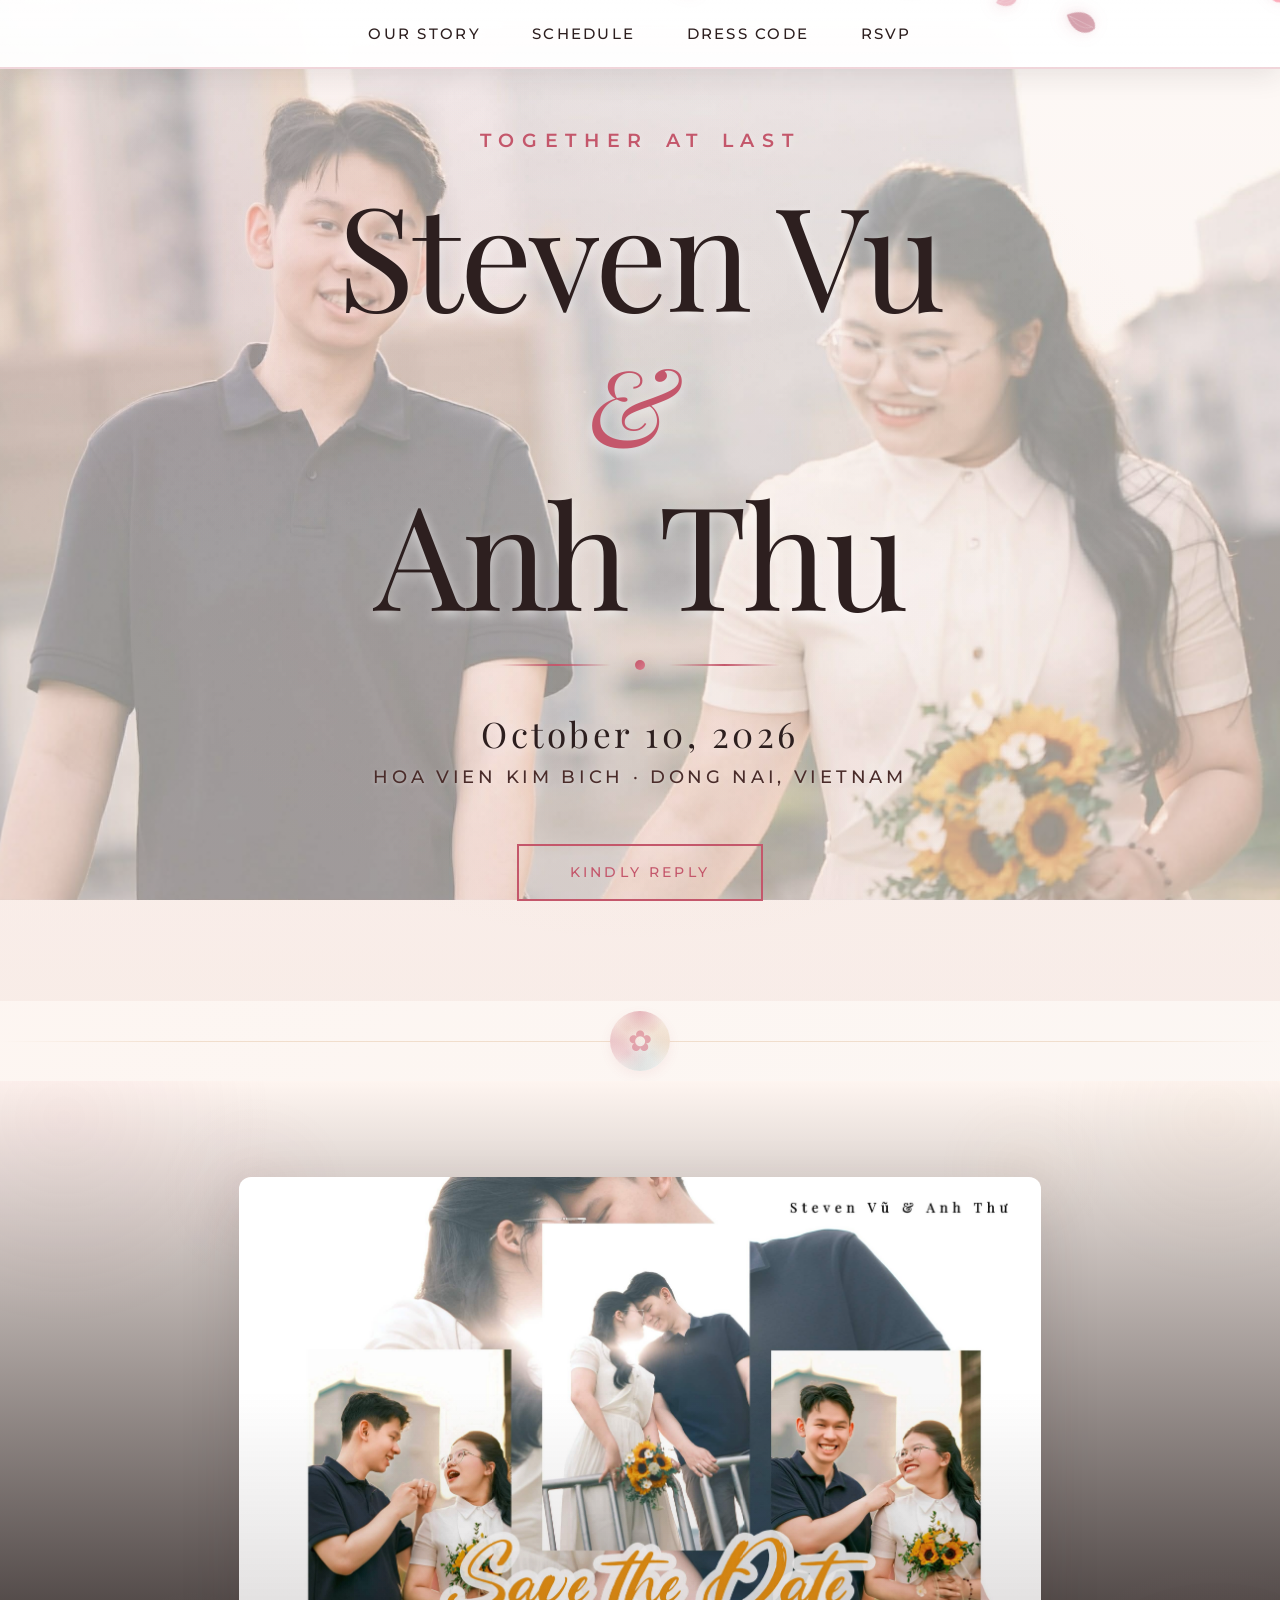
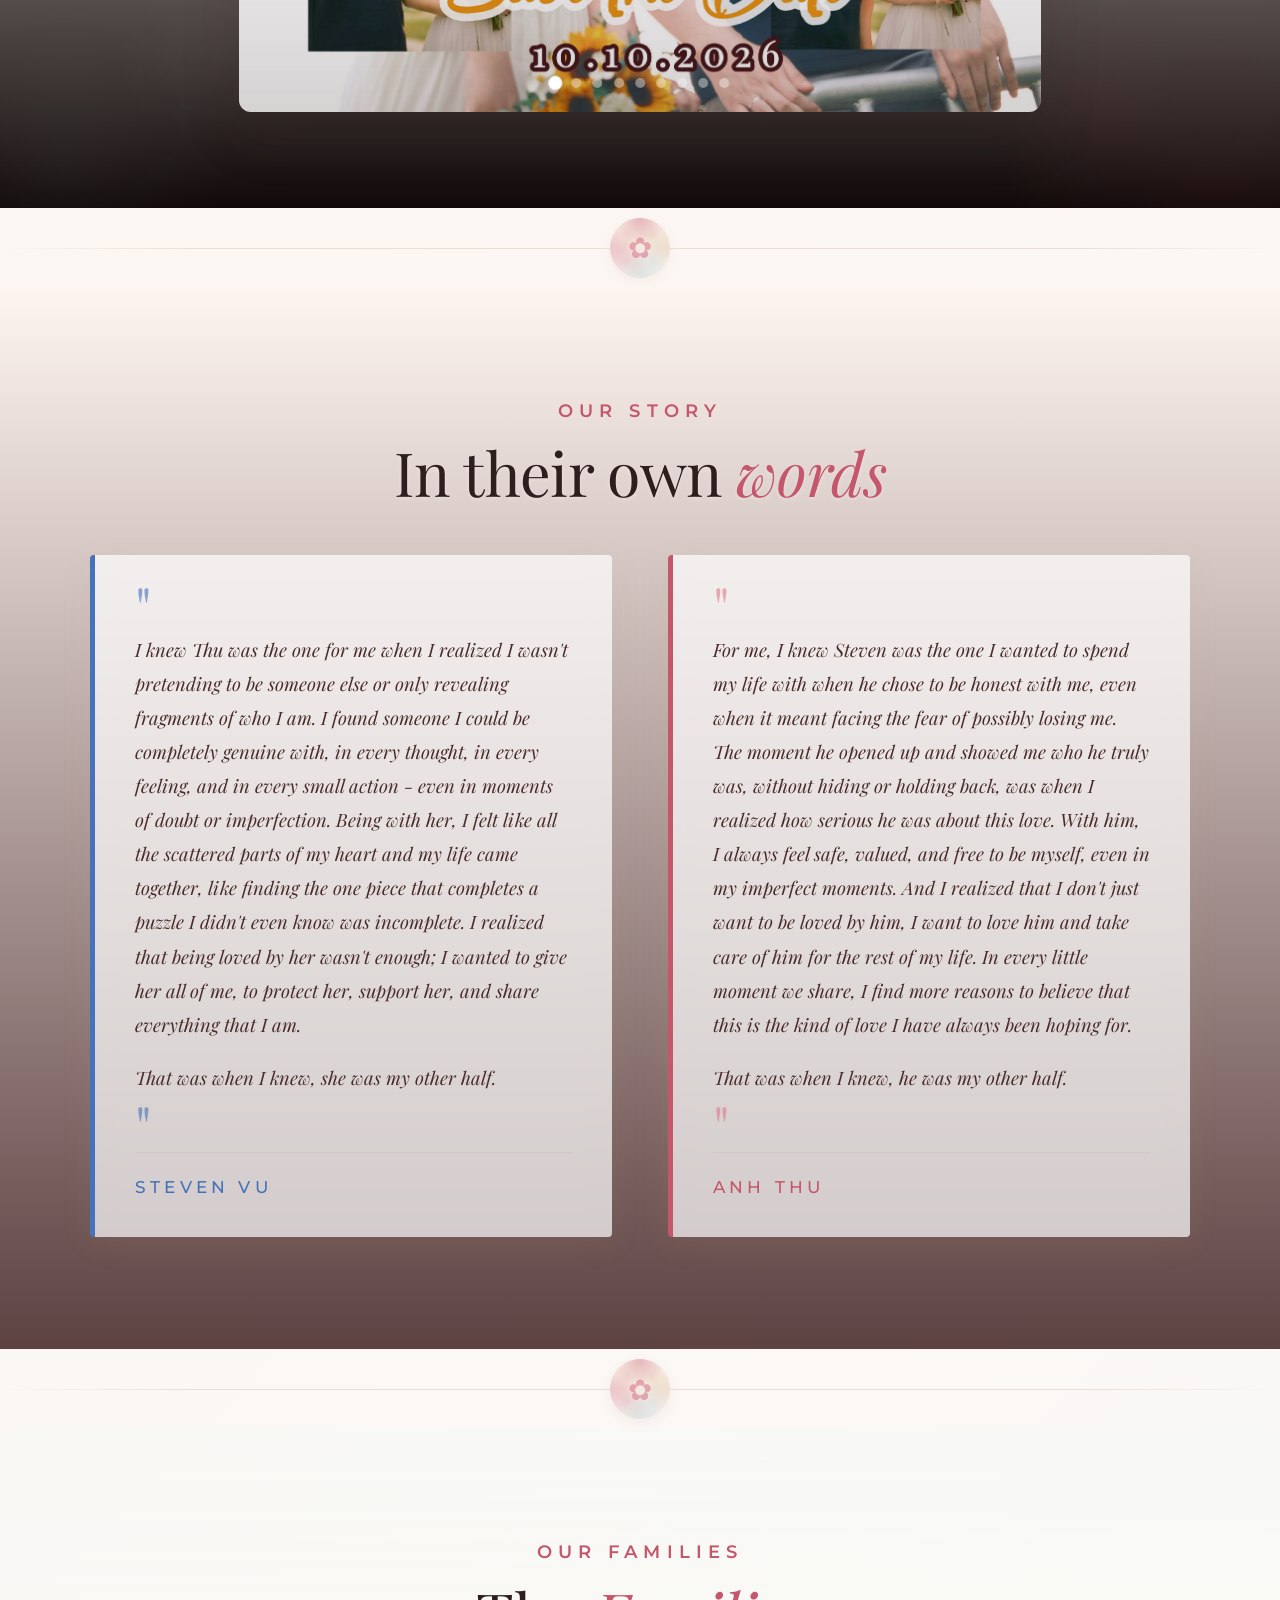
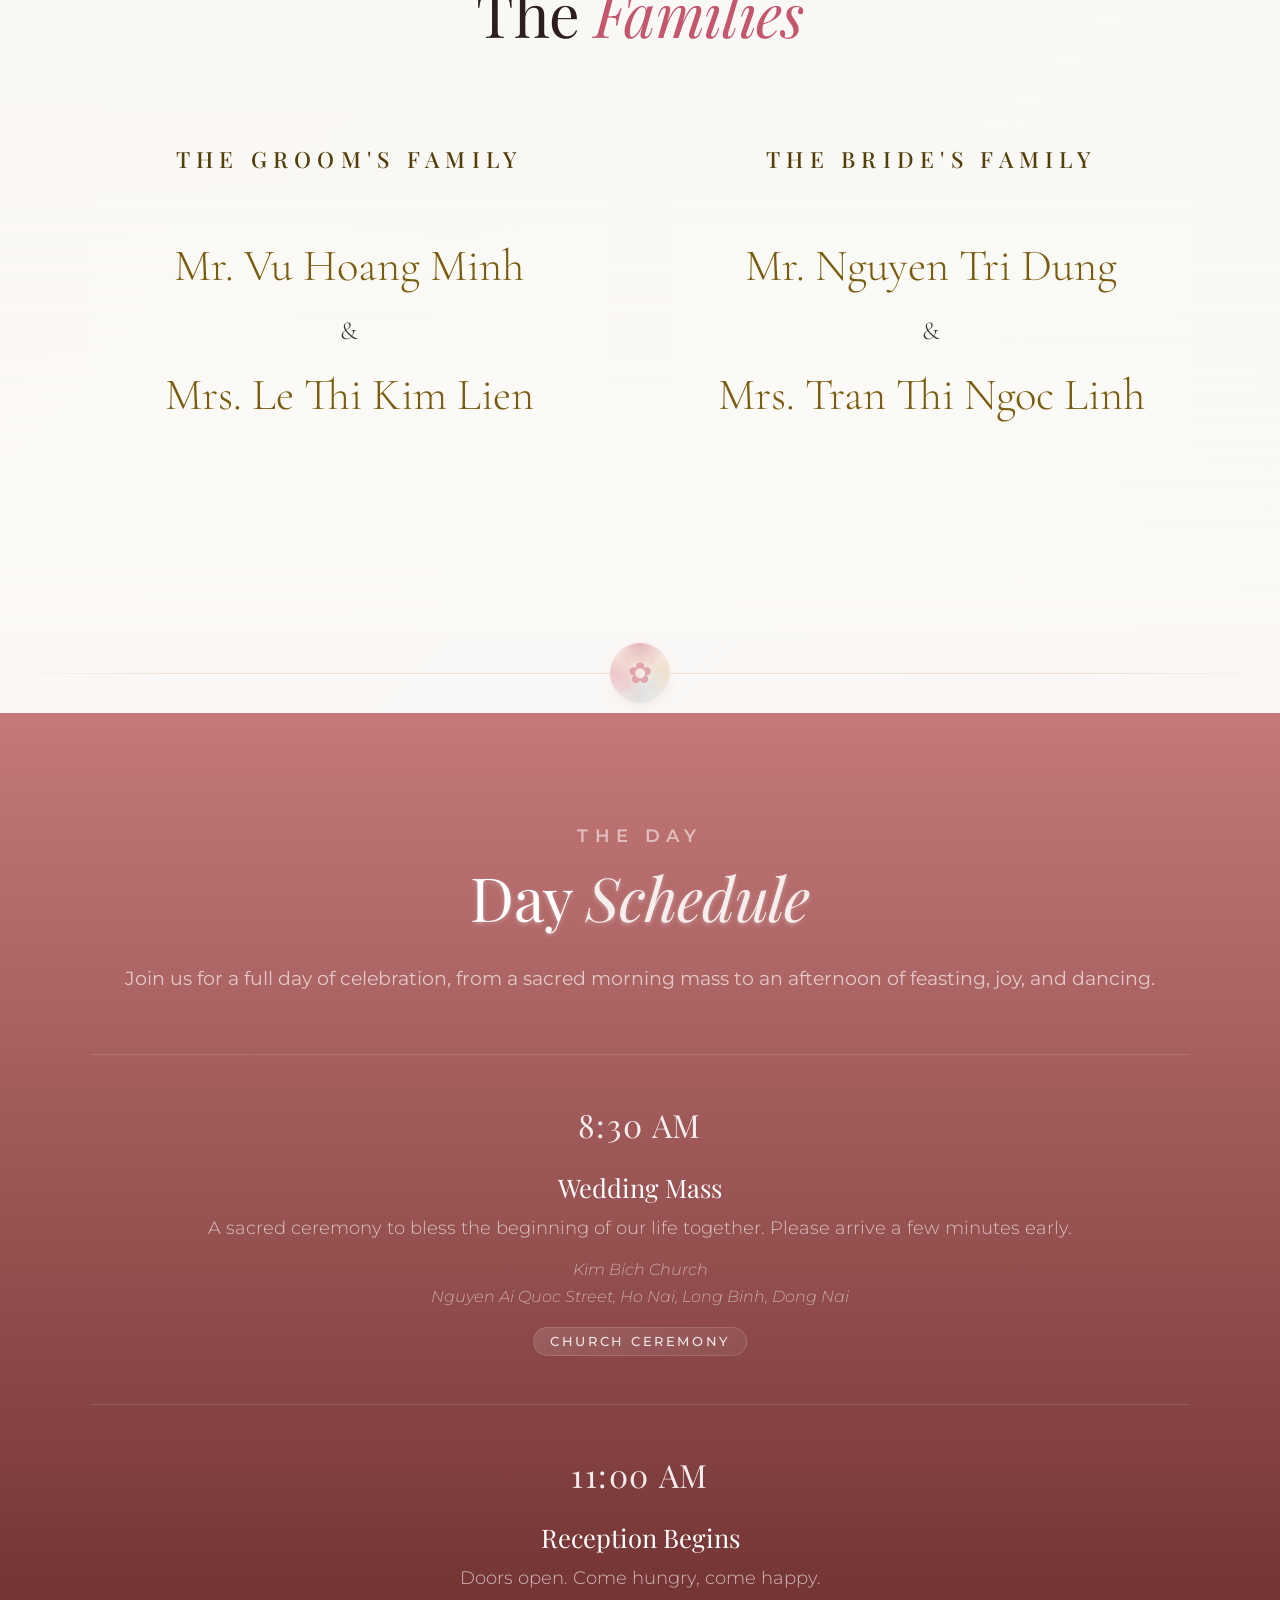
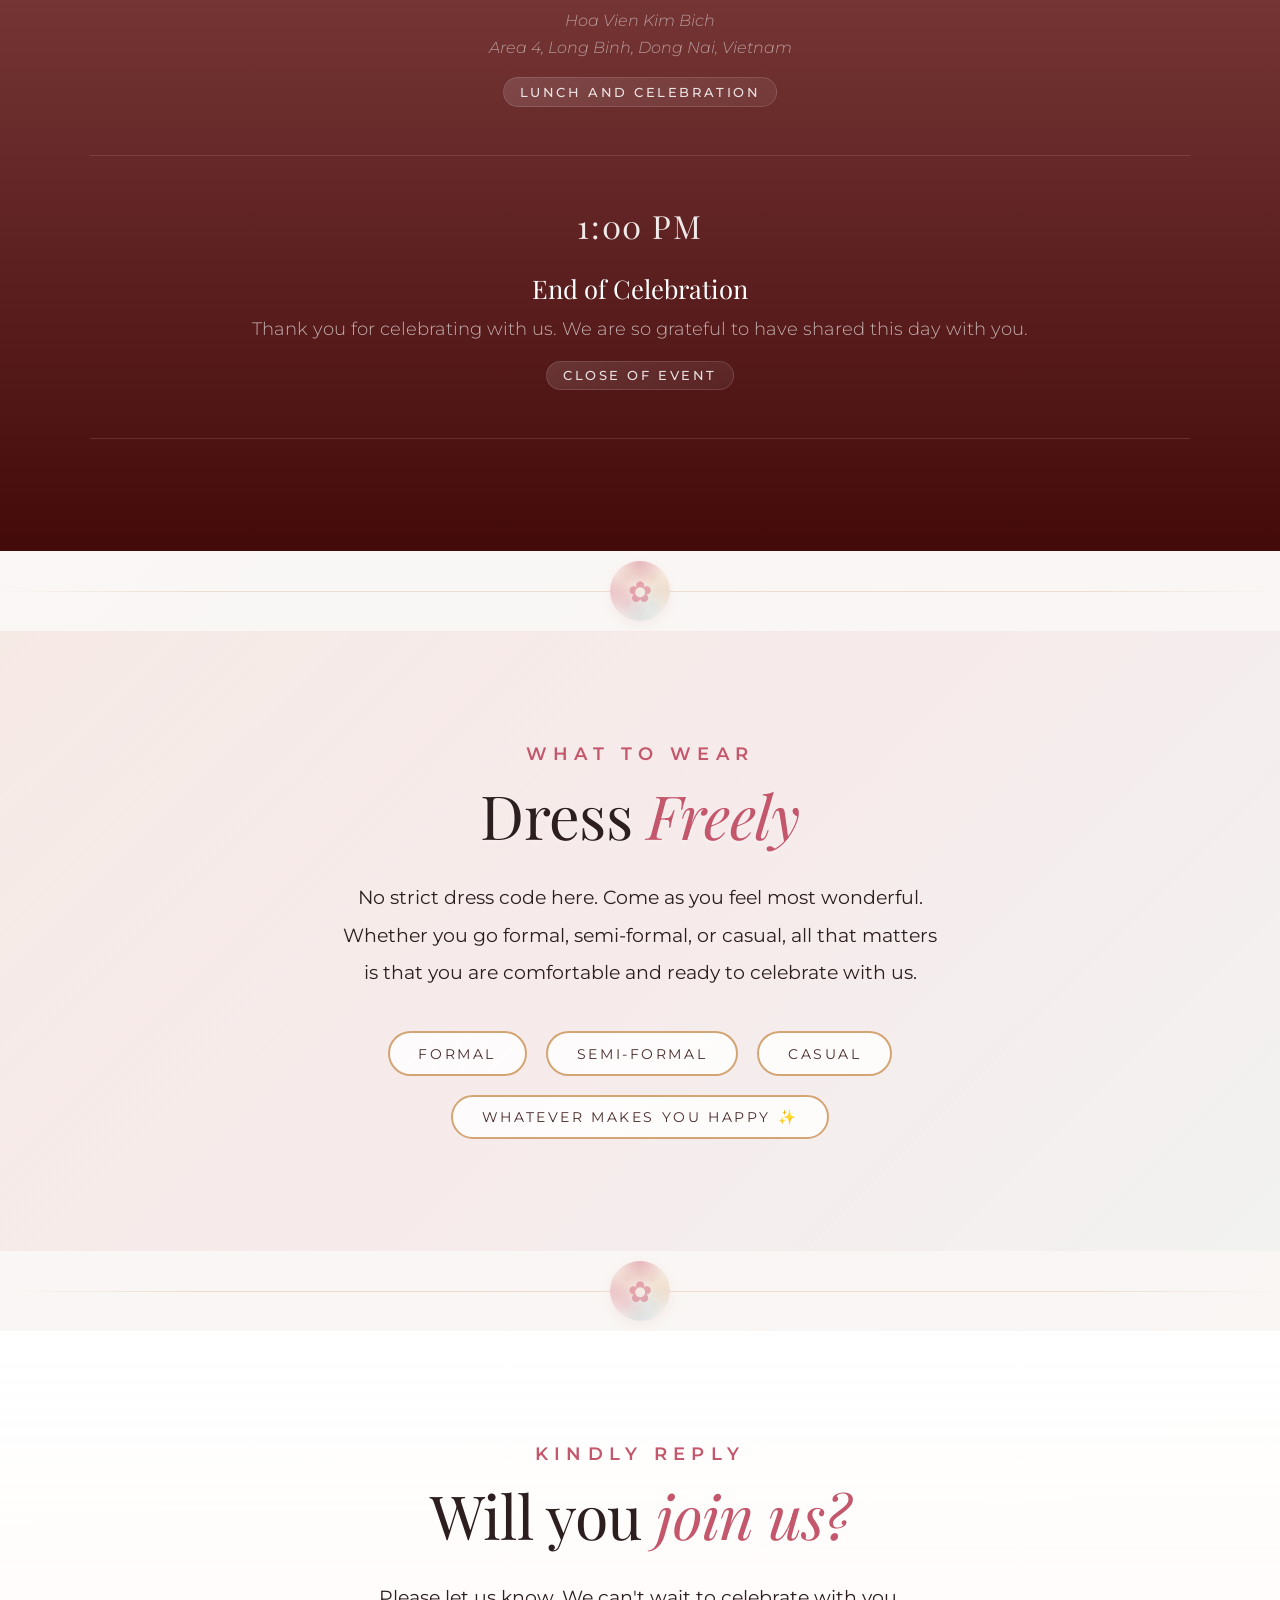
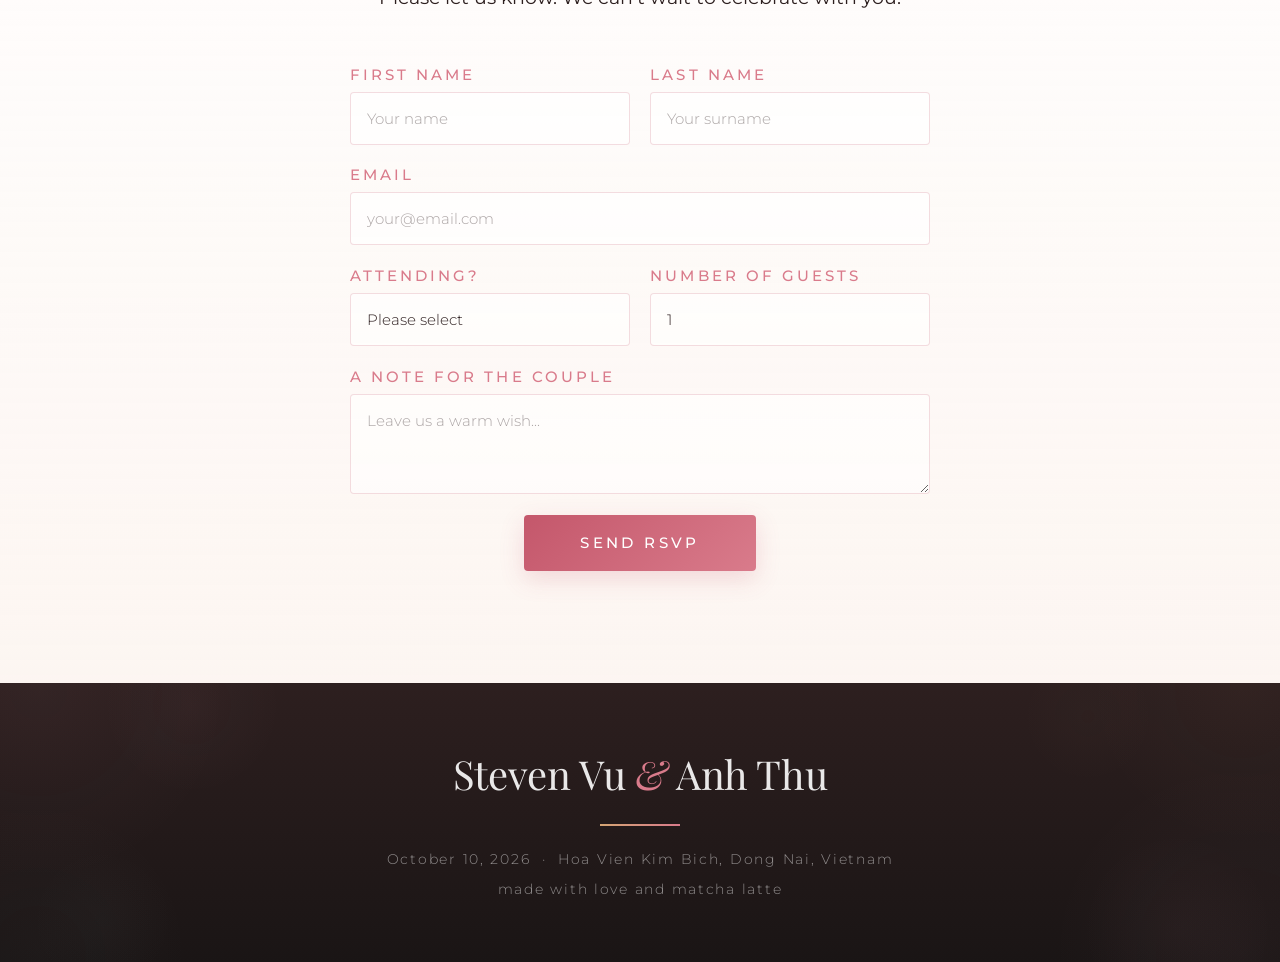
==== index.html @ 81ffd44a "Revamped content with new images, music, styles, elements, and separated CSS from index.html into ne" ====
<!DOCTYPE html>
<html lang="en">
<head>
  <meta charset="UTF-8" />
  <meta name="viewport" content="width=device-width, initial-scale=1.0"/>
  <title>Steven Vu & Anh Thu — October 10, 2026</title>
  <link rel="preconnect" href="https://fonts.googleapis.com">
  <link rel="preconnect" href="https://fonts.gstatic.com" crossorigin>
  <link href="https://fonts.googleapis.com/css2?family=Cormorant+Garamond:wght@300;400;500&family=Playfair+Display:wght@300;400;500&family=Montserrat:wght@200;300;400;500&display=swap" rel="stylesheet">
  <link rel="stylesheet" href="style.css">

</head>

<body>

<!-- SAKURA PETALS FALLING ANIMATION -->
<div class="sakura-container" id="sakuraContainer"></div>

<nav>
  <a href="#story">Our Story</a>
  <a href="#schedule">Schedule</a>
  <a href="#dresscode">Dress Code</a>
  <a href="#rsvp">RSVP</a>
</nav>

<section id="hero">
  <p class="hero-eyebrow">Together at last</p>
  <h1 class="hero-names">
    Steven Vu
    <span class="amp">&amp;</span>
    Anh Thu
  </h1>
  <div class="hero-rule">
    <span></span><div class="dot"></div><span></span>
  </div>
  <p class="hero-date">October 10, 2026</p>
  <p class="hero-venue">Hoa Vien Kim Bich · Dong Nai, Vietnam</p>
  <div class="hero-cta"><a href="#rsvp" class="btn">Kindly Reply</a></div>
</section>

<!-- SECTION DIVIDER -->
<div class="section-divider">
  <div class="divider-line"></div>
  <div class="divider-flower"></div>
</div>

<section id="gallery">
  <div class="carousel" aria-label="Photo carousel">
    <div class="carousel-track" id="carouselTrack">

      <div class="carousel-slide active">
        <img src="images/image0.jpg" alt="Photo 1" data-focus="center">
      </div>
      <div class="carousel-slide">
        <img src="images/image1.jpg" alt="Photo 2" data-focus="center">
      </div>
      <div class="carousel-slide">
        <img src="images/image2.jpg" alt="Photo 3" data-focus="center">
      </div>
      <div class="carousel-slide">
        <img src="images/image3.jpg" alt="Photo 4" data-focus="center">
      </div>
      <div class="carousel-slide">
        <img src="images/image4.jpg" alt="Photo 5" data-focus="center">
      </div>
      <div class="carousel-slide">
        <img src="images/image5.jpg" alt="Photo 6" data-focus="center">
      </div>
      <div class="carousel-slide">
        <img src="images/image6.jpg" alt="Photo 7" data-focus="center">
      </div>
      <div class="carousel-slide">
        <img src="images/image7.jpg" alt="Photo 8" data-focus="center">
      </div>
      <div class="carousel-slide">
        <img src="images/image8.jpg" alt="Photo 9" data-focus="center">
      </div>
    </div>

    <div class="carousel-dots" id="carouselDots"></div>
  </div>
</section>

<!-- SECTION DIVIDER -->
<div class="section-divider">
  <div class="divider-line"></div>
  <div class="divider-flower"></div>
</div>

<section id="story">
  <div class="section-inner">
    <p class="section-label" style="text-align:center">Our Story</p>
    <h2 class="section-title" style="text-align:center">In their own <em>words</em></h2>
    <div class="story-grid">
      <div class="quote-card">
        <span class="quote-mark">"</span>
        <p class="quote-text">I knew Thu was the one for me when I realized I wasn't pretending to be someone else or only revealing fragments of who I am. I found someone I could be completely genuine with, in every thought, in every feeling, and in every small action - even in moments of doubt or imperfection. Being with her, I felt like all the scattered parts of my heart and my life came together, like finding the one piece that completes a puzzle I didn't even know was incomplete. I realized that being loved by her wasn't enough; I wanted to give her all of me, to protect her, support her, and share everything that I am.</p>
        <p class="quote-text">That was when I knew, she was my other half.</p> 
        <span class="quote-mark">"</span>
        <p class="quote-author">Steven Vu</p>
      </div>
      <div class="quote-card pink-top">
        <span class="quote-mark">"</span>
        <p class="quote-text">For me, I knew Steven was the one I wanted to spend my life with when he chose to be honest with me, even when it meant facing the fear of possibly losing me. The moment he opened up and showed me who he truly was, without hiding or holding back, was when I realized how serious he was about this love. With him, I always feel safe, valued, and free to be myself, even in my imperfect moments. And I realized that I don't just want to be loved by him, I want to love him and take care of him for the rest of my life. In every little moment we share, I find more reasons to believe that this is the kind of love I have always been hoping for.</p>
        <p class="quote-text">That was when I knew, he was my other half.</p> 
        <span class="quote-mark">"</span>
        <p class="quote-author">Anh Thu</p>
      </div>
    </div>
  </div>
</section>

<!-- SECTION DIVIDER -->
<div class="section-divider">
  <div class="divider-line"></div>
  <div class="divider-flower"></div>
</div>

<section id="family">
  <div class="section-inner">
    <p class="section-label" style="text-align:center">Our Families</p>
    <h2 class="section-title" style="text-align:center">The <em>Families</em></h2>
    
    <div class="family-container">
      <!-- GROOM'S FAMILY -->
      <div class="family-side">
        <h3>The Groom's Family</h3>
        <div class="family-couple">
          <div class="couple-names">
            Mr. Vu Hoang Minh<br><em>&</em>Mrs. Le Thi Kim Lien
          </div>
        </div>
      </div>
      
      <!-- BRIDE'S FAMILY -->
      <div class="family-side">
        <h3>The Bride's Family</h3>
        <div class="family-couple">
          <div class="couple-names">
            Mr. Nguyen Tri Dung <br><em>&</em>Mrs. Tran Thi Ngoc Linh
          </div>
        </div>
      </div>
    </div>
  </div>
</section>

<!-- SECTION DIVIDER -->
<div class="section-divider">
  <div class="divider-line"></div>
  <div class="divider-flower"></div>
</div>

<section id="schedule">
  <div class="section-inner">
    <p class="section-label">The Day</p>
    <h2 class="section-title">Day <em>Schedule</em></h2>
    <p class="section-body">Join us for a full day of celebration, from a sacred morning mass to an afternoon of feasting, joy, and dancing.</p>
    <div class="schedule-list">
      <div class="schedule-item">
        <div class="sched-time">8:30 AM</div>
        <div class="sched-content">
          <h3>Wedding Mass</h3>
          <p>A sacred ceremony to bless the beginning of our life together. Please arrive a few minutes early.</p>
          <span class="sched-address">Kim Bich Church<br>Nguyen Ai Quoc Street, Ho Nai, Long Binh, Dong Nai</span>
          <span class="sched-tag">Church Ceremony</span>
        </div>
      </div>
      <div class="schedule-item">
        <div class="sched-time">11:00 AM</div>
        <div class="sched-content">
          <h3>Reception Begins</h3>
          <p>Doors open. Come hungry, come happy.</p>
          <span class="sched-address">Hoa Vien Kim Bich<br>Area 4, Long Binh, Dong Nai, Vietnam</span>
          <span class="sched-tag">Lunch and Celebration</span>
        </div>
      </div>
      <div class="schedule-item">
        <div class="sched-time">1:00 PM</div>
        <div class="sched-content">
          <h3>End of Celebration</h3>
          <p>Thank you for celebrating with us. We are so grateful to have shared this day with you.</p>
          <span class="sched-tag">Close of Event</span>
        </div>
      </div>
    </div>
  </div>
</section>

<!-- SECTION DIVIDER -->
<div class="section-divider">
  <div class="divider-line"></div>
  <div class="divider-flower"></div>
</div>

<section id="dresscode">
  <div class="section-inner">
    <p class="section-label">What to Wear</p>
    <h2 class="section-title">Dress <em>Freely</em></h2>
    <p class="section-body">No strict dress code here. Come as you feel most wonderful. Whether you go formal, semi-formal, or casual, all that matters is that you are comfortable and ready to celebrate with us.</p>
    <div class="dress-chips">
      <div class="dress-chip">Formal</div>
      <div class="dress-chip">Semi-formal</div>
      <div class="dress-chip">Casual</div>
      <div class="dress-chip">Whatever makes you happy ✨</div>
    </div>
  </div>
</section>

<!-- SECTION DIVIDER -->
<div class="section-divider">
  <div class="divider-line"></div>
  <div class="divider-flower"></div>
</div>

<section id="rsvp"><div class="section-inner"><p class="section-label">Kindly Reply</p><h2 class="section-title">Will you <em>join us?</em></h2><p class="section-body">Please let us know. We can't wait to celebrate with you.</p>
  <form class="rsvp-form" id="rsvpForm" action="https://api.web3forms.com/submit" method="POST">
    <input type="hidden" name="access_key" value="efd6dee8-a454-4cf7-bd7d-28db5ed79d37">
    <input type="hidden" name="subject" value="New RSVP from Wedding Website">
    <input type="hidden" name="redirect" value="false">
    <input type="hidden" name="from_name" value="Steven & Thu Wedding">
    <div class="form-row"><div class="form-group"><label for="fname">First Name</label><input type="text" id="fname" name="first_name" placeholder="Your name" required></div>
    <div class="form-group"><label for="lname">Last Name</label><input type="text" id="lname" name="last_name" placeholder="Your surname" required></div></div>
    <div class="form-group"><label for="email">Email</label><input type="email" id="email" name="email" placeholder="your@email.com" required></div>
    <div class="form-row"><div class="form-group"><label for="attending">Attending?</label><select id="attending" name="attending" required><option value="" disabled selected>Please select</option><option value="yes">Joyfully accepts</option><option value="no">Regretfully declines</option></select></div>
    <div class="form-group"><label for="guests">Number of Guests</label><select id="guests" name="guests"><option value="1">1</option><option value="2">2</option><option value="3">3</option><option value="4">4</option></select></div></div>
    <div class="form-group"><label for="message">A Note for the Couple</label><textarea id="message" name="message" placeholder="Leave us a warm wish..."></textarea></div>
    <button type="submit" class="btn-submit">Send RSVP</button>
    <div id="formAlert" class="alert-message" style="display:none;"></div>
  </form>
</div></section>

<footer>
  <p class="footer-names">Steven Vu <em>&amp;</em> Anh Thu</p>
  <div class="footer-rule"></div>
  <p>October 10, 2026 &nbsp;·&nbsp; Hoa Vien Kim Bich, Dong Nai, Vietnam</p>
  <p style="margin-top:0.8rem">made with love and matcha latte</p>
</footer>

<!-- MUSIC PLAYER WITH CONTROLS -->
<audio id="bgMusic" preload="auto">
  <source src="" id="musicSource">
  Your browser does not support the audio element.
</audio>

<div id="musicControls" class="music-controls">
  <div class="music-title">Listen to our playlist! 🎵</div>
  <div class="now-playing">
    <span id="currentSongName">No song playing</span>
  </div>
  <div class="control-buttons">
    <button id="shuffleBtn" class="control-btn" title="Shuffle">
      <svg viewBox="0 0 24 24" width="20" height="20" fill="currentColor">
        <path d="M10.59 9.17L5.41 4 4 5.41l5.17 5.17 1.42-1.41zM14.5 4l2.04 2.04L4 18.59 5.41 20 17.96 7.46 20 9.5V4h-5.5zm.33 9.41l-1.41 1.41 3.13 3.13L14.5 20H20v-5.5l-2.04 2.04-3.13-3.13z"/>
      </svg>
    </button>
    <button id="prevBtn" class="control-btn" title="Previous">
      <svg viewBox="0 0 24 24" width="20" height="20" fill="currentColor">
        <path d="M6 6h2v12H6zm3.5 6l8.5 6V6z"/>
      </svg>
    </button>
    <button id="playPauseBtn" class="control-btn play-btn" title="Play/Pause">
      <svg class="icon-play" viewBox="0 0 24 24" width="24" height="24" fill="currentColor">
        <path d="M8 5v14l11-7z"/>
      </svg>
      <svg class="icon-pause" viewBox="0 0 24 24" width="24" height="24" fill="currentColor" style="display: none;">
        <path d="M6 19h4V5H6v14zm8-14v14h4V5h-4z"/>
      </svg>
    </button>
    <button id="nextBtn" class="control-btn" title="Next">
      <svg viewBox="0 0 24 24" width="20" height="20" fill="currentColor">
        <path d="M6 18l8.5-6L6 6v12zM16 6v12h2V6h-2z"/>
      </svg>
    </button>
    <button id="loopBtn" class="control-btn" title="Loop">
      <svg viewBox="0 0 24 24" width="20" height="20" fill="currentColor">
        <path d="M7 7h10v3l4-4-4-4v3H5v6h2V7zm10 10H7v-3l-4 4 4 4v-3h12v-6h-2v4z"/>
      </svg>
    </button>
  </div>
  <div class="music-progress">
    <span class="music-time current" id="currentTime">0:00</span>
    <input type="range" id="progressSlider" min="0" max="100" value="0">
    <span class="music-time" id="duration">0:00</span>
  </div>
  <div class="music-volume">
    <span class="volume-icon" id="volumeIcon" title="Mute/Unmute">
      <svg viewBox="0 0 24 24" fill="currentColor">
        <path d="M3 9v6h4l5 5V4L7 9H3zm13.5 3c0-1.77-1.02-3.29-2.5-4.03v8.05c1.48-.73 2.5-2.25 2.5-4.02zM14 3.23v2.06c2.89.86 5 3.54 5 6.71s-2.11 5.85-5 6.71v2.06c4.01-.91 7-4.49 7-8.77s-2.99-7.86-7-8.77z"/>
      </svg>
    </span>
    <input type="range" id="volumeSlider" min="0" max="100" value="30">
  </div>
</div>

<script>
  // ============================================
  // SAKURA PETALS FALLING ANIMATION
  // ============================================
  class SakuraPetal {
    constructor(container) {
      this.container = container;
      this.el = document.createElement('div');
      this.el.classList.add('sakura-petal');

      const baseSize = Math.min(window.innerWidth, window.innerHeight);
      const size = (Math.random() * 2.5 + 2.5) * (baseSize / 100);
      this.el.style.width = size + 'px';
      this.el.style.height = size + 'px';

      // Start position
      this.x = Math.random() * window.innerWidth;
      this.y = -50;

      // Velocity
      this.vx = Math.random() * 0.5 - 0.25;
      this.vy = Math.random() * 0.5 + 0.5;

      // Rotation
      this.rotation = Math.random() * 360;
      this.spin = Math.random() * 1.5 - 1;

      // Wind offset seed
      this.windOffset = Math.random() * 1000;

      const isHeart = Math.random() < 0.05; // slightly rarer in the air
      
      this.el.appendChild(isHeart ? this.createHeartSVG() : this.createLeafSVG());
      container.appendChild(this.el);
    }

    update(time) {
      // 🌬️ Smooth wind using sine waves
      const wind =
        Math.sin(time * 0.002 + this.windOffset) * 0.5 +
        Math.sin(time * 0.001 + this.windOffset) * 0.6;

      // Apply physics
      this.vx += wind * 0.04;      // wind force
      this.vy += 0.004;             // gravity

      // Drag (prevents runaway speed)
      this.vx *= 0.99;
      this.vy *= 0.995;

      this.x += this.vx;
      this.y += this.vy;

      this.rotation += this.spin;

      // Apply transform
      this.el.style.transform = `
        translate(${this.x}px, ${this.y}px)
        rotate(${this.rotation}deg)
      `;

      // Remove if off screen
      if (this.y > window.innerHeight + 50) {
        this.el.remove();
        return false;
      }

      return true;
    }

    createLeafSVG() {
      const svg = document.createElementNS('http://www.w3.org/2000/svg', 'svg');
      svg.setAttribute('viewBox', '0 0 100 100');

      // Random soft leaf colors
      const colors = [
        '#d97b8b',
        '#c4576b',
        '#b84d63',
        '#a63d55',
        '#e07a8f'
      ];
      const color = colors[Math.floor(Math.random() * colors.length)];

      // 🍃 Main leaf shape (curved teardrop)
      const leaf = document.createElementNS('http://www.w3.org/2000/svg', 'path');
      leaf.setAttribute('d', `
        M50 10
        C80 20, 85 60, 50 90
        C15 60, 20 20, 50 10
        Z
      `);
      leaf.setAttribute('fill', color);
      leaf.setAttribute('opacity', '0.50');

      // 🌿 Center vein
      const vein = document.createElementNS('http://www.w3.org/2000/svg', 'path');
      vein.setAttribute('d', 'M50 15 C52 40, 48 65, 50 85');
      vein.setAttribute('stroke', 'rgba(255,255,255,0.4)');
      vein.setAttribute('stroke-width', '1.5');
      vein.setAttribute('fill', 'none');

      // ✨ subtle highlight
      const highlight = document.createElementNS('http://www.w3.org/2000/svg', 'path');
      highlight.setAttribute('d', `
        M50 20
        C65 30, 65 60, 50 80
      `);
      highlight.setAttribute('stroke', 'rgba(255,255,255,0.25)');
      highlight.setAttribute('stroke-width', '2');
      highlight.setAttribute('fill', 'none');

      svg.appendChild(leaf);
      svg.appendChild(vein);
      svg.appendChild(highlight);

      return svg;
    }

    createHeartSVG() {
      const svg = document.createElementNS('http://www.w3.org/2000/svg', 'svg');
      svg.setAttribute('viewBox', '0 0 100 100');

      const colors = ['#ff6b81', '#ff8fa3', '#ff4d6d', '#ff758f'];
      const color = colors[Math.floor(Math.random() * colors.length)];

      const heart = document.createElementNS('http://www.w3.org/2000/svg', 'path');
      heart.setAttribute('d', `
        M50 85
        C20 60, 5 40, 25 25
        C40 10, 50 25, 50 25
        C50 25, 60 10, 75 25
        C95 40, 80 60, 50 85
        Z
      `);
      heart.setAttribute('fill', color);
      heart.setAttribute('opacity', '0.50');

      svg.appendChild(heart);
      return svg;
    }
  }

  

  // Start petals when DOM is ready
  function startPetals() {
    const container = document.getElementById('sakuraContainer');
    if (!container) {
      setTimeout(startPetals, 100);
      return;
    }
    
    // Keep creating petals
    setInterval(() => {
      petals.push(new SakuraPetal(container));
    }, 720);

    requestAnimationFrame(animate);
  }
  
  if (document.readyState === 'loading') {
    document.addEventListener('DOMContentLoaded', startPetals);
  } else {
    startPetals();
  }

  // ============================================
  // SIDE DECORATIONS
  // ============================================


  function initSideDecorations() {
    // Floral vine SVG pattern
    const createLeafSVG = () => {
      const svg = document.createElementNS('http://www.w3.org/2000/svg', 'svg');
      svg.setAttribute('viewBox', '0 0 100 100');

      // Random soft leaf colors
      const colors = ['#d97b8b', '#e8a8b8', '#f4d0d8', '#c4576b', '#b86a7a'];
      const color = colors[Math.floor(Math.random() * colors.length)];

      // 🍃 Main leaf shape (curved teardrop)
      const leaf = document.createElementNS('http://www.w3.org/2000/svg', 'path');
      leaf.setAttribute('d', `
        M50 10
        C80 20, 85 60, 50 90
        C15 60, 20 20, 50 10
        Z
      `);
      leaf.setAttribute('fill', color);
      leaf.setAttribute('opacity', '0.50');

      // 🌿 Center vein
      const vein = document.createElementNS('http://www.w3.org/2000/svg', 'path');
      vein.setAttribute('d', 'M50 15 C52 40, 48 65, 50 85');
      vein.setAttribute('stroke', 'rgba(255,255,255,0.4)');
      vein.setAttribute('stroke-width', '1.5');
      vein.setAttribute('fill', 'none');

      // ✨ subtle highlight
      const highlight = document.createElementNS('http://www.w3.org/2000/svg', 'path');
      highlight.setAttribute('d', `
        M50 20
        C65 30, 65 60, 50 80
      `);
      highlight.setAttribute('stroke', 'rgba(255,255,255,0.25)');
      highlight.setAttribute('stroke-width', '2');
      highlight.setAttribute('fill', 'none');

      svg.appendChild(leaf);
      svg.appendChild(vein);
      svg.appendChild(highlight);

      return svg;
    }

    const createHeartSVG = () => {
      const svg = document.createElementNS('http://www.w3.org/2000/svg', 'svg');
      svg.setAttribute('viewBox', '0 0 100 100');

      const colors = ['#ff6b81', '#ff8fa3', '#ff4d6d', '#ff758f'];
      const color = colors[Math.floor(Math.random() * colors.length)];

      const heart = document.createElementNS('http://www.w3.org/2000/svg', 'path');
      heart.setAttribute('d', `
        M50 85
        C20 60, 5 40, 25 25
        C40 10, 50 25, 50 25
        C50 25, 60 10, 75 25
        C95 40, 80 60, 50 85
        Z
      `);
      heart.setAttribute('fill', color);
      heart.setAttribute('opacity', '0.50');

      // subtle highlight
      const shine = document.createElementNS('http://www.w3.org/2000/svg', 'path');
      shine.setAttribute('d', `
        M50 30
        C40 35, 35 50, 50 70
      `);
      shine.setAttribute('stroke', 'rgba(255,255,255,0.3)');
      shine.setAttribute('stroke-width', '2');
      shine.setAttribute('fill', 'none');

      svg.appendChild(heart);
      svg.appendChild(shine);

      return svg;
    };

    const createDecoElement = () => {
      const deco = document.createElement('div');
      deco.classList.add('deco-element');

      const isHeart = Math.random() < 0.15;

      deco.appendChild(isHeart ? createHeartSVG() : createLeafSVG());

      return deco;
    };
  }
  
  if (document.readyState === 'loading') {
    document.addEventListener('DOMContentLoaded', initSideDecorations);
  } else {
    initSideDecorations();
  }

  // ============================================
  // CAROUSEL - CONTINUOUS ANIMATION
  // ============================================
  const slides = document.querySelectorAll('.carousel-slide');
  const dotsContainer = document.getElementById('carouselDots');
  let current = 0;
  let timer;

  // Create dot indicators
  if (slides.length > 0 && dotsContainer) {
    slides.forEach((_, i) => {
      const dot = document.createElement('button');
      dot.classList.add('carousel-dot');
      if (i === 0) dot.classList.add('active');
      dot.addEventListener('click', () => {
        goTo(i);
        resetAuto();
      });
      dotsContainer.appendChild(dot);
    });
  }

  const dots = document.querySelectorAll('.carousel-dot');

  function goTo(index) {
    const nextIndex = (index + slides.length) % slides.length;
    slides.forEach(slide => slide.classList.remove('active'));
    dots.forEach(dot => dot.classList.remove('active'));
    slides[nextIndex].classList.add('active');
    dots[nextIndex].classList.add('active');
    current = nextIndex;
  }

  window.addEventListener('load', () => {
    slides.forEach((slide) => {
      const img = slide.querySelector('img');
      function setupImage() {
        if (img && img.naturalHeight > img.naturalWidth) {
          slide.classList.add('portrait');
        }
        const focusPoint = img ? img.dataset.focus : 'center';
        if (img) img.style.objectPosition = focusPoint;
      }
      if (img && img.complete) {
        setupImage();
      } else if (img) {
        img.addEventListener('load', setupImage);
      }
    });
  });

  function startAuto() {
    if (slides.length > 0) {
      timer = setInterval(() => {
        goTo(current + 1);
      }, 8000);
    }
  }

  function resetAuto() {
    clearInterval(timer);
    startAuto();
  }

  startAuto();

  // Touch swipe
  let startX = 0;
  const carousel = document.querySelector('.carousel');
  if (carousel) {
    carousel.addEventListener('touchstart', e => {
      startX = e.touches[0].clientX;
    }, { passive: true });

    carousel.addEventListener('touchend', e => {
      const diff = startX - e.changedTouches[0].clientX;
      if (Math.abs(diff) > 40) {
        goTo(diff > 0 ? current + 1 : current - 1);
        resetAuto();
      }
    });
  }

  const petals = [];

  function animate(time) {
    for (let i = petals.length - 1; i >= 0; i--) {
      const alive = petals[i].update(time);
      if (!alive) petals.splice(i, 1);
    }

    requestAnimationFrame(animate);
  }

  // ============================================
  // MUSIC PLAYER WITH SHUFFLE, LOOP, AND CONTROLS
  // ============================================

  // List of available music files in the music folder
  const musicFiles = [
    'music/leehi - only.mp3',
    'music/mashup lễ Đường x một dời mobuds ft wenne.mp3',
    'music/natty - sugarcoat.mp3',
    'music/rei yasuda - mirror.mp3',
    'music/stephanie poetri - I love you 3000.mp3',
    'music/vaundy - kaijuu no hanauta.mp3',
    'music/westlife - beautiful in white.mp3',
    'music/westlife - nothing\'s gonna change my love for you.mp3',
  ];
  
  // Playlist state
  let playlist = [];
  let currentIndex = 0;
  let isShuffled = false;
  let isLooping = true;
  let isPlaying = false;
  
  // Get references to elements
  let music, musicSource;
  
  // Shuffle the playlist
  function shufflePlaylist() {
    playlist = [...musicFiles];
    // Fisher-Yates shuffle
    for (let i = playlist.length - 1; i > 0; i--) {
      const j = Math.floor(Math.random() * (i + 1));
      [playlist[i], playlist[j]] = [playlist[j], playlist[i]];
    }
    currentIndex = 0;
    isShuffled = true;
  }
  
  // Reset to original order
  function resetPlaylist() {
    playlist = [...musicFiles];
    // Find current song in original playlist
    const currentSong = musicFiles[currentIndex];
    currentIndex = playlist.indexOf(currentSong);
    if (currentIndex === -1) currentIndex = 0;
    isShuffled = false;
  }
  
  // Get current song name from filename
  function getSongName(path) {
    const filename = path.split('/').pop().replace('.mp3', '');
    return filename.replace(/-/g, ' ').replace(/_/g, ' ');
  }
  
  // Load a specific song by index
  function loadSong(index) {
    if (index < 0 || index >= playlist.length) return;
    currentIndex = index;
    const song = playlist[currentIndex];
    musicSource.src = song;
    music.load();
    
    // Update now playing display
    const songNameEl = document.getElementById('currentSongName');
    if (songNameEl) {
      songNameEl.textContent = getSongName(song);
    }
  }
  
  // Play next song
  function playNext() {
    let nextIndex = currentIndex + 1;
    if (nextIndex >= playlist.length) {
      if (isLooping) {
        nextIndex = 0;
      } else {
        // Stop playing if not looping
        isPlaying = false;
        updatePlayPauseButton();
        return;
      }
    }
    loadSong(nextIndex);
    if (isPlaying) {
      music.play().catch(error => console.log('Play error:', error));
    }
  }
  
  // Play previous song
  function playPrevious() {
    let prevIndex = currentIndex - 1;
    if (prevIndex < 0) {
      prevIndex = playlist.length - 1;
    }
    loadSong(prevIndex);
    if (isPlaying) {
      music.play().catch(error => console.log('Play error:', error));
    }
  }
  
  // Update play/pause button visual
  function updatePlayPauseButton() {
    const playPauseBtn = document.getElementById('playPauseBtn');
    
    if (playPauseBtn) {
      const iconPlay = playPauseBtn.querySelector('.icon-play');
      const iconPause = playPauseBtn.querySelector('.icon-pause');
      if (isPlaying) {
        playPauseBtn.classList.add('playing');
        if (iconPlay) iconPlay.style.display = 'none';
        if (iconPause) iconPause.style.display = 'block';
      } else {
        playPauseBtn.classList.remove('playing');
        if (iconPlay) iconPlay.style.display = 'block';
        if (iconPause) iconPause.style.display = 'none';
      }
    }
  }
  
  // Update button states
  function updateButtonStates() {
    const shuffleBtn = document.getElementById('shuffleBtn');
    const loopBtn = document.getElementById('loopBtn');
    
    if (shuffleBtn) {
      shuffleBtn.classList.toggle('active', isShuffled);
    }
    if (loopBtn) {
      loopBtn.classList.toggle('active', isLooping);
    }
  }
  
  document.addEventListener('DOMContentLoaded', function () {
    const hero = document.getElementById('hero');
    const familySides = document.querySelectorAll('.family-side');
    const musicControls = document.getElementById('musicControls');

    if (!hero || !musicControls) return;

    const observer = new IntersectionObserver(
      (entries) => {
        entries.forEach(entry => {
          if (entry.isIntersecting) {
            // HERO is visible → hide music player
            musicControls.classList.remove('visible');
          } else {
            // HERO is gone → show music player
            musicControls.classList.add('visible');
          }
        });
      },
      {
        root: null,
        threshold: 0.3 // adjust sensitivity here
      }
    );
    observer.observe(hero);

    const familyObserver = new IntersectionObserver(
      (entries) => {
        entries.forEach(entry => {
          if (entry.isIntersecting) {
            entry.target.classList.add('visible');
          }
        });
      },
      {
        root: null,
        threshold: 0.2
      }
    );
    familySides.forEach(side => familyObserver.observe(side));
  });

  document.addEventListener('DOMContentLoaded', function() {
    // Get element references
    music = document.getElementById('bgMusic');
    musicSource = document.getElementById('musicSource');
    
    // Initialize playlist
    playlist = [...musicFiles];
    
    if (music) {
      music.volume = 0.3;
      
      // Load first song
      loadSong(0);
      
      // Shuffle button
      const shuffleBtn = document.getElementById('shuffleBtn');
      if (shuffleBtn) {
        shuffleBtn.addEventListener('click', function() {
          if (isShuffled) {
            resetPlaylist();
          } else {
            shufflePlaylist();
          }
          loadSong(currentIndex);
          updateButtonStates();
        });
      }
      
      // Previous button
      const prevBtn = document.getElementById('prevBtn');
      if (prevBtn) {
        prevBtn.addEventListener('click', function() {
          playPrevious();
        });
      }
      
      // Play/Pause button in controls
      const playPauseBtn = document.getElementById('playPauseBtn');
      if (playPauseBtn) {
        playPauseBtn.addEventListener('click', function() {
          if (!isPlaying) {
            music.play().then(() => {
              isPlaying = true;
              updatePlayPauseButton();
            }).catch(error => {
              console.log('Playback error:', error);
            });
          } else {
            music.pause();
            isPlaying = false;
            updatePlayPauseButton();
          }
        });
      }
      
      // Next button
      const nextBtn = document.getElementById('nextBtn');
      if (nextBtn) {
        nextBtn.addEventListener('click', function() {
          playNext();
        });
      }
      
      // Loop button
      const loopBtn = document.getElementById('loopBtn');
      if (loopBtn) {
        loopBtn.addEventListener('click', function() {
          isLooping = !isLooping;
          updateButtonStates();
        });
      }
      
      // Progress slider and duration display
      const progressSlider = document.getElementById('progressSlider');
      const currentTimeEl = document.getElementById('currentTime');
      const durationEl = document.getElementById('duration');
      
      // Format time helper
      function formatTime(seconds) {
        if (isNaN(seconds) || !isFinite(seconds)) return '0:00';
        const mins = Math.floor(seconds / 60);
        const secs = Math.floor(seconds % 60);
        return mins + ':' + (secs < 10 ? '0' : '') + secs;
      }
      
      // Update progress when metadata loads
      if (music) {
        music.addEventListener('loadedmetadata', function() {
          if (durationEl) durationEl.textContent = formatTime(music.duration);
          if (progressSlider) {
            progressSlider.max = Math.floor(music.duration);
            progressSlider.value = 0;
          }
        });
        
        // Update current time and slider as music plays
        music.addEventListener('timeupdate', function() {
          if (progressSlider && !progressSlider.matches(':active')) {
            progressSlider.value = music.currentTime;
            progressSlider.style.setProperty('--progress', (music.currentTime / music.duration * 100) + '%');
          }
          if (currentTimeEl) currentTimeEl.textContent = formatTime(music.currentTime);
        });
        
        // Seek when slider is moved
        if (progressSlider) {
          progressSlider.addEventListener('input', function() {
            music.currentTime = progressSlider.value;
            progressSlider.style.setProperty('--progress', (progressSlider.value / progressSlider.max * 100) + '%');
          });
          
          progressSlider.addEventListener('change', function() {
            music.currentTime = progressSlider.value;
          });
        }
      }
      
      // Volume control
      const volumeSlider = document.getElementById('volumeSlider');
      const volumeIcon = document.getElementById('volumeIcon');
      let previousVolume = 30;
      
      if (volumeSlider) {
        // Set initial volume display
        volumeSlider.style.setProperty('--volumelevel', '30%');
        
        volumeSlider.addEventListener('input', function() {
          const volume = volumeSlider.value / 100;
          music.volume = volume;
          volumeSlider.style.setProperty('--volumelevel', volumeSlider.value + '%');
          updateVolumeIcon(volume);
        });
        
        // Mute/unmute on icon click
        if (volumeIcon) {
          volumeIcon.addEventListener('click', function() {
            if (music.volume > 0) {
              previousVolume = music.volume * 100;
              music.volume = 0;
              volumeSlider.value = 0;
              volumeSlider.style.setProperty('--volumelevel', '0%');
            } else {
              music.volume = previousVolume / 100;
              volumeSlider.value = previousVolume;
              volumeSlider.style.setProperty('--volumelevel', previousVolume + '%');
            }
            updateVolumeIcon(music.volume);
          });
        }
        
        function updateVolumeIcon(vol) {
          if (!volumeIcon) return;
          const svg = volumeIcon.querySelector('svg');
          if (vol === 0) {
            svg.innerHTML = '<path d="M16.5 12c0-1.77-1.02-3.29-2.5-4.03v2.21l2.45 2.45c.03-.2.05-.41.05-.63zm2.5 0c0 .94-.2 1.82-.54 2.64l1.51 1.51C20.63 14.91 21 13.5 21 12c0-4.28-2.99-7.86-7-8.77v2.06c2.89.86 5 3.54 5 6.71zM4.27 3L3 4.27 7.73 9H3v6h4l5 5v-6.73l4.25 4.25c-.67.52-1.42.93-2.25 1.18v2.06c1.38-.31 2.63-.95 3.69-1.81L19.73 21 21 19.73l-9-9L4.27 3zM12 4L9.91 6.09 12 8.18V4z"/>';
          } else if (vol < 0.5) {
            svg.innerHTML = '<path d="M18.5 12c0-1.77-1.02-3.29-2.5-4.03v8.05c1.48-.73 2.5-2.25 2.5-4.02zM5 9v6h4l5 5V4L9 9H5z"/>';
          } else {
            svg.innerHTML = '<path d="M3 9v6h4l5 5V4L7 9H3zm13.5 3c0-1.77-1.02-3.29-2.5-4.03v8.05c1.48-.73 2.5-2.25 2.5-4.02zM14 3.23v2.06c2.89.86 5 3.54 5 6.71s-2.11 5.85-5 6.71v2.06c4.01-.91 7-4.49 7-8.77s-2.99-7.86-7-8.77z"/>';
          }
        }
      }
      
      // When song ends
      music.addEventListener('ended', function() {
        playNext();
      });
      
      // Update button states on load
      updateButtonStates();
    }
  });
</script>

</body>
</html>
---- style.css ----
*,*::before,*::after{box-sizing:border-box;margin:0;padding:0}

/* FLOWER-INSPIRED COLOR PALETTE */
:root{
  /* Soft flower petals - warm peachy pinks */
  --petal-light:#fef5f0;
  --petal-mid:#f5e6e1;
  --petal-warm:#f0d9d4;
  
  /* Deep garden colors - rich jewel tones */
  --garden-dark:#2d1f1f;
  --garden-mid:#4a2c2a;
  --garden-light:#6b4e4d;
  
  /* Flower accent colors */
  --rose-deep:#c4576b;
  --rose-medium:#d97b8b;
  --rose-soft:#e8a8b8;
  --blush:#f4d0d8;
  
  --sage-dark:#7a9999;
  --sage-mid:#9fb5b5;
  --sage-light:#c4dada;
  
  --gold-accent:#d4a574;
  --gold-light:#e8c9a3;
  
  /* Neutral supports */
  --white:#ffffff;
  --text-dark:#2d1f1f;
  
  /* Fonts */
  --serif:'Playfair Display',Georgia,serif;
  --sans:'Montserrat',sans-serif;
}

html{scroll-behavior:smooth}
body{
  background:linear-gradient(135deg, var(--petal-light) 0%, #faf8f6 50%, #f8f5f3 100%);
  color:var(--text-dark);
  font-family:var(--sans);
  font-weight:300;
  overflow-x:hidden;
  min-height:100vh;
}

/* ========== SAKURA PETALS FALLING ANIMATION ========== */
.sakura-container{
  position:fixed;
  top:0;
  left:0;
  width:100%;
  height:100%;
  pointer-events:none;
  overflow:hidden;
  z-index:9999;
}

.sakura-petal{
  position:fixed;
  pointer-events:none;
  opacity:0.85;
  filter:drop-shadow(0 3px 8px rgba(196,87,107,0.3));
  will-change:transform;
  backface-visibility:hidden;
  -webkit-backface-visibility:hidden;
  z-index: 9999;
}

.sakura-petal svg{
  width:100%;
  height:100%;
  filter:drop-shadow(0 1px 3px rgba(196,87,107,0.15));
}

/* ========== SIDE DECORATIONS ========== */
.side-decoration{
  position:fixed;
  width:150px;
  height:100%;
  top:0;
  pointer-events:none;
  z-index:0;
  display:flex;
  flex-direction:column;
  justify-content:space-around;
  align-items:center;
  padding:2rem 0;
}

.side-decoration.left{
  left:0;
  background:linear-gradient(90deg, 
    rgba(212,165,116,0.08) 0%, 
    rgba(212,165,116,0.03) 50%, 
    transparent 100%);
}

.side-decoration.right{
  right:0;
  background:linear-gradient(270deg, 
    rgba(196,87,107,0.08) 0%, 
    rgba(196,87,107,0.03) 50%, 
    transparent 100%);
}

.deco-element{
  opacity:0.4;
  filter:drop-shadow(0 2px 4px rgba(45,31,31,0.05));
}

.deco-element svg{
  width:60px;
  height:60px;
}

/* ========== NAVIGATION ========== */
nav{
  position:fixed;
  top:0;
  left:0;
  right:0;
  z-index:100;
  display:flex;
  justify-content:center;
  gap:3.2rem;
  padding:1.5rem 2rem;
  background:linear-gradient(180deg, rgba(255,255,255,0.98) 0%, rgba(255,255,255,0.95) 100%);
  backdrop-filter:blur(30px);
  border-bottom:2px solid rgba(196,87,107,0.25);
  font-size:0.95rem;
  letter-spacing:0.3em;
  text-transform:uppercase;
  box-shadow:0 4px 30px rgba(45,31,31,0.12);
}
nav a{
  text-decoration:none;
  color:var(--garden-dark);
  transition:all 0.3s ease;
  font-weight:500;
  position:relative;
  letter-spacing:0.15em;
}
nav a::after{
  content:'';
  position:absolute;
  bottom:-6px;
  left:0;
  width:0;
  height:3px;
  background:linear-gradient(90deg, var(--rose-deep), var(--rose-medium));
  transition:width 0.3s ease;
  border-radius:2px;
}
nav a:hover{
  color:var(--rose-deep);
  text-shadow:0 2px 4px rgba(196,87,107,0.2);
}
nav a:hover::after{
  width:100%;
}

/* ========== HERO SECTION ========== */
#hero{
    min-height:100vh;
    display:flex;
    flex-direction:column;
    align-items:center;
    justify-content:center;
    text-align:center;
    padding:8rem 2rem 6rem;
    position:relative;
    overflow:hidden;
    background-image: url("images/hero-bg.jpg");
    background-size: cover;
    background-position: center;
    background-repeat: no-repeat;
    background-attachment: fixed;
    z-index: 0;
}

#hero::before{
  content:'';
  position:absolute;
  inset:0;
  background:linear-gradient(180deg, 
    rgba(254,245,240,0.55) 0%,
    rgba(245,230,225,0.6) 100%);
  pointer-events:none;
  z-index:1;
}

#hero::after{
  content:'';
  position:absolute;
  inset:0;
  background:
    radial-gradient(ellipse 100% 60% at 15% 25%, rgba(196,87,107,0.08) 0%, transparent 50%),
    radial-gradient(ellipse 70% 70% at 50% 50%, rgba(212,165,116,0.05) 0%, transparent 65%);
  pointer-events:none;
  z-index:2;
}

.hero-eyebrow{
  font-size:1.2rem;
  letter-spacing:0.4em;
  text-transform:uppercase;
  color:var(--rose-deep);
  margin-bottom:2rem;
  animation:fadeUp 1s ease both;
  font-weight:600;
  word-spacing:0.2em;
  position:relative;
  z-index:3;
  text-shadow:0 2px 8px rgba(255,255,255,0.5);
}

.hero-names{
  font-family:var(--serif);
  font-size:clamp(3.5rem, 12vw, 9rem);
  font-weight:300;
  line-height:0.95;
  color:var(--garden-dark);
  animation:fadeUp 1s 0.15s ease both;
  letter-spacing:-0.02em;
  position:relative;
  z-index:3;
  text-shadow:0 4px 12px rgba(255,255,255,0.6);
}

.hero-names .amp{
  display:block;
  font-style:italic;
  font-size:0.75em;
  color:var(--rose-deep);
  line-height:1.5;
  letter-spacing:0.15em;
  font-weight:300;
}

.hero-rule{
  display:flex;
  align-items:center;
  gap:1.5rem;
  margin:2.5rem auto;
  width:280px;
  animation:fadeUp 1s 0.3s ease both;
  position:relative;
  z-index:3;
}

.hero-rule span{
  flex:1;
  height:2px;
  background:linear-gradient(to right, transparent, var(--rose-deep), transparent);
}

.hero-rule .dot{
  width:10px;
  height:10px;
  border-radius:50%;
  background:linear-gradient(135deg, var(--rose-deep), var(--rose-medium));
  flex-shrink:0;
  box-shadow:0 6px 16px rgba(196,87,107,0.3);
}

.hero-date{
  font-family:var(--serif);
  font-size:2.2rem;
  font-weight:300;
  letter-spacing:0.1em;
  color:var(--garden-dark);
  animation:fadeUp 1s 0.4s ease both;
  margin-bottom:0.5rem;
  position:relative;
  z-index:3;
  text-shadow:0 2px 8px rgba(255,255,255,0.5);
}

.hero-venue{
  font-size:1.15rem;
  letter-spacing:0.2em;
  text-transform:uppercase;
  color:var(--garden-mid);
  animation:fadeUp 1s 0.5s ease both;
  font-weight:500;
  position:relative;
  z-index:3;
  text-shadow:0 1px 4px rgba(255,255,255,0.4);
}

.hero-cta{
  margin-top:3.5rem;
  animation:fadeUp 1s 0.65s ease both;
  position:relative;
  z-index:3;
}

.btn{
  display:inline-block;
  padding:1.1rem 3.2rem;
  border:2px solid var(--rose-deep);
  color:var(--rose-deep);
  text-decoration:none;
  font-family:var(--sans);
  font-size:0.9rem;
  letter-spacing:0.22em;
  text-transform:uppercase;
  transition:all 0.4s ease;
  background:transparent;
  cursor:pointer;
  font-weight:500;
  position:relative;
  overflow:hidden;
}

.btn::before{
  content:'';
  position:absolute;
  inset:0;
  background:linear-gradient(135deg, var(--rose-deep), var(--rose-medium));
  transform:scaleX(0);
  transform-origin:left;
  transition:transform 0.4s ease;
  z-index:-1;
}

.btn:hover{
  color:white;
  border-color:var(--rose-deep);
  box-shadow:0 8px 24px rgba(196,87,107,0.25);
}

.btn:hover::before{
  transform:scaleX(1);
}

@keyframes fadeUp{
  from{opacity:0;transform:translateY(20px)}
  to{opacity:1;transform:translateY(0)}
}

/* ========== SECTION DIVIDER DECORATION ========== */
.section-divider{
  display:flex;
  align-items:center;
  justify-content:center;
  height:80px;
  background:transparent;
  position:relative;
  z-index:2;
}

.divider-line{
  position:absolute;
  width:100%;
  height:1px;
  background:linear-gradient(90deg, transparent 0%, rgba(212,165,116,0.3) 15%, rgba(212,165,116,0.3) 85%, transparent 100%);
  top:50%;
  left:0;
}

.divider-flower{
  position:relative;
  z-index:10;
  width:60px;
  height:60px;
  background:linear-gradient(135deg, var(--petal-light) 0%, #faf8f6 100%);
  border-radius:50%;
  display:flex;
  align-items:center;
  justify-content:center;
  box-shadow:0 4px 12px rgba(196,87,107,0.08);
}

.divider-flower::before{
  content:'';
  position:absolute;
  width:100%;
  height:100%;
  border-radius:50%;
  background:
    radial-gradient(circle at 50% 0%, rgba(196,87,107,0.4) 0%, transparent 40%),
    radial-gradient(circle at 100% 50%, rgba(212,165,116,0.3) 0%, transparent 40%),
    radial-gradient(circle at 50% 100%, rgba(159,181,181,0.3) 0%, transparent 40%),
    radial-gradient(circle at 0% 50%, rgba(196,87,107,0.3) 0%, transparent 40%),
    radial-gradient(circle at 70% 30%, rgba(212,165,116,0.2) 0%, transparent 35%),
    radial-gradient(circle at 70% 70%, rgba(159,181,181,0.2) 0%, transparent 35%),
    radial-gradient(circle at 30% 70%, rgba(196,87,107,0.2) 0%, transparent 35%),
    radial-gradient(circle at 30% 30%, rgba(212,165,116,0.2) 0%, transparent 35%);
}

.divider-flower::after{
  content:'✿';
  position:relative;
  font-size:1.8rem;
  color:var(--rose-medium);
  opacity:0.6;
  z-index:1;
}

/* ========== SECTIONS ========== */
section{padding:7rem 2rem;position:relative;z-index:2}

.section-inner{max-width:1100px;margin:0 auto}

.section-label{
  font-size:1.1rem;
  letter-spacing:0.35em;
  text-transform:uppercase;
  color:var(--rose-deep);
  margin-bottom:1rem;
  font-weight:600;
}

.section-title{
  font-family:var(--serif);
  font-size:clamp(2.2rem, 5vw, 3.8rem);
  font-weight:300;
  line-height:1.15;
  margin-bottom:1.8rem;
  color:var(--garden-dark);
  letter-spacing:-0.01em;
  text-shadow:0 2px 4px rgba(255,255,255,0.3);
}

.section-title em{
  font-style:italic;
  color:var(--rose-deep);
  font-weight:400;
}

.section-body{
  font-size:1.2rem;
  line-height:1.95;
  color:var(--garden-dark);
  font-weight:400;
}

/* ========== GALLERY/CAROUSEL ========== */
#gallery{
  display:flex;
  background:linear-gradient(180deg, #fef5f0 0%, rgb(17, 9, 9) 100%);
  padding:6rem 2rem;
  justify-content:center;
  align-items:center;
  position:relative;
  z-index:2;
}

/* Floral pattern for gallery */
#gallery::before{
  content:'';
  position:absolute;
  inset:0;
  background-image:
    /* Corner floral accents */
    radial-gradient(circle at 5% 5%, rgba(196,87,107,0.06) 0%, transparent 15%),
    radial-gradient(circle at 95% 5%, rgba(212,165,116,0.05) 0%, transparent 12%),
    radial-gradient(circle at 5% 95%, rgba(159,181,181,0.05) 0%, transparent 12%),
    radial-gradient(circle at 95% 95%, rgba(196,87,107,0.06) 0%, transparent 15%),
    /* Scattered small flowers */
    radial-gradient(circle at 20% 15%, rgba(196,87,107,0.04) 0%, transparent 8%),
    radial-gradient(circle at 80% 12%, rgba(212,165,116,0.04) 0%, transparent 7%),
    radial-gradient(circle at 15% 80%, rgba(159,181,181,0.03) 0%, transparent 6%),
    radial-gradient(circle at 85% 85%, rgba(196,87,107,0.04) 0%, transparent 8%);
  pointer-events:none;
}

.carousel{
  position:relative;
  width:66%;
  min-width:640px;
  aspect-ratio:3/2;
  margin:0 auto;
  align-items:center;
  justify-content:center;
  overflow:hidden;
  border-radius:12px;
  box-shadow:0 20px 60px rgba(45,31,31,0.15);
}

.carousel-track{
  position:static;
  width:100%;
  height:100%;
}

.carousel-slide{
  position:absolute;
  inset:0;
  opacity:0;
  transition:opacity 0.8s ease-in-out;
  z-index:0;
  pointer-events:none;
}

.carousel-track,
.carousel-slide{
  width:100%;
  height:100%;
}

.carousel-slide.active{
  opacity:1;
  z-index:1;
  pointer-events:auto;
}

.carousel-slide img{
  width:100%;
  height:100%;
  object-fit:cover;
  object-position:center;
  will-change:transform;
  backface-visibility:hidden;
  -webkit-backface-visibility:hidden;
  animation:continuousZoom 180s ease-in-out infinite;
}

@keyframes continuousZoom{
  0%{transform:scale(1.00)}
  13%{transform:scale(1.12)}
  25%{transform:scale(1.00)}
  38%{transform:scale(1.12)}
  50%{transform:scale(1.00)}
  63%{transform:scale(1.12)}
  75%{transform:scale(1.00)}
  88%{transform:scale(1.12)}
  100%{transform:scale(1.00)}
}

.carousel-slide::after{
  content:'';
  position:absolute;
  inset:0;
  background:linear-gradient(
    to bottom,
    rgba(45,31,31,0) 40%,
    rgba(45,31,31,0.2) 100%
  );
  z-index:2;
  pointer-events:none;
}

.carousel-slide.portrait img{
  object-fit:cover;
  background:#ffffff;
}

.carousel-dots{
  position:absolute;
  bottom:1.5rem;
  left:50%;
  transform:translateX(-50%);
  display:flex;
  gap:0.7rem;
  z-index:10;
}

.carousel-dot{
  width:10px;
  height:10px;
  border-radius:50%;
  background:rgba(255,255,255,0.4);
  border:none;
  cursor:pointer;
  transition:all 0.3s ease;
  backdrop-filter:blur(4px);
}

.carousel-dot:hover{
  background:rgba(255,255,255,0.7);
  transform:scale(1.15);
}

.carousel-dot.active{
  background:#ffffff;
  transform:scale(1.4);
  box-shadow:0 4px 12px rgba(45,31,31,0.2);
}

/* ========== STORY/QUOTES ========== */
#story{
  background:linear-gradient(180deg, #fef5f0 0%, #5d4242 100%);
}

.story-grid{
  display:grid;
  grid-template-columns:1fr 1fr;
  gap:3.5rem;
  align-items:stretch;
  margin-top:3rem;
}

.quote-card{
  padding:2.5rem;
  border-left:5px solid #4572b8;
  position: relative;
  background:rgba(255,255,255,0.7);
  border-radius:4px;
  backdrop-filter:blur(10px);
  transition:all 0.4s ease;
  box-shadow:0 8px 32px rgba(212,165,116,0.08);
  display:flex;
  flex-direction:column;
}

.quote-card:hover{
  transform:translateY(-4px);
  box-shadow:0 12px 48px rgba(212,165,116,0.15);
}

.quote-card.pink-top{
  border-left-color:var(--rose-deep);
}

.quote-card.pink-top .quote-author {
    font-size:1.05rem;
    letter-spacing:0.25em;
    text-transform:uppercase;
    color: var(--rose-deep);
    font-weight:500;
    margin-top:auto;
    padding-top:1.5rem;
    border-top:1px solid rgba(196,87,107,0.1);
}

.quote-mark{
  font-family:var(--serif);
  font-size:3.5rem;
  color: #4572b8;
  line-height:0.4;
  margin-bottom:1rem;
  display:block;
  opacity:0.6;
}

.quote-card.pink-top .quote-mark{
  color:var(--rose-medium);
}

.quote-text{
  font-family:var(--serif);
  font-size:1.15rem;
  font-style:italic;
  line-height:1.85;
  color:var(--garden-mid);
  margin-bottom:1.2rem;
  font-weight:300;
}

.quote-author {
  font-size:1.05rem;
  letter-spacing:0.25em;
  text-transform:uppercase;
  color:#4572b8;
  font-weight:500;
  margin-top:auto;
  padding-top:1.5rem;
  border-top:1px solid rgba(196,87,107,0.1);
}

/* ========== FAMILY SECTION ========== */
#family{
  background:linear-gradient(180deg, rgba(238, 255, 255, 0.15) 0%, rgba(255, 254, 241, 0.3) 100%);
}

.family-container{
  display:grid;
  grid-template-columns:1fr 1fr;
  gap:4rem;
  margin-top:3rem;
  padding:3rem 0;
}

.family-side {
    text-align:center;
    opacity: 0;
    transform: translateY(4rem);
    transition: all 1.8s ease;
}

.family-side.visible {
    opacity: 1;
    transform: translateY(0);
}

.family-side h3{
  font-family:var(--serif);
  font-size:1.5rem;
  font-weight:300;
  color:var(--rose-deep);
  letter-spacing:0.05em;
}

.family-members{
  display:flex;
  flex-direction:column;
  gap:1.8rem;
}

.family-member{
  padding:1.2rem;
  background:rgba(255,255,255,0.6);
  border-radius:4px;
  backdrop-filter:blur(8px);
  transition:all 0.3s ease;
  border:1px solid rgba(196,87,107,0.1);
}

.family-member:hover{
  transform:translateY(-2px);
  background:rgba(255,255,255,0.9);
  box-shadow:0 8px 24px rgba(196,87,107,0.1);
}

.family-role{
  font-size:0.85rem;
  letter-spacing:0.2em;
  text-transform:uppercase;
  color:var(--sage-dark);
  margin-bottom:0.4rem;
  font-weight:500;
}

.family-names{
  font-family:var(--serif);
  font-size:1.2rem;
  color:var(--garden-dark);
  font-weight:300;
  line-height:1.6;
}

.family-divider{
  text-align:center;
  margin:2rem 0;
}

.family-divider::before{
  content:'';
  display:inline-block;
  width:40px;
  height:2px;
  background:linear-gradient(90deg, var(--rose-deep), var(--gold-accent));
  vertical-align:middle;
  margin:0 1rem;
}

.family-divider::after{
  content:'';
  display:inline-block;
  width:40px;
  height:2px;
  background:linear-gradient(90deg, var(--gold-accent), var(--rose-deep));
  vertical-align:middle;
  margin:0 1rem;
}

.family-couple {
  position:relative;
  padding:2.5rem 2rem;
  margin-top:1rem;
  border-radius:12px;
  background:rgba(255,255,255,0.03);
  border:1px solid rgba(255,255,255,0.12);

  text-align:center;
}

/* subtle elegant hover (very minimal) */
.family-couple:hover{
  border-color:rgba(255,255,255,0.25);
}

/* section title */
.family-couple h4{
  font-family:'Playfair Display', serif;
  font-weight:500;
  letter-spacing:0.28em;
  text-transform:uppercase;
  font-size:1.2rem;
  margin-bottom:1rem;
  color: #533e08;
}

/* names */
.couple-names{  
  font-family:'Cormorant Garamond', serif;
  font-size:2.8rem;
  font-weight:200;
  line-height:1.6;
  color:#7b5b0d;
}

/* decorative ampersand */
.couple-names em{
  font-style:normal;
  display:block;
  margin:0.5rem 0;
  font-size:1.6rem;
  color:rgba(0, 0, 0, 0.8);
}

.family-side{
  transition:transform 0.3s ease;
}

/* optional parent label */
.family-side h3{
    font-family: 'Playfair Display', serif;
    font-weight: 500;
    letter-spacing: 0.28em;
    text-transform: uppercase;
    font-size: 1.4rem;
    color: #533e08;
}

.family-side:hover{
  transform:translateY(-4px);
}

/* ========== SCHEDULE ========== */
#schedule{
  background:linear-gradient(180deg, #c57979 0%, #430a0a 100%);
  color:rgba(255,255,255,0.75);
  position:relative;
  overflow:hidden;
  z-index:2;
}

/* ONLY affects schedule text inside this section */
#schedule .section-label{
  color:rgba(255,255,255,0.55);
}

#schedule .section-title{
  color:#ffffff;
}

#schedule .section-title em{
  color:rgba(255,255,255,0.85);
}

#schedule .section-body{
  color:rgba(255,255,255,0.65);
}

/* list */
#schedule .schedule-list{
  margin-top:3.5rem;
  display:flex;
  flex-direction:column;
}

/* item */
#schedule .schedule-item{
  display:flex;
  flex-direction:column;
  gap:1.5rem;
  padding:3rem 0;
  border-bottom:1px solid rgba(255,255,255,0.12);
  align-items:center;
  text-align:center;
  transition:all 0.3s ease;
}

/* first item border */
#schedule .schedule-item:first-child{
  border-top:1px solid rgba(255,255,255,0.12);
}

/* hover */
#schedule .schedule-item:hover{
  padding:3rem 2rem;
  background:rgba(255,255,255,0.05);
  border-radius:10px;
  margin:0 -2rem;
}

/* time */
#schedule .sched-time{
  font-family:var(--serif);
  font-size:2rem;
  font-weight:300;
  color:rgba(255,255,255,0.9);
  letter-spacing:0.05em;
}

/* title */
#schedule .sched-content h3{
  font-family:var(--serif);
  font-size:1.6rem;
  font-weight:300;
  margin-bottom:0.5rem;
  color:#ffffff;
}

/* paragraph */
#schedule .sched-content p{
  font-size:1.1rem;
  line-height:1.8;
  color:rgba(255,255,255,0.65);
}

/* address */
#schedule .sched-address{
  display:block;
  margin-top:0.8rem;
  font-size:1rem;
  color:rgba(255,255,255,0.5);
  font-style:italic;
  line-height:1.7;
  font-weight:300;
}

/* tag */
#schedule .sched-tag{
  display:inline-block;
  margin-top:1rem;
  font-size:0.8rem;
  letter-spacing:0.2em;
  text-transform:uppercase;
  background:linear-gradient(135deg, rgba(255,255,255,0.12), rgba(255,255,255,0.06));
  color:rgba(255,255,255,0.85);
  padding:0.4rem 1rem;
  border-radius:20px;
  font-weight:500;
  border:1px solid rgba(255,255,255,0.12);
}

.sched-address{
  display:block;
  margin-top:0.8rem;
  font-size:1rem;
  color:var(--sage-mid);
  font-style:italic;
  line-height:1.7;
  font-weight:300;
}

#schedule .section-inner{
  text-align:center;
}

/* ========== DRESS CODE ========== */
#dresscode{
  background:linear-gradient(135deg,
    rgba(245,230,225,0.8) 0%,
    rgba(232,168,184,0.15) 50%,
    rgba(196,217,217,0.12) 100%);
  text-align:center;
}

#dresscode .section-inner{
  max-width:600px;
}

.dress-chips{
  display:flex;
  gap:1.2rem;
  justify-content:center;
  flex-wrap:wrap;
  margin-top:2.5rem;
}

.dress-chip{
  padding:0.7rem 1.8rem;
  border:2px solid var(--gold-accent);
  font-size:0.9rem;
  letter-spacing:0.18em;
  text-transform:uppercase;
  color:var(--garden-mid);
  background:rgba(255,255,255,0.8);
  border-radius:30px;
  transition:all 0.3s ease;
  cursor:pointer;
  font-weight:400;
}

.dress-chip:hover{
  background:linear-gradient(135deg, var(--rose-medium), var(--gold-light));
  color:white;
  border-color:var(--rose-deep);
  transform:translateY(-2px);
}

/* ========== RSVP ========== */
#rsvp{
  background:linear-gradient(180deg,
    rgba(255,255,255,0.95) 0%,
    rgba(254,245,240,0.7) 100%);
  text-align:center;
}

#rsvp .section-inner{
  max-width:580px;
}

#rsvp .section-body{
  margin:0 auto 3rem;
}

.rsvp-form{
  display:flex;
  flex-direction:column;
  gap:1.3rem;
  text-align:left;
}

.form-row{
  display:grid;
  grid-template-columns:1fr 1fr;
  gap:1.3rem;
}

.form-group{
  display:flex;
  flex-direction:column;
  gap:0.5rem;
}

.form-group label{
  font-size:0.95rem;
  letter-spacing:0.2em;
  text-transform:uppercase;
  color:var(--rose-medium);
  font-weight:500;
}

.form-group input,
.form-group select,
.form-group textarea{
  background:rgba(255,255,255,0.6);
  border:1px solid rgba(196,87,107,0.2);
  padding:1rem;
  font-family:var(--sans);
  font-size:0.95rem;
  color:var(--text-dark);
  outline:none;
  transition:all 0.3s ease;
  width:100%;
  -webkit-appearance:none;
  appearance:none;
  border-radius:4px;
  font-weight:300;
}

.form-group input::placeholder,
.form-group textarea::placeholder{
  color:rgba(45,31,31,0.4);
}

.form-group input:focus,
.form-group select:focus,
.form-group textarea:focus{
  border-color:var(--rose-deep);
  background:rgba(255,255,255,0.95);
  box-shadow:0 4px 16px rgba(196,87,107,0.12);
}

.form-group textarea{
  resize:vertical;
  min-height:100px;
}

.btn-submit{
  background:linear-gradient(135deg, var(--rose-deep), var(--rose-medium));
  color:white;
  border:none;
  padding:1.15rem 3.5rem;
  font-family:var(--sans);
  font-size:0.95rem;
  letter-spacing:0.22em;
  text-transform:uppercase;
  cursor:pointer;
  transition:all 0.4s ease;
  align-self:center;
  border-radius:4px;
  font-weight:500;
  box-shadow:0 8px 24px rgba(196,87,107,0.2);
}

.btn-submit:hover{
  transform:translateY(-2px);
  box-shadow:0 12px 32px rgba(196,87,107,0.3);
}

.btn-submit:active{
  transform:translateY(0);
}

/* ========== FOOTER ========== */
footer{
  background:linear-gradient(180deg, var(--garden-dark) 0%, #1a1515 100%);
  color:rgba(255,255,255,0.5);
  text-align:center;
  padding:4rem 2rem;
  font-size:0.9rem;
  letter-spacing:0.12em;
  position:relative;
  overflow:hidden;
  z-index:2;
}

/* Floral pattern for footer */
footer::before{
  content:'';
  position:absolute;
  inset:0;
  background-image:
    /* Subtle corner flourishes - lighter for dark background */
    radial-gradient(circle at 3% 3%, rgba(232,168,184,0.04) 0%, transparent 15%),
    radial-gradient(circle at 97% 3%, rgba(212,165,116,0.03) 0%, transparent 12%),
    radial-gradient(circle at 3% 97%, rgba(159,181,181,0.03) 0%, transparent 12%),
    radial-gradient(circle at 97% 97%, rgba(232,168,184,0.04) 0%, transparent 15%),
    /* Scattered small accents */
    radial-gradient(circle at 15% 8%, rgba(232,168,184,0.03) 0%, transparent 8%),
    radial-gradient(circle at 85% 12%, rgba(212,165,116,0.02) 0%, transparent 6%),
    radial-gradient(circle at 8% 85%, rgba(159,181,181,0.02) 0%, transparent 6%),
    radial-gradient(circle at 92% 88%, rgba(232,168,184,0.03) 0%, transparent 8%);
  pointer-events:none;
}

.footer-names{
  font-family:var(--serif);
  font-size:2.5rem;
  font-weight:300;
  color:rgba(255,255,255,0.9);
  margin-bottom:0.8rem;
  letter-spacing:-0.01em;
  position:relative;
  z-index:3;
}

.footer-names em{
  font-style:italic;
  color:var(--rose-medium);
}

.footer-rule{
  width:80px;
  height:2px;
  background:linear-gradient(90deg, var(--gold-accent), var(--rose-medium));
  margin:1.5rem auto;
}

/* ========== RESPONSIVE ========== */
@media(max-width:768px){
  nav{gap:1.8rem;font-size:0.85rem;padding:1rem 1.5rem}
  .story-grid{grid-template-columns:1fr}
  .form-row{grid-template-columns:1fr}
  .carousel{width:90%;min-width:300px;height:280px}
  section{padding:5rem 1.5rem}
  .hero-names{font-size:clamp(2.5rem, 10vw, 5rem)}
  .family-container{grid-template-columns:1fr;gap:2rem}
  .quote-card:first-child{margin-top:0}
}

@media(max-width:480px){
  nav{flex-direction:column;gap:1rem;padding:0.8rem}
  .hero-eyebrow{font-size:0.9rem}
  .hero-date{font-size:1.4rem}
  .hero-venue{font-size:0.9rem}
  .btn{padding:0.9rem 2rem;font-size:0.8rem}
  .carousel{width:95%;height:240px}
  .dress-chips{gap:0.8rem}
  .quote-card{padding:1.5rem}
}

/* ========== MUSIC CONTROLS PANEL ========== */
.music-controls{
    position:fixed;
    bottom:1rem;
    right:1ch;
    left:auto;
    transform: translateY(120%);
    opacity: 0;
    transition: all 0.4s ease;
    pointer-events: none;

    background:rgba(255,255,255,0.95);
    backdrop-filter:blur(20px);
    border-radius:20px;
    padding:1rem 1.5rem;
    box-shadow:
        0 8px 32px rgba(45,31,31,0.15),
        0 2px 8px rgba(196,87,107,0.1);

    z-index:99;
    display:flex;
    flex-direction:column;
    gap:0.5rem;
    min-width:280px;
}

.music-controls.visible {
  transform: translateY(0);
  opacity: 0.9;
  pointer-events: auto;
}

@media(max-width:480px){
  .music-controls{
    bottom:1rem;
    right:1rem;
    left:1rem;
    min-width:auto;
    width:auto;
    padding:0.8rem 1rem;
  }
  .music-title{
    font-size:0.8rem;
  }
  .now-playing{
    font-size:0.7rem;
  }
}

@keyframes slideUp {
  from{opacity:0;transform:translateY(20px)}
  to{opacity:1;transform:translateY(0)}
}

.music-title{
  font-size:0.9rem;
  color:var(--garden-dark);
  text-align:center;
  font-weight:600;
  letter-spacing:0.05em;
  margin-bottom:0.3rem;
}

.now-playing{
  font-size:0.75rem;
  color:var(--garden-mid);
  text-align:center;
  padding-bottom:0.5rem;
  border-bottom:1px solid rgba(196,87,107,0.15);
  font-weight:500;
  letter-spacing:0.05em;
}

.control-buttons{
  display:flex;
  align-items:center;
  justify-content:center;
  gap:0.3rem;
}

/* Music Progress Slider */
.music-progress{
  display:flex;
  align-items:center;
  gap:0.5rem;
  margin-top:0.3rem;
}

.music-progress input[type="range"]{
  -webkit-appearance:none;
  appearance:none;
  width:100%;
  height:4px;
  background:linear-gradient(to right, var(--rose-deep) 0%, var(--rose-deep) var(--progress, 0%), rgba(196,87,107,0.2) var(--progress, 0%), rgba(196,87,107,0.2) 100%);
  border-radius:2px;
  outline:none;
  cursor:pointer;
}

.music-progress input[type="range"]::-webkit-slider-thumb{
  -webkit-appearance:none;
  appearance:none;
  width:12px;
  height:12px;
  background:linear-gradient(135deg, var(--rose-deep), var(--rose-medium));
  border-radius:50%;
  cursor:pointer;
  box-shadow:0 2px 6px rgba(196,87,107,0.3);
  transition:transform 0.2s ease;
}

.music-progress input[type="range"]::-webkit-slider-thumb:hover{
  transform:scale(1.2);
}

.music-progress input[type="range"]::-moz-range-thumb{
  width:12px;
  height:12px;
  background:linear-gradient(135deg, var(--rose-deep), var(--rose-medium));
  border-radius:50%;
  cursor:pointer;
  border:none;
  box-shadow:0 2px 6px rgba(196,87,107,0.3);
}

.music-time{
  font-size:0.7rem;
  color:var(--garden-mid);
  min-width:38px;
  text-align:center;
  font-weight:500;
  letter-spacing:0.02em;
}

.music-time.current{
  color:var(--rose-deep);
}

/* Volume Control */
.music-volume{
  display:flex;
  align-items:center;
  gap:0.5rem;
  margin-top:0.3rem;
  padding-top:0.3rem;
  border-top:1px solid rgba(196,87,107,0.15);
}

.volume-icon{
  color:var(--garden-mid);
  display:flex;
  align-items:center;
  cursor:pointer;
  transition:color 0.2s ease;
}

.volume-icon:hover{
  color:var(--rose-deep);
}

.volume-icon svg{
  width:18px;
  height:18px;
}

.music-volume input[type="range"]{
  -webkit-appearance:none;
  appearance:none;
  width:100%;
  height:4px;
  background:linear-gradient(to right, var(--sage-mid) 0%, var(--sage-mid) var(--volumelevel, 30%), rgba(159,181,181,0.3) var(--volumelevel, 30%), rgba(159,181,181,0.3) 100%);
  border-radius:2px;
  outline:none;
  cursor:pointer;
}

.music-volume input[type="range"]::-webkit-slider-thumb{
  -webkit-appearance:none;
  appearance:none;
  width:10px;
  height:10px;
  background:linear-gradient(135deg, var(--sage-dark), var(--sage-mid));
  border-radius:50%;
  cursor:pointer;
  box-shadow:0 2px 4px rgba(122,153,153,0.3);
  transition:transform 0.2s ease;
}

.music-volume input[type="range"]::-webkit-slider-thumb:hover{
  transform:scale(1.2);
}

.music-volume input[type="range"]::-moz-range-thumb{
  width:10px;
  height:10px;
  background:linear-gradient(135deg, var(--sage-dark), var(--sage-mid));
  border-radius:50%;
  cursor:pointer;
  border:none;
  box-shadow:0 2px 4px rgba(122,153,153,0.3);
}

.control-btn{
  background:none;
  border:none;
  cursor:pointer;
  padding:0.5rem;
  border-radius:50%;
  color:var(--garden-mid);
  transition:all 0.2s ease;
  display:flex;
  align-items:center;
  justify-content:center;
}

.control-btn:hover{
  background:rgba(196,87,107,0.1);
  color:var(--rose-deep);
}

.control-btn.active{
  color:var(--rose-deep);
}

.play-btn{
  background:linear-gradient(135deg, var(--rose-deep), var(--rose-medium));
  color:white;
  width:40px;
  height:40px;
}

.play-btn:hover{
  background:linear-gradient(135deg, var(--rose-medium), var(--rose-deep));
  color:white;
  transform:scale(1.05);
}

.play-btn .icon-pause{
  display:none;
}

.play-btn.playing .icon-play{
  display:none;
}

.play-btn.playing .icon-pause{
  display:block;
}
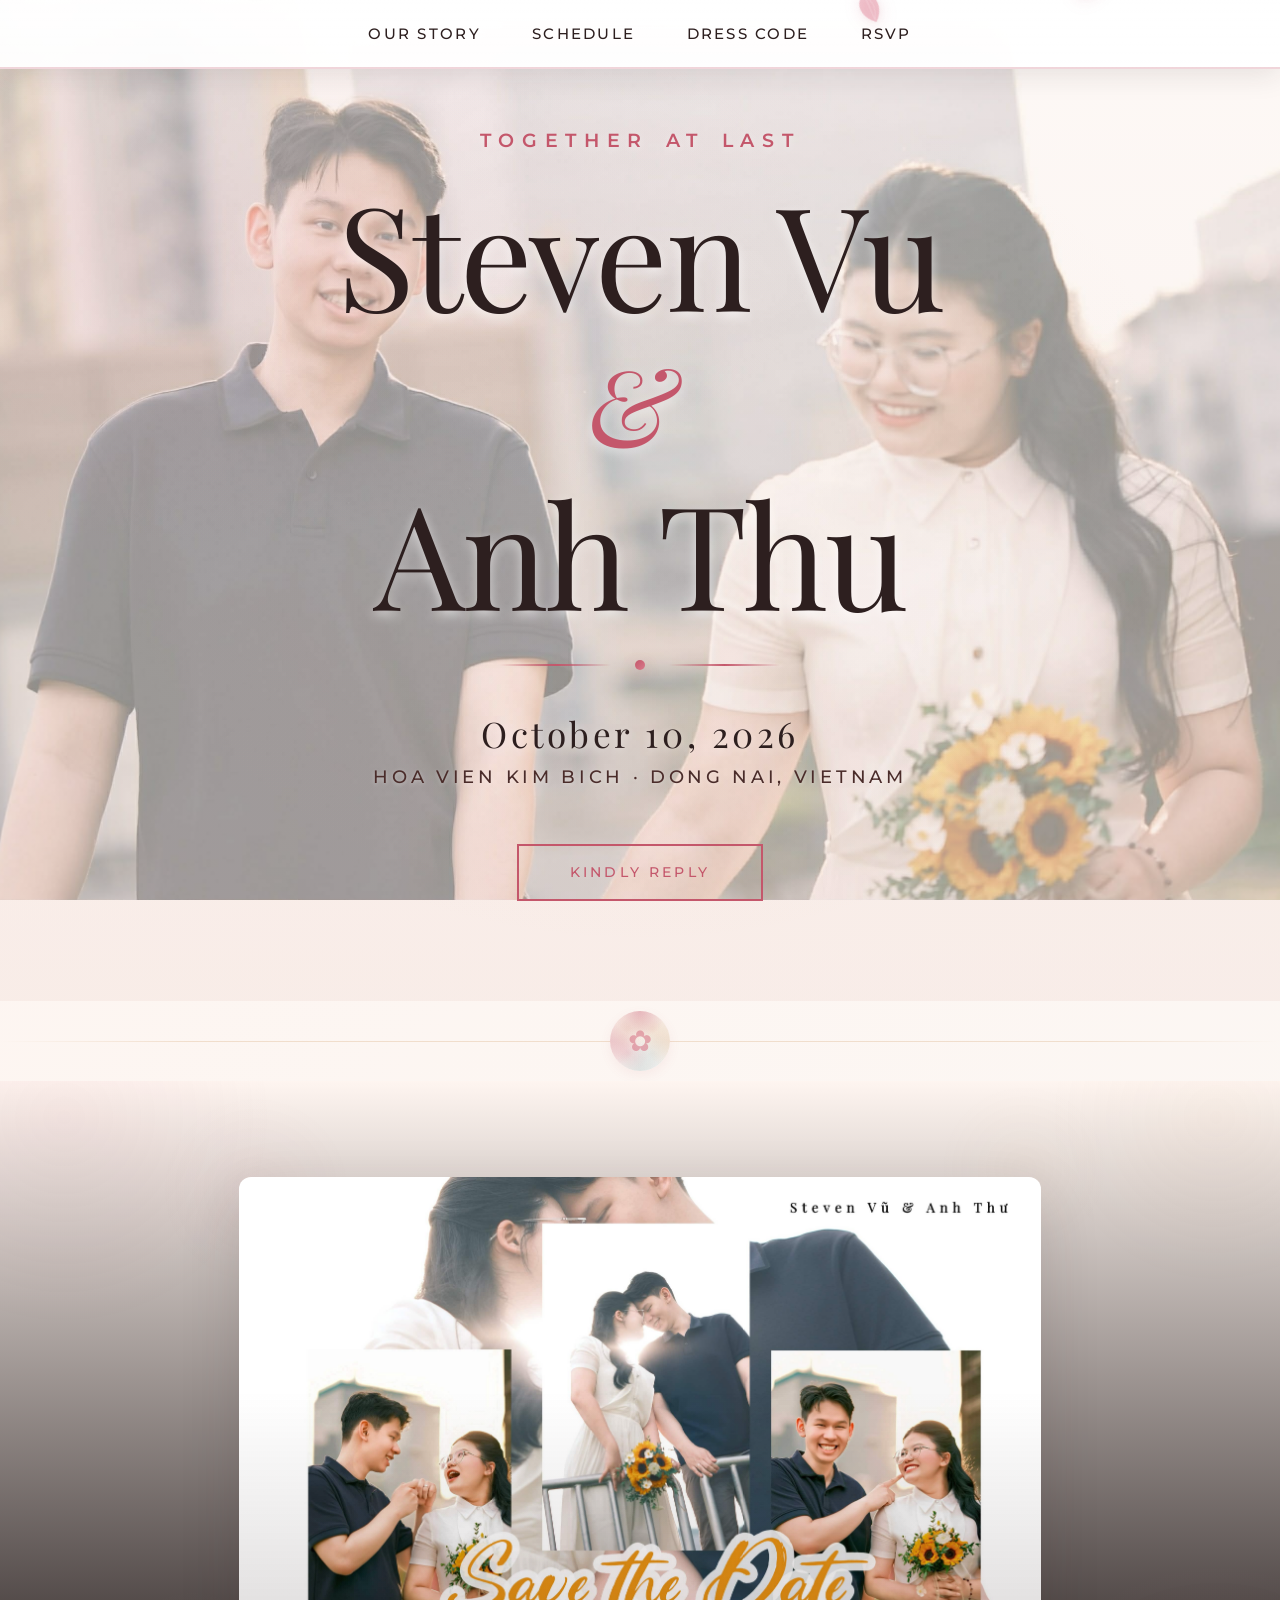
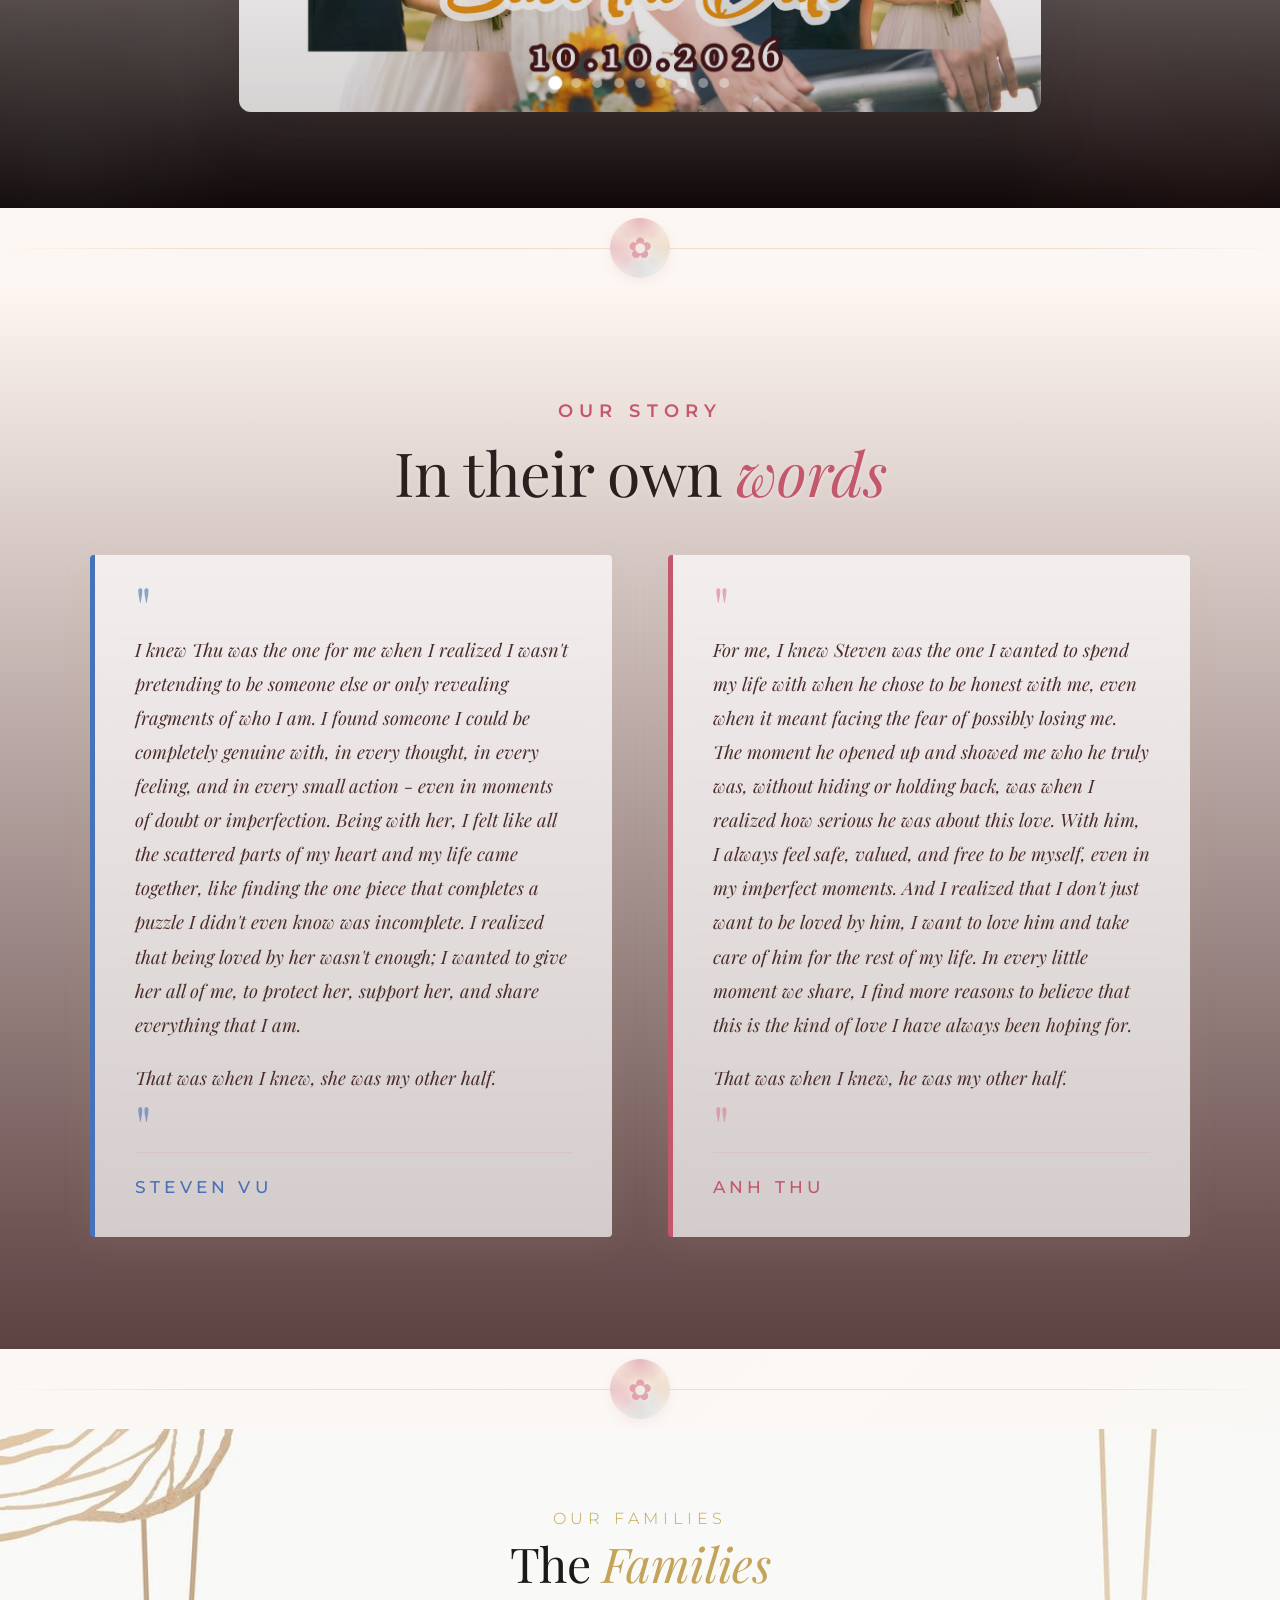
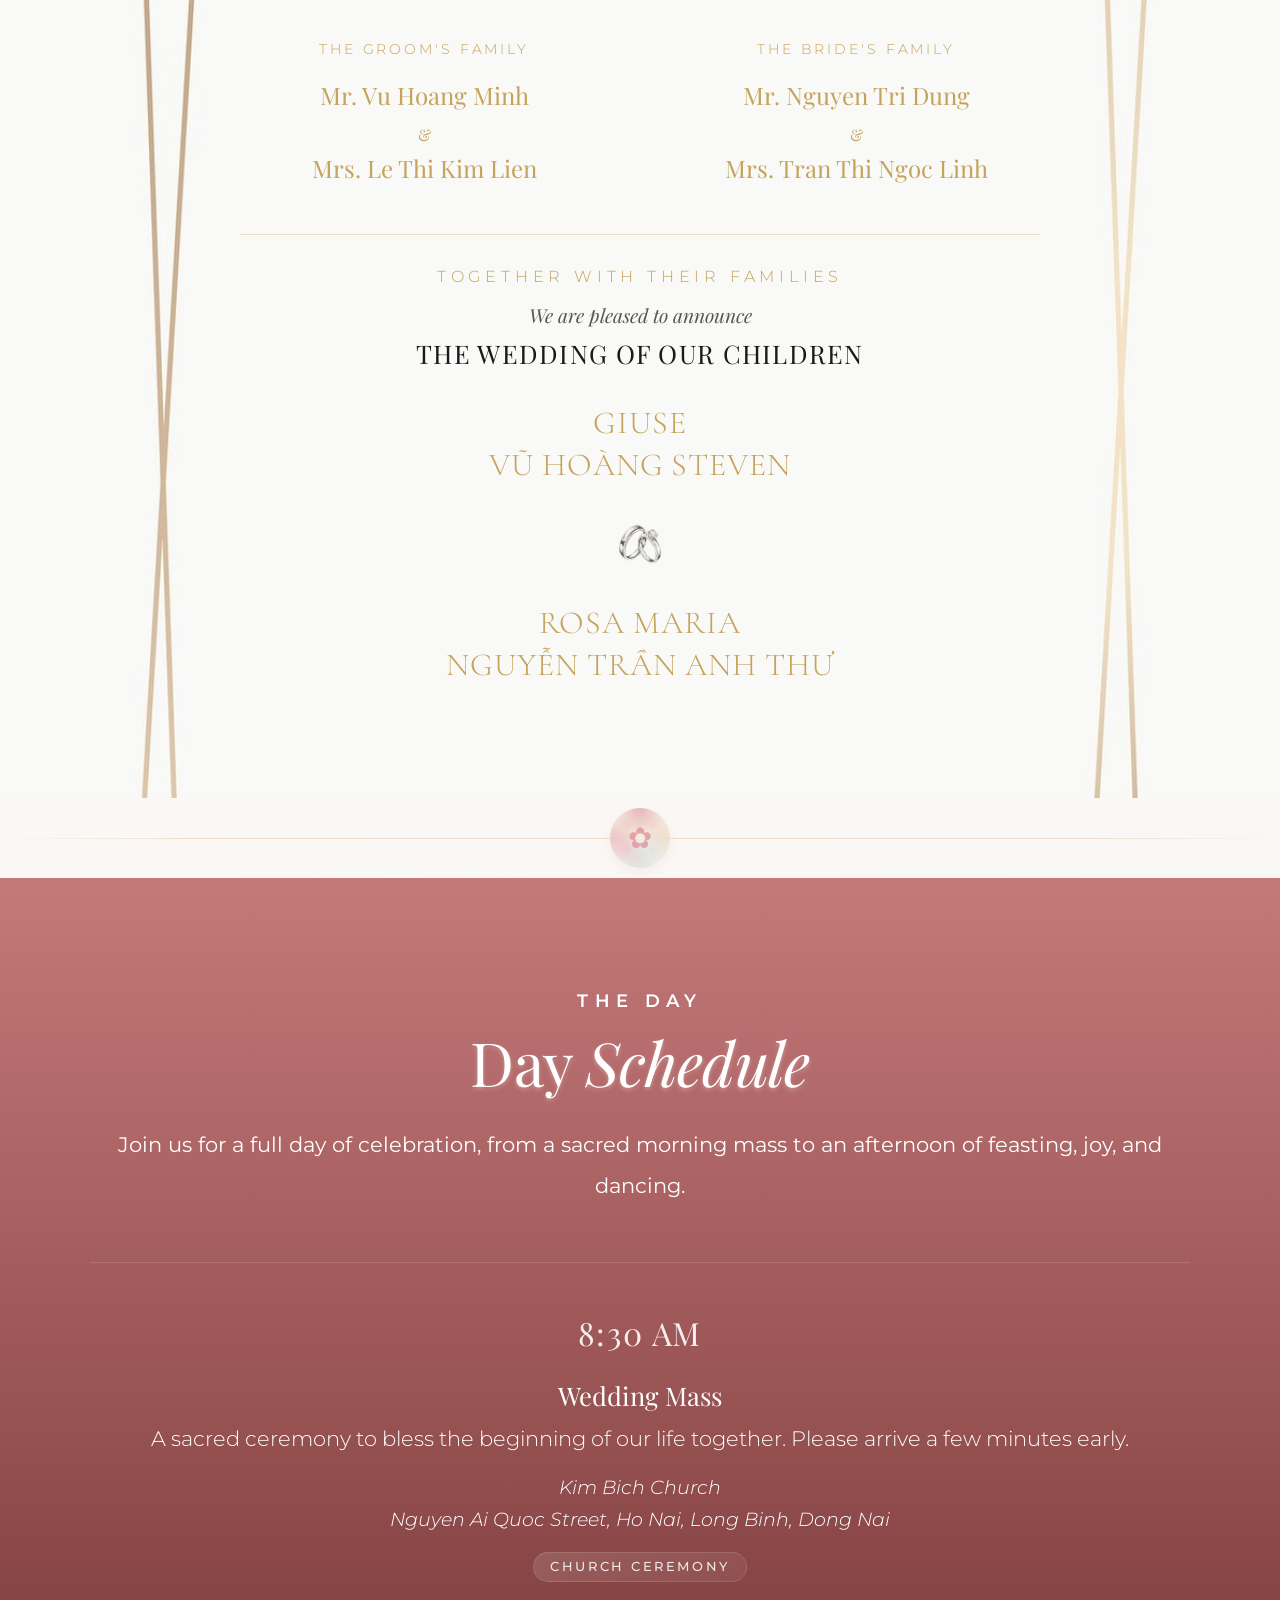
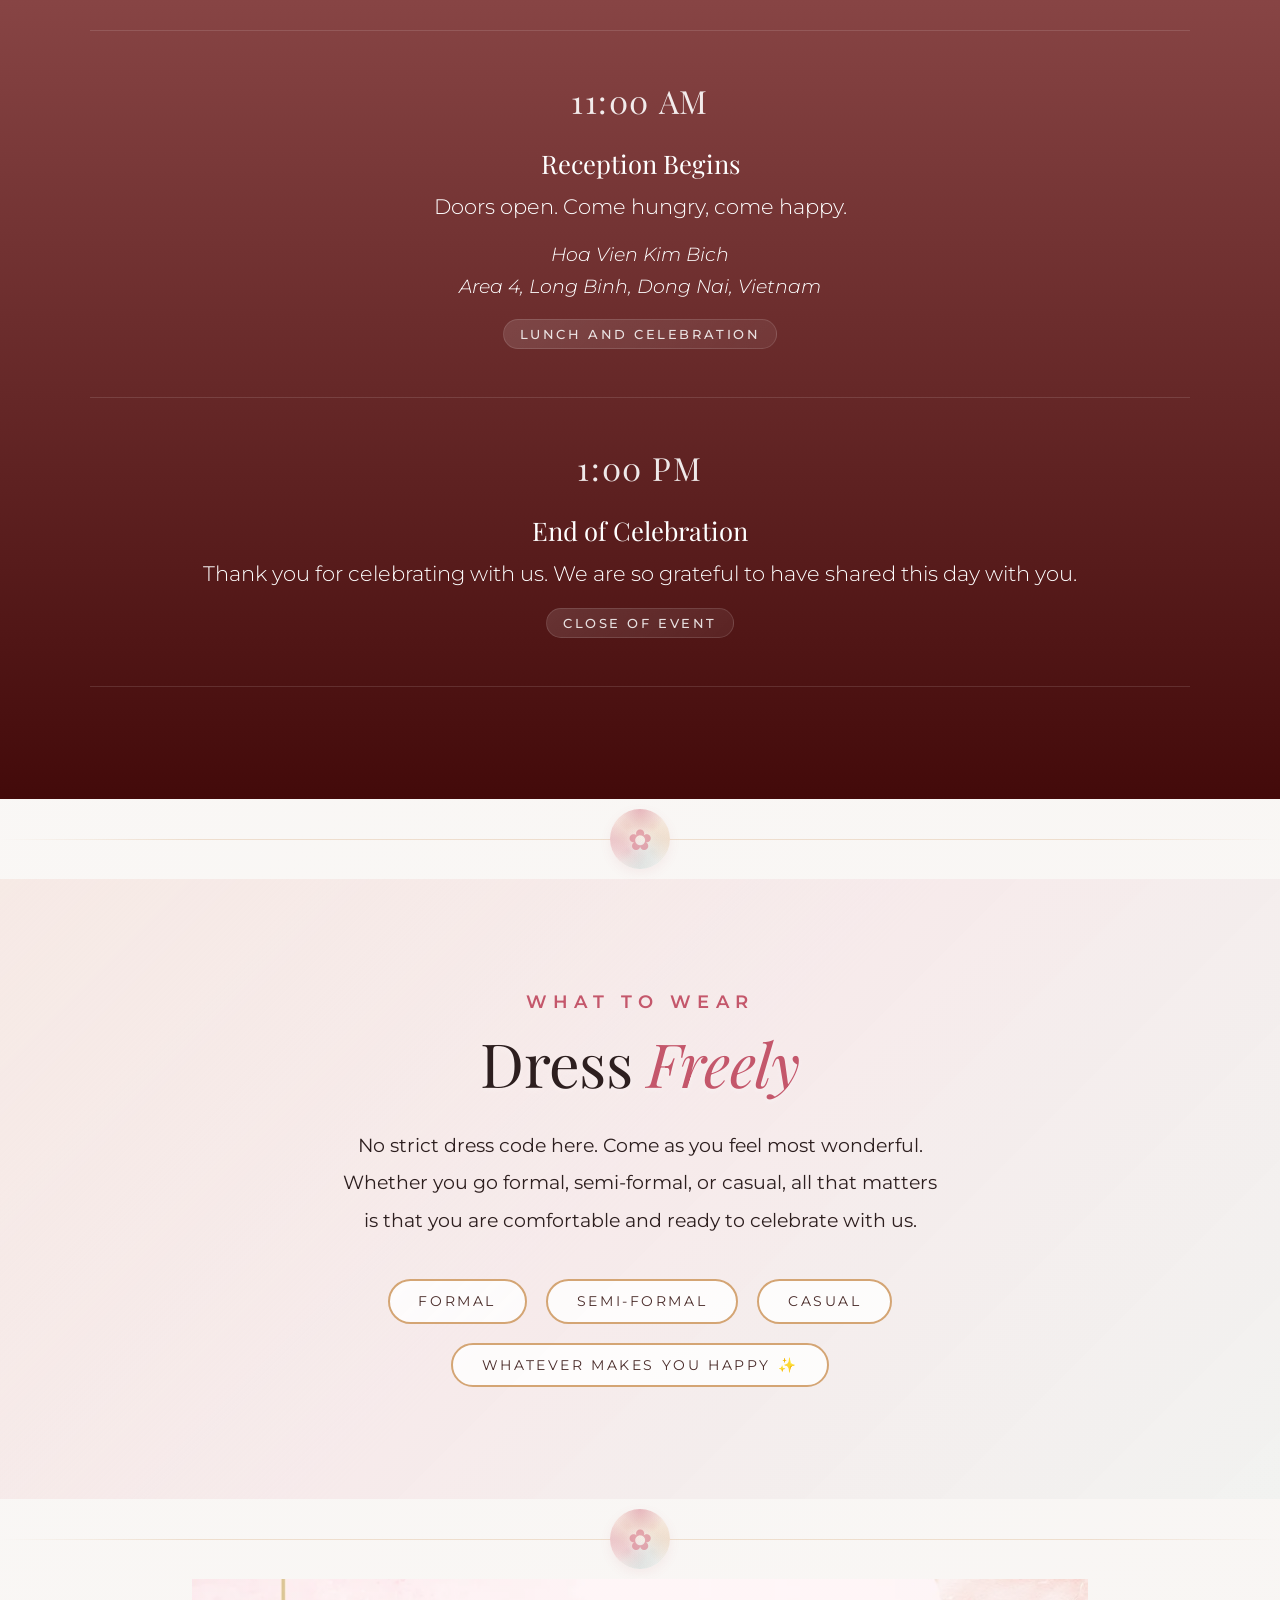
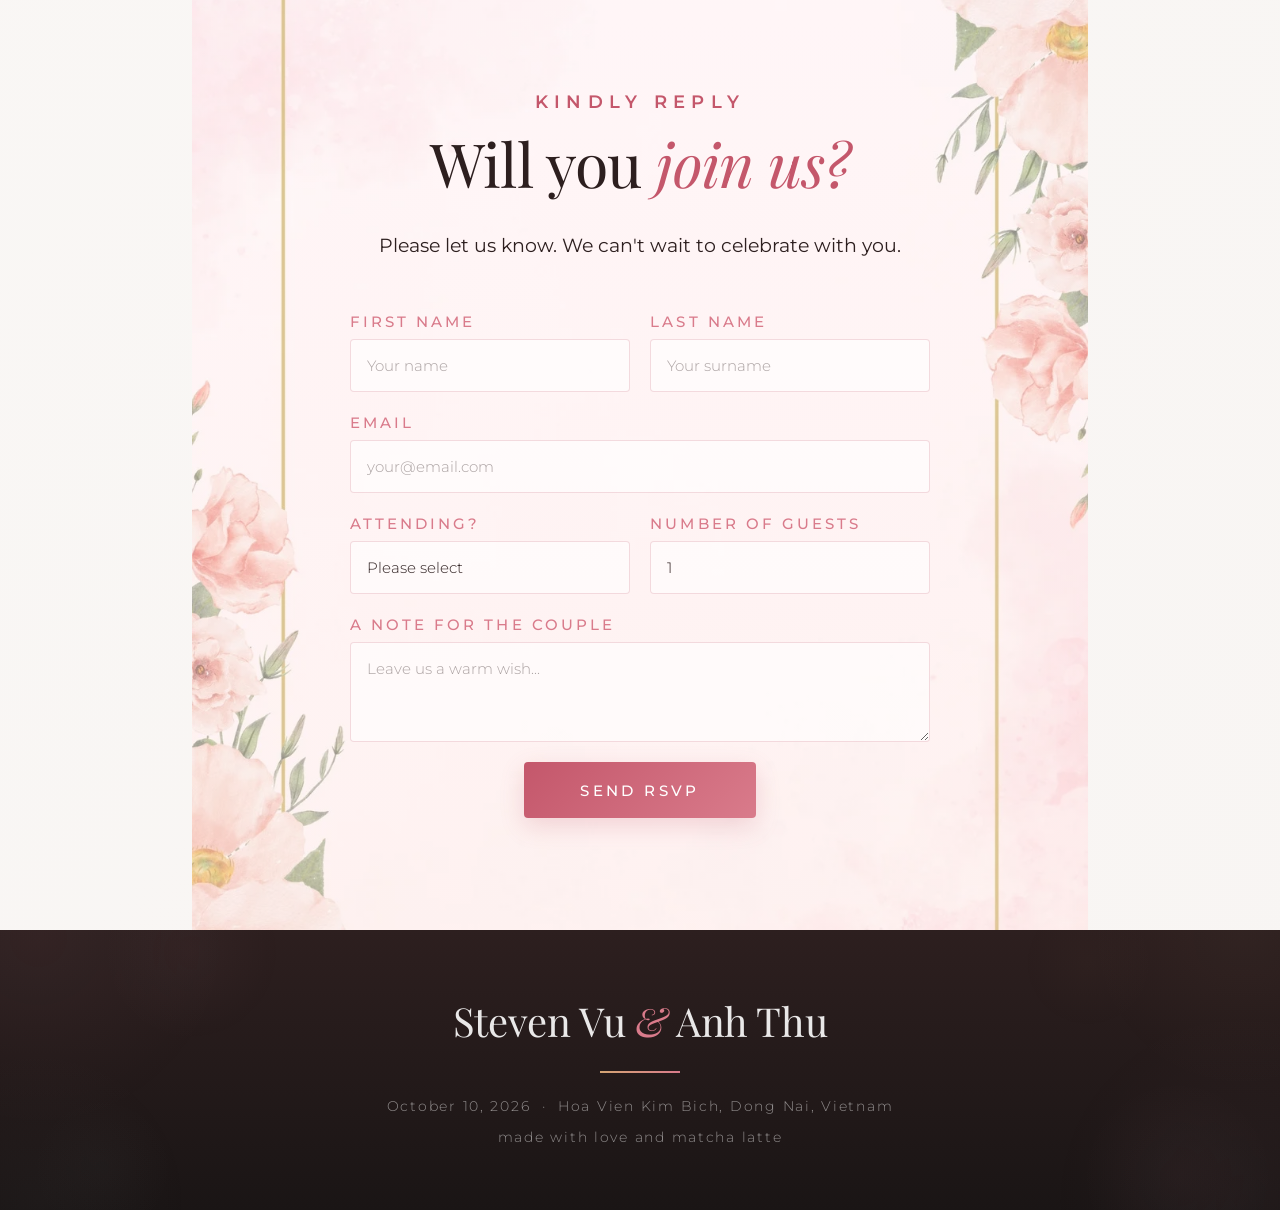
==== commit d4b43115: "Added new background images for the family and RSVP sections. Adjusted CSS and HTML for family secti" ====
--- a/index.html
+++ b/index.html
@@ -118,28 +118,41 @@
 
 <section id="family">
   <div class="section-inner">
-    <p class="section-label" style="text-align:center">Our Families</p>
-    <h2 class="section-title" style="text-align:center">The <em>Families</em></h2>
+    <p class="section-label">Our Families</p>
+    <h2 class="section-title">The <em>Families</em></h2>
     
+    <!-- Parents -->
     <div class="family-container">
-      <!-- GROOM'S FAMILY -->
       <div class="family-side">
         <h3>The Groom's Family</h3>
-        <div class="family-couple">
-          <div class="couple-names">
-            Mr. Vu Hoang Minh<br><em>&</em>Mrs. Le Thi Kim Lien
-          </div>
+        <div class="couple-names">
+          Mr. Vu Hoang Minh<br>
+          <span class="gold-amp">&amp;</span><br>
+          Mrs. Le Thi Kim Lien
         </div>
       </div>
-      
-      <!-- BRIDE'S FAMILY -->
       <div class="family-side">
         <h3>The Bride's Family</h3>
-        <div class="family-couple">
-          <div class="couple-names">
-            Mr. Nguyen Tri Dung <br><em>&</em>Mrs. Tran Thi Ngoc Linh
-          </div>
+        <div class="couple-names">
+          Mr. Nguyen Tri Dung<br>
+          <span class="gold-amp">&amp;</span><br>
+          Mrs. Tran Thi Ngoc Linh
         </div>
+      </div>
+    </div>
+
+    <!-- Announcement block with wedding rings image -->
+    <div class="family-announcement">
+      <div class="announcement-overline">TOGETHER WITH THEIR FAMILIES</div>
+      <div class="announcement-subtitle">We are pleased to announce</div>
+      <div class="announcement-heading">THE WEDDING OF OUR CHILDREN</div>
+          
+      <div class="couple-names-announcement">
+        <div class="announce-groom">GIUSE<br>VŨ HOÀNG STEVEN</div>
+        <div class="announce-ring-img">
+          <img src="images/wedding-rings.png" alt="Wedding rings" class="rings-icon-vertical">
+        </div>
+        <div class="announce-bride">ROSA MARIA<br>NGUYỄN TRẦN ANH THƯ</div>
       </div>
     </div>
   </div>
--- a/style.css
+++ b/style.css
@@ -161,7 +161,7 @@
 }
 
 /* ========== HERO SECTION ========== */
-#hero{
+#hero {
     min-height:100vh;
     display:flex;
     flex-direction:column;
@@ -662,162 +662,192 @@
 }
 
 /* ========== FAMILY SECTION ========== */
-#family{
-  background:linear-gradient(180deg, rgba(238, 255, 255, 0.15) 0%, rgba(255, 254, 241, 0.3) 100%);
-}
-
-.family-container{
-  display:grid;
-  grid-template-columns:1fr 1fr;
-  gap:4rem;
-  margin-top:3rem;
-  padding:3rem 0;
+/* =======================
+   FAMILY SECTION – MINIMALIST VERTICAL with Rings Image
+   ======================= */
+/* =======================
+   FAMILY SECTION – with 4rem rings
+   ======================= */
+#family {
+  background: linear-gradient(
+      to bottom,
+      rgba(255, 255, 255, 0.14),
+      rgba(255, 255, 255, 0.16)
+    ),
+    url("images/family-background.jpg");
+  background-size: auto 200%;
+  background-position: center;
+  background-repeat: no-repeat;
+  padding: 5rem 2rem;
+  text-align: center;
+}
+
+#family .section-inner {
+  max-width: 800px;
+  margin: 0 auto;
+}
+
+#family,
+#family * {
+  font-weight: 300;
+}
+
+#family .section-label {
+  color: #c4a35a;
+  letter-spacing: 0.3em;
+  font-weight: 300;
+  margin-bottom: 0.5rem;
+  font-size: 1rem;
+}
+
+#family .section-title {
+  color: #1a1a1a;
+  font-family: var(--serif);
+  font-size: clamp(2rem, 5vw, 3rem);
+  font-weight: 300;
+  margin-bottom: 3rem;
+}
+
+#family .section-title em {
+  color: #c4a35a;
+  font-style: italic;
+  font-weight: 300;
+}
+
+.family-container {
+  display: flex;
+  justify-content: center;
+  gap: 4rem;
+  flex-wrap: wrap;
+  margin: 2rem 0 3rem;
 }
 
 .family-side {
-    text-align:center;
-    opacity: 0;
-    transform: translateY(4rem);
-    transition: all 1.8s ease;
-}
-
-.family-side.visible {
-    opacity: 1;
-    transform: translateY(0);
-}
-
-.family-side h3{
-  font-family:var(--serif);
-  font-size:1.5rem;
-  font-weight:300;
-  color:var(--rose-deep);
-  letter-spacing:0.05em;
-}
-
-.family-members{
-  display:flex;
-  flex-direction:column;
-  gap:1.8rem;
-}
-
-.family-member{
-  padding:1.2rem;
-  background:rgba(255,255,255,0.6);
-  border-radius:4px;
-  backdrop-filter:blur(8px);
-  transition:all 0.3s ease;
-  border:1px solid rgba(196,87,107,0.1);
-}
-
-.family-member:hover{
-  transform:translateY(-2px);
-  background:rgba(255,255,255,0.9);
-  box-shadow:0 8px 24px rgba(196,87,107,0.1);
-}
-
-.family-role{
-  font-size:0.85rem;
-  letter-spacing:0.2em;
-  text-transform:uppercase;
-  color:var(--sage-dark);
-  margin-bottom:0.4rem;
-  font-weight:500;
-}
-
-.family-names{
-  font-family:var(--serif);
-  font-size:1.2rem;
-  color:var(--garden-dark);
-  font-weight:300;
-  line-height:1.6;
-}
-
-.family-divider{
-  text-align:center;
-  margin:2rem 0;
-}
-
-.family-divider::before{
-  content:'';
-  display:inline-block;
-  width:40px;
-  height:2px;
-  background:linear-gradient(90deg, var(--rose-deep), var(--gold-accent));
-  vertical-align:middle;
-  margin:0 1rem;
-}
-
-.family-divider::after{
-  content:'';
-  display:inline-block;
-  width:40px;
-  height:2px;
-  background:linear-gradient(90deg, var(--gold-accent), var(--rose-deep));
-  vertical-align:middle;
-  margin:0 1rem;
-}
-
-.family-couple {
-  position:relative;
-  padding:2.5rem 2rem;
-  margin-top:1rem;
-  border-radius:12px;
-  background:rgba(255,255,255,0.03);
-  border:1px solid rgba(255,255,255,0.12);
-
-  text-align:center;
-}
-
-/* subtle elegant hover (very minimal) */
-.family-couple:hover{
-  border-color:rgba(255,255,255,0.25);
-}
-
-/* section title */
-.family-couple h4{
-  font-family:'Playfair Display', serif;
-  font-weight:500;
-  letter-spacing:0.28em;
-  text-transform:uppercase;
-  font-size:1.2rem;
-  margin-bottom:1rem;
-  color: #533e08;
-}
-
-/* names */
-.couple-names{  
-  font-family:'Cormorant Garamond', serif;
-  font-size:2.8rem;
-  font-weight:200;
-  line-height:1.6;
-  color:#7b5b0d;
-}
-
-/* decorative ampersand */
-.couple-names em{
-  font-style:normal;
-  display:block;
-  margin:0.5rem 0;
-  font-size:1.6rem;
-  color:rgba(0, 0, 0, 0.8);
-}
-
-.family-side{
-  transition:transform 0.3s ease;
-}
-
-/* optional parent label */
-.family-side h3{
-    font-family: 'Playfair Display', serif;
-    font-weight: 500;
-    letter-spacing: 0.28em;
-    text-transform: uppercase;
-    font-size: 1.4rem;
-    color: #533e08;
-}
-
-.family-side:hover{
-  transform:translateY(-4px);
+  flex: 1;
+  min-width: 220px;
+  text-align: center;
+}
+
+.family-side h3 {
+  font-family: var(--sans);
+  font-size: 0.9rem;
+  letter-spacing: 0.2em;
+  text-transform: uppercase;
+  color: #c4a35a;
+  font-weight: 300;
+  margin-bottom: 1.2rem;
+}
+
+.couple-names {
+  color: #c4a35a;
+  font-family: var(--serif);
+  font-size: 1.5rem;
+  font-weight: 300;
+  line-height: 1.5;
+  background: none;
+  border: none;
+  padding: 0;
+}
+
+.gold-amp {
+  display: inline-block;
+  font-size: 1rem;
+  color: #c4a35a;
+  margin: 0.2rem 0;
+  font-weight: 300;
+}
+
+.family-announcement {
+  margin-top: 3rem;
+  padding-top: 2rem;
+  border-top: 1px solid rgba(196, 163, 90, 0.3);
+}
+
+.announcement-overline {
+  font-size: 1rem;
+  letter-spacing: 0.3em;
+  text-transform: uppercase;
+  color: #c4a35a;
+  font-weight: 300;
+}
+
+.announcement-subtitle {
+  font-family: var(--serif);
+  font-size: 1.2rem;
+  font-style: italic;
+  color: #555;
+  margin: 1rem 0 0.5rem;
+  font-weight: 300;
+}
+
+.announcement-heading {
+  font-family: var(--serif);
+  font-size: 1.6rem;
+  font-weight: 300;
+  letter-spacing: 0.05em;
+  color: #1a1a1a;
+}
+
+/* Rings: width 4rem */
+.rings-image,
+.rings-icon-vertical {
+  width: 4rem;
+  height: auto;
+  opacity: 0.85;
+  display: block;
+  margin: 0 auto;
+}
+
+.announcement-rings-img,
+.announce-ring-img-vertical {
+  text-align: center;
+  margin: 1rem 0;
+}
+
+.couple-names-vertical {
+  display: flex;
+  flex-direction: column;
+  align-items: center;
+  gap: 1rem;
+  margin-top: 1.5rem;
+}
+
+.announce-groom,
+.announce-bride {
+  font-family: "cormorant garamond", serif;
+  font-size: 2rem;
+  font-weight: 300;
+  color: #c4a35a;
+  text-transform: uppercase;
+  letter-spacing: 0.03em;
+  line-height: 1.3;
+  margin: 2rem;
+}
+
+/* Remove hover effects */
+.family-side:hover,
+.couple-names:hover,
+.family-announcement:hover {
+  transform: none;
+  background: none;
+  box-shadow: none;
+}
+
+@media (max-width: 768px) {
+  .family-container {
+    gap: 2rem;
+  }
+  .couple-names {
+    font-size: 1.2rem;
+  }
+  .announce-groom,
+  .announce-bride {
+    font-size: 1.5rem;
+  }
+  .rings-image,
+  .rings-icon-vertical {
+    width: 3rem;   /* slightly smaller on mobile, but still proportional */
+  }
 }
 
 /* ========== SCHEDULE ========== */
@@ -831,7 +861,7 @@
 
 /* ONLY affects schedule text inside this section */
 #schedule .section-label{
-  color:rgba(255,255,255,0.55);
+  color:rgba(255,255,255,1);
 }
 
 #schedule .section-title{
@@ -839,11 +869,12 @@
 }
 
 #schedule .section-title em{
-  color:rgba(255,255,255,0.85);
+  color:rgba(255,255,255, 1);
 }
 
 #schedule .section-body{
-  color:rgba(255,255,255,0.65);
+    font-size: 1.3rem;
+    color:rgba(255,255,255, 1);
 }
 
 /* list */
@@ -898,17 +929,17 @@
 
 /* paragraph */
 #schedule .sched-content p{
-  font-size:1.1rem;
+  font-size:1.3rem;
   line-height:1.8;
-  color:rgba(255,255,255,0.65);
+  color:rgba(255,255,255, 1);
 }
 
 /* address */
 #schedule .sched-address{
   display:block;
   margin-top:0.8rem;
-  font-size:1rem;
-  color:rgba(255,255,255,0.5);
+  font-size:1.2rem;
+  color:rgba(255,255,255, 1);
   font-style:italic;
   line-height:1.7;
   font-weight:300;
@@ -986,11 +1017,18 @@
 }
 
 /* ========== RSVP ========== */
-#rsvp{
-  background:linear-gradient(180deg,
-    rgba(255,255,255,0.95) 0%,
-    rgba(254,245,240,0.7) 100%);
-  text-align:center;
+#rsvp {
+  background: linear-gradient(
+      180deg,
+      rgba(255, 255, 255, 0.45) 0%,
+      rgba(254, 245, 240, 0.5) 100%
+    ),
+    url("images/floral-background.webp");
+  background-size: 70% auto;
+  background-position: center;
+  background-repeat: no-repeat;
+  /* background-attachment: fixed; optional – subtle parallax */
+  text-align: center;
 }
 
 #rsvp .section-inner{
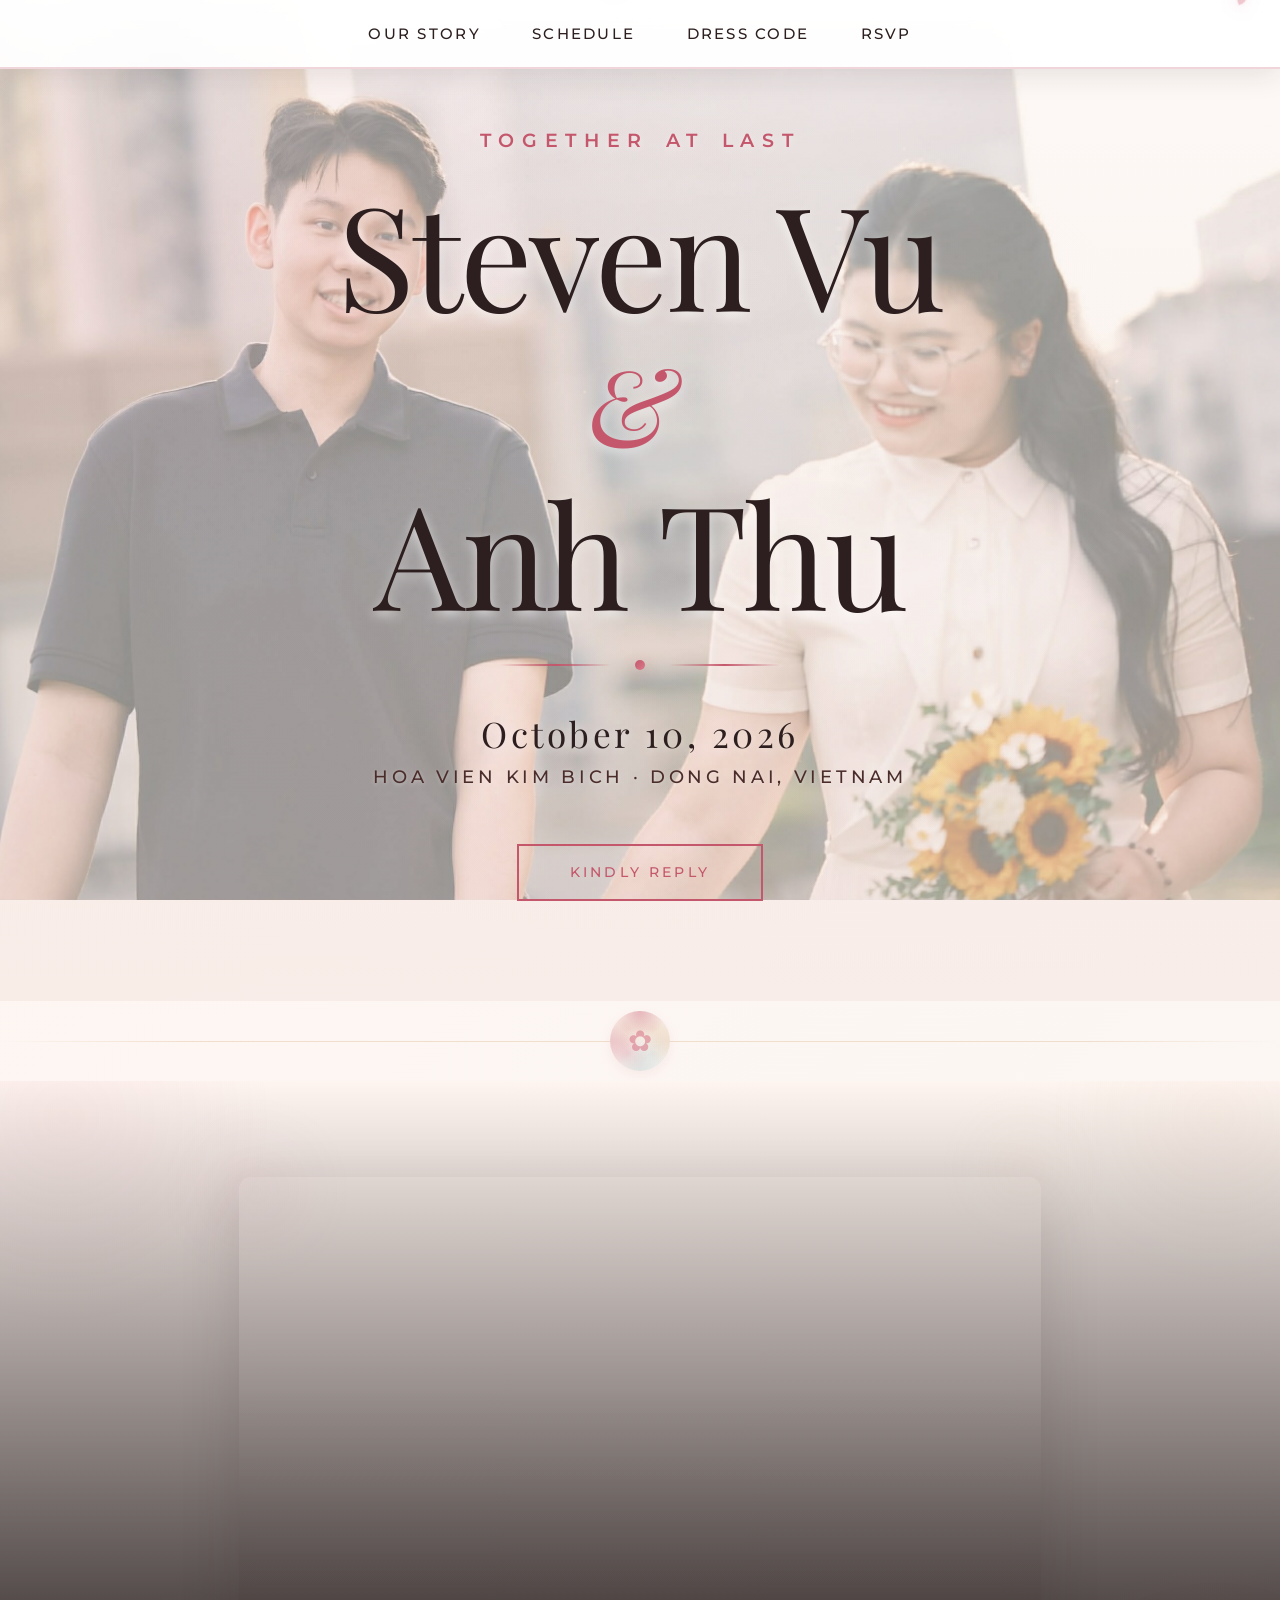
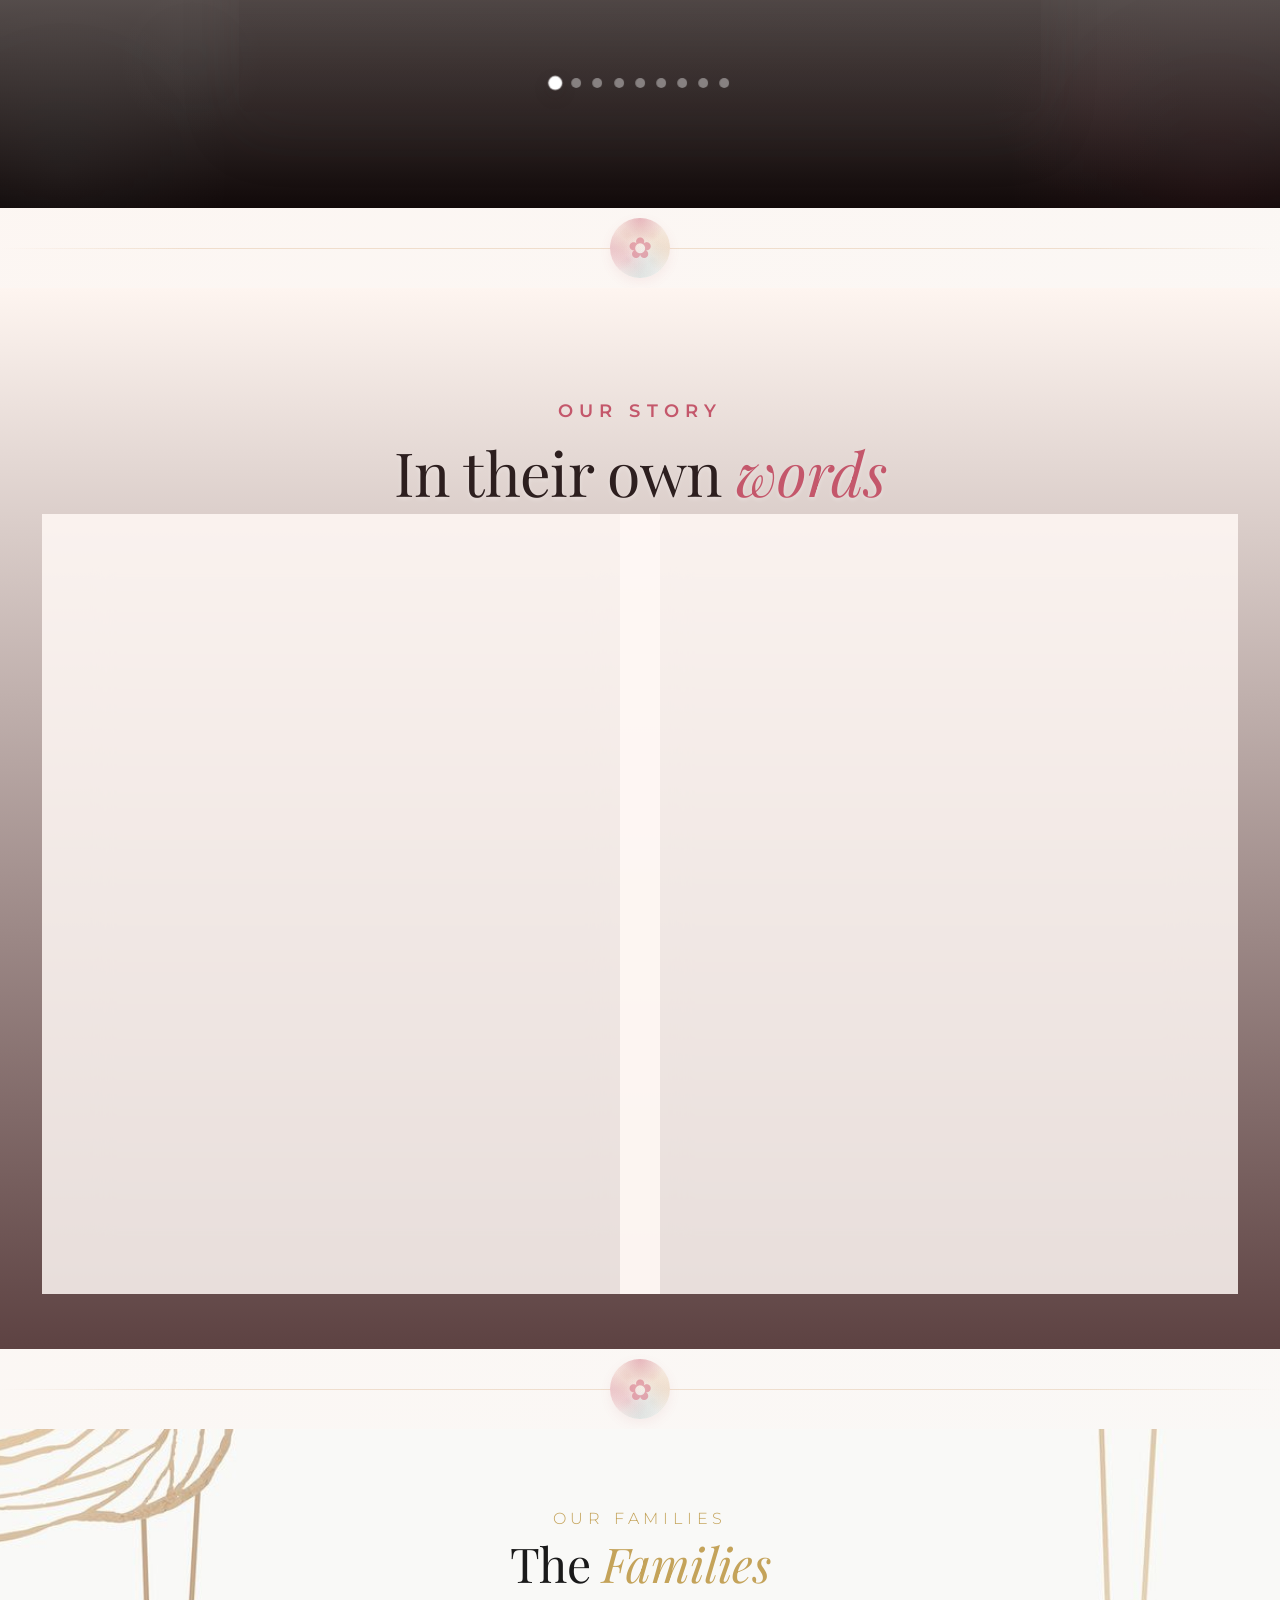
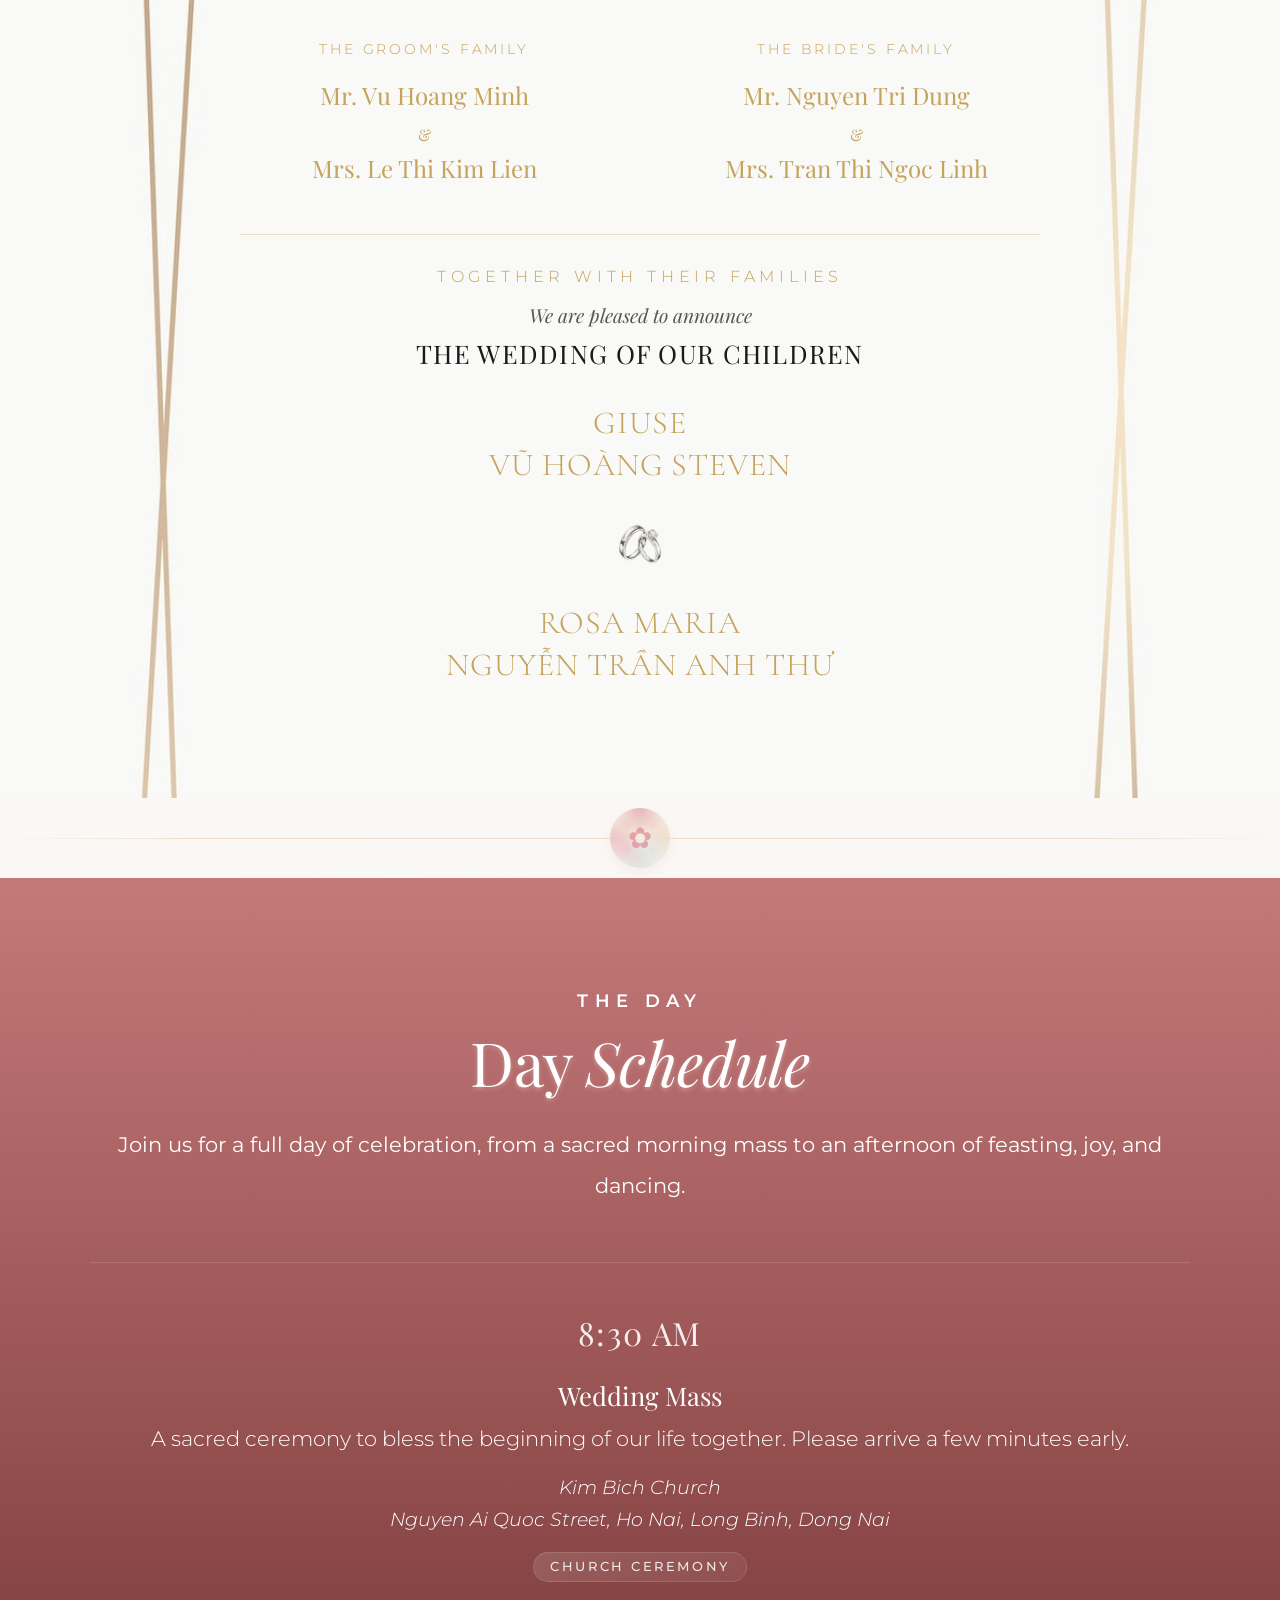
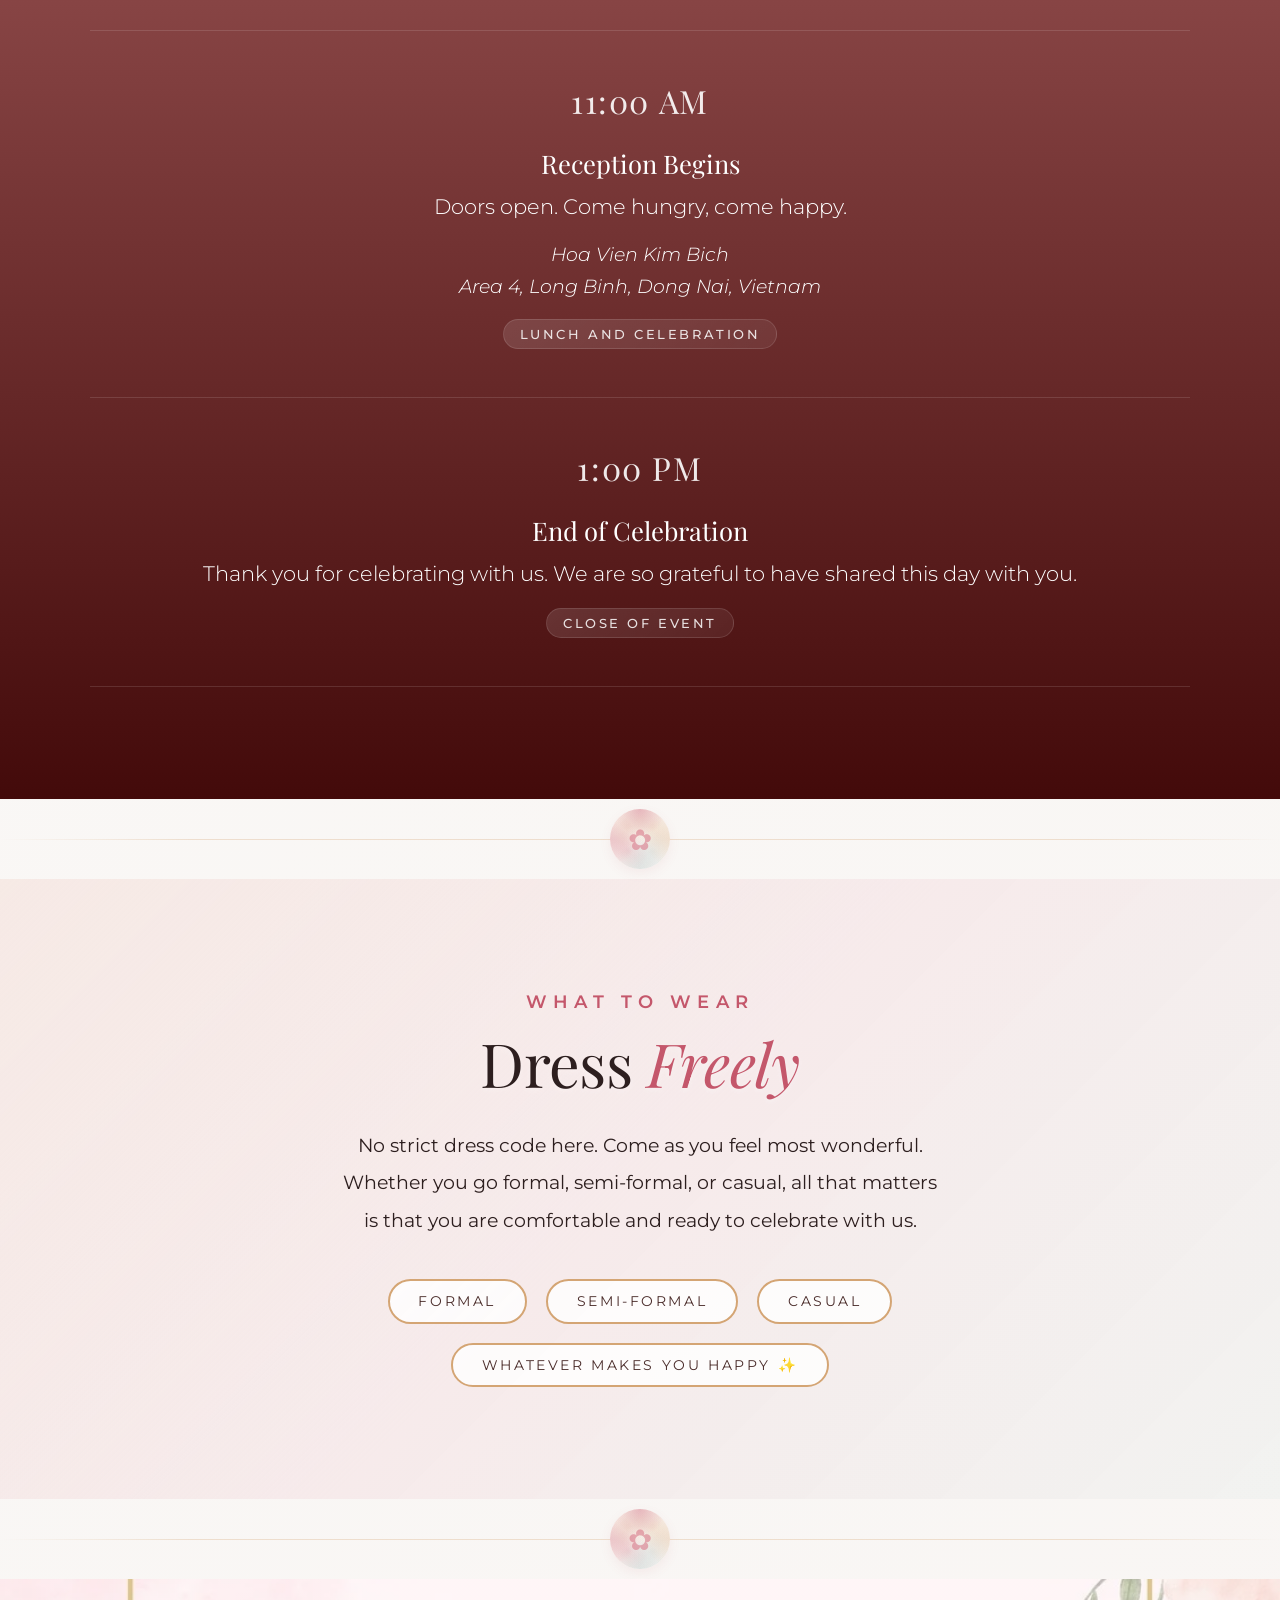
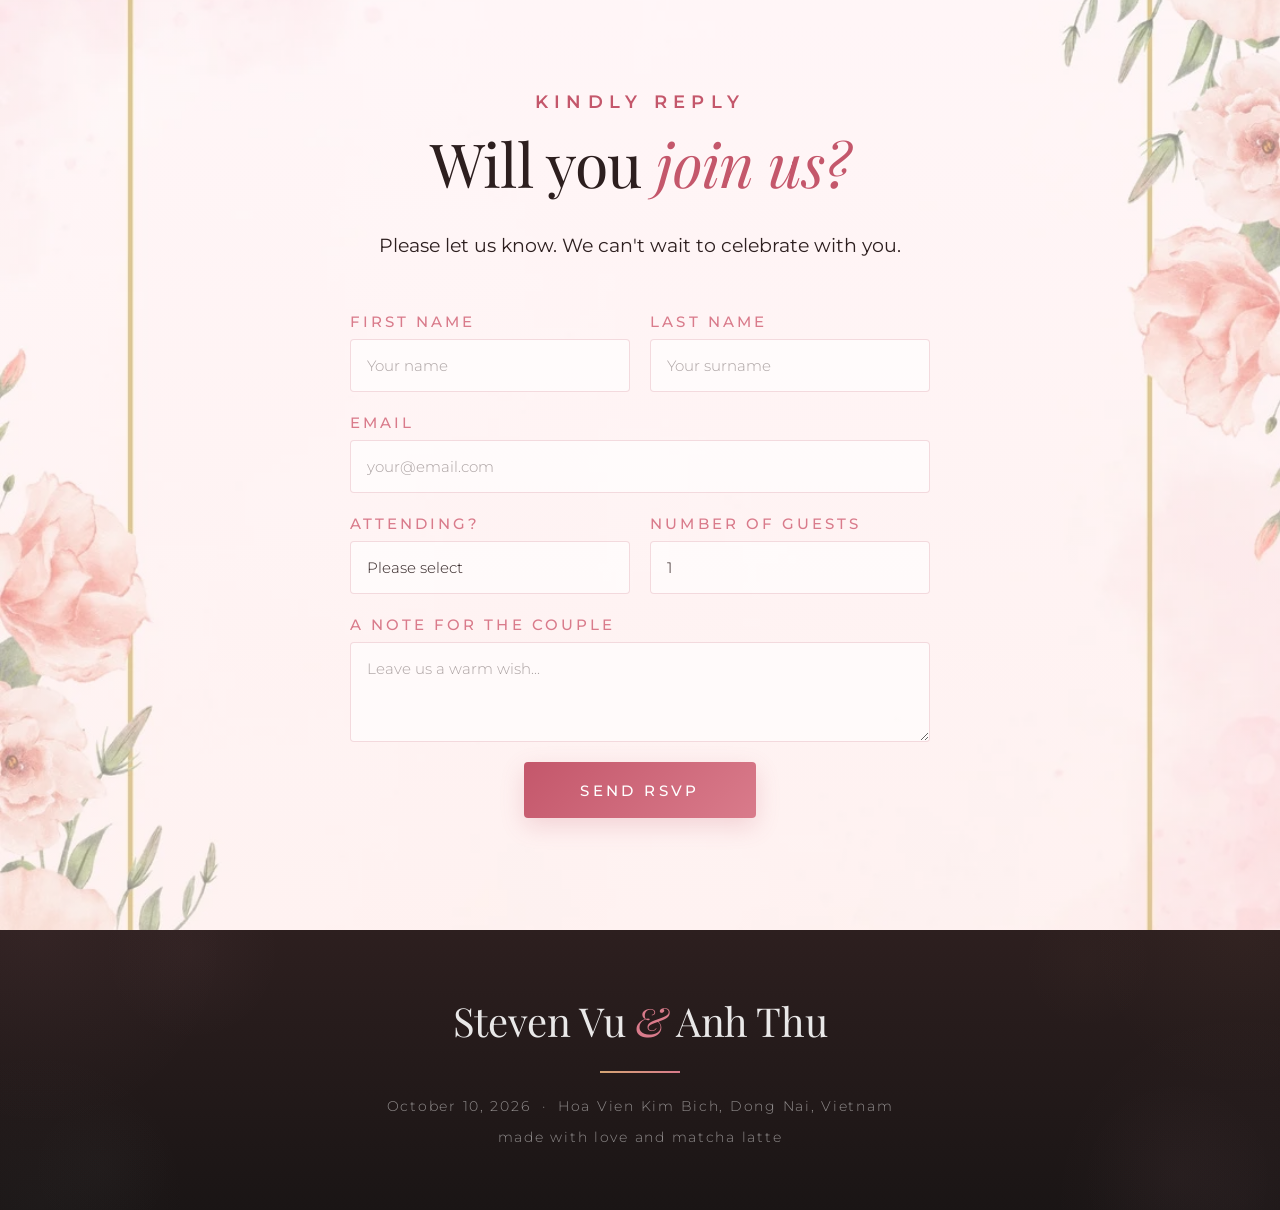
==== commit 64bba2c7: "Fixed some bugs." ====
--- a/index.html
+++ b/index.html
@@ -8,12 +8,10 @@
   <link rel="preconnect" href="https://fonts.gstatic.com" crossorigin>
   <link href="https://fonts.googleapis.com/css2?family=Cormorant+Garamond:wght@300;400;500&family=Playfair+Display:wght@300;400;500&family=Montserrat:wght@200;300;400;500&display=swap" rel="stylesheet">
   <link rel="stylesheet" href="style.css">
-
+  <!-- No inline styles – everything is now in style.css -->
 </head>
-
 <body>
 
-<!-- SAKURA PETALS FALLING ANIMATION -->
 <div class="sakura-container" id="sakuraContainer"></div>
 
 <nav>
@@ -25,67 +23,33 @@
 
 <section id="hero">
   <p class="hero-eyebrow">Together at last</p>
-  <h1 class="hero-names">
-    Steven Vu
-    <span class="amp">&amp;</span>
-    Anh Thu
-  </h1>
-  <div class="hero-rule">
-    <span></span><div class="dot"></div><span></span>
-  </div>
+  <h1 class="hero-names">Steven Vu <span class="amp">&amp;</span> Anh Thu</h1>
+  <div class="hero-rule"><span></span><div class="dot"></div><span></span></div>
   <p class="hero-date">October 10, 2026</p>
   <p class="hero-venue">Hoa Vien Kim Bich · Dong Nai, Vietnam</p>
   <div class="hero-cta"><a href="#rsvp" class="btn">Kindly Reply</a></div>
 </section>
 
-<!-- SECTION DIVIDER -->
-<div class="section-divider">
-  <div class="divider-line"></div>
-  <div class="divider-flower"></div>
-</div>
+<div class="section-divider"><div class="divider-line"></div><div class="divider-flower"></div></div>
 
 <section id="gallery">
   <div class="carousel" aria-label="Photo carousel">
     <div class="carousel-track" id="carouselTrack">
-
-      <div class="carousel-slide active">
-        <img src="images/image0.jpg" alt="Photo 1" data-focus="center">
-      </div>
-      <div class="carousel-slide">
-        <img src="images/image1.jpg" alt="Photo 2" data-focus="center">
-      </div>
-      <div class="carousel-slide">
-        <img src="images/image2.jpg" alt="Photo 3" data-focus="center">
-      </div>
-      <div class="carousel-slide">
-        <img src="images/image3.jpg" alt="Photo 4" data-focus="center">
-      </div>
-      <div class="carousel-slide">
-        <img src="images/image4.jpg" alt="Photo 5" data-focus="center">
-      </div>
-      <div class="carousel-slide">
-        <img src="images/image5.jpg" alt="Photo 6" data-focus="center">
-      </div>
-      <div class="carousel-slide">
-        <img src="images/image6.jpg" alt="Photo 7" data-focus="center">
-      </div>
-      <div class="carousel-slide">
-        <img src="images/image7.jpg" alt="Photo 8" data-focus="center">
-      </div>
-      <div class="carousel-slide">
-        <img src="images/image8.jpg" alt="Photo 9" data-focus="center">
-      </div>
+      <div class="carousel-slide active"><img src="images/image0.jpg" alt="Photo 1" data-focus="center" loading="lazy"></div>
+      <div class="carousel-slide"><img src="images/image1.jpg" alt="Photo 2" data-focus="center" loading="lazy"></div>
+      <div class="carousel-slide"><img src="images/image2.jpg" alt="Photo 3" data-focus="center" loading="lazy"></div>
+      <div class="carousel-slide"><img src="images/image3.jpg" alt="Photo 4" data-focus="center" loading="lazy"></div>
+      <div class="carousel-slide"><img src="images/image4.jpg" alt="Photo 5" data-focus="center" loading="lazy"></div>
+      <div class="carousel-slide"><img src="images/image5.jpg" alt="Photo 6" data-focus="center" loading="lazy"></div>
+      <div class="carousel-slide"><img src="images/image6.jpg" alt="Photo 7" data-focus="center" loading="lazy"></div>
+      <div class="carousel-slide"><img src="images/image7.jpg" alt="Photo 8" data-focus="center" loading="lazy"></div>
+      <div class="carousel-slide"><img src="images/image8.jpg" alt="Photo 9" data-focus="center" loading="lazy"></div>
     </div>
-
     <div class="carousel-dots" id="carouselDots"></div>
   </div>
 </section>
 
-<!-- SECTION DIVIDER -->
-<div class="section-divider">
-  <div class="divider-line"></div>
-  <div class="divider-flower"></div>
-</div>
+<div class="section-divider"><div class="divider-line"></div><div class="divider-flower"></div></div>
 
 <section id="story">
   <div class="section-inner">
@@ -110,59 +74,30 @@
   </div>
 </section>
 
-<!-- SECTION DIVIDER -->
-<div class="section-divider">
-  <div class="divider-line"></div>
-  <div class="divider-flower"></div>
-</div>
+<div class="section-divider"><div class="divider-line"></div><div class="divider-flower"></div></div>
 
 <section id="family">
   <div class="section-inner">
     <p class="section-label">Our Families</p>
     <h2 class="section-title">The <em>Families</em></h2>
-    
-    <!-- Parents -->
     <div class="family-container">
-      <div class="family-side">
-        <h3>The Groom's Family</h3>
-        <div class="couple-names">
-          Mr. Vu Hoang Minh<br>
-          <span class="gold-amp">&amp;</span><br>
-          Mrs. Le Thi Kim Lien
-        </div>
-      </div>
-      <div class="family-side">
-        <h3>The Bride's Family</h3>
-        <div class="couple-names">
-          Mr. Nguyen Tri Dung<br>
-          <span class="gold-amp">&amp;</span><br>
-          Mrs. Tran Thi Ngoc Linh
-        </div>
-      </div>
+      <div class="family-side"><h3>The Groom's Family</h3><div class="couple-names">Mr. Vu Hoang Minh<br><span class="gold-amp">&amp;</span><br>Mrs. Le Thi Kim Lien</div></div>
+      <div class="family-side"><h3>The Bride's Family</h3><div class="couple-names">Mr. Nguyen Tri Dung<br><span class="gold-amp">&amp;</span><br>Mrs. Tran Thi Ngoc Linh</div></div>
     </div>
-
-    <!-- Announcement block with wedding rings image -->
     <div class="family-announcement">
       <div class="announcement-overline">TOGETHER WITH THEIR FAMILIES</div>
       <div class="announcement-subtitle">We are pleased to announce</div>
       <div class="announcement-heading">THE WEDDING OF OUR CHILDREN</div>
-          
       <div class="couple-names-announcement">
         <div class="announce-groom">GIUSE<br>VŨ HOÀNG STEVEN</div>
-        <div class="announce-ring-img">
-          <img src="images/wedding-rings.png" alt="Wedding rings" class="rings-icon-vertical">
-        </div>
+        <div class="announce-ring-img"><img src="images/wedding-rings.png" alt="Wedding rings" class="rings-icon-vertical" loading="lazy"></div>
         <div class="announce-bride">ROSA MARIA<br>NGUYỄN TRẦN ANH THƯ</div>
       </div>
     </div>
   </div>
 </section>
 
-<!-- SECTION DIVIDER -->
-<div class="section-divider">
-  <div class="divider-line"></div>
-  <div class="divider-flower"></div>
-</div>
+<div class="section-divider"><div class="divider-line"></div><div class="divider-flower"></div></div>
 
 <section id="schedule">
   <div class="section-inner">
@@ -170,61 +105,25 @@
     <h2 class="section-title">Day <em>Schedule</em></h2>
     <p class="section-body">Join us for a full day of celebration, from a sacred morning mass to an afternoon of feasting, joy, and dancing.</p>
     <div class="schedule-list">
-      <div class="schedule-item">
-        <div class="sched-time">8:30 AM</div>
-        <div class="sched-content">
-          <h3>Wedding Mass</h3>
-          <p>A sacred ceremony to bless the beginning of our life together. Please arrive a few minutes early.</p>
-          <span class="sched-address">Kim Bich Church<br>Nguyen Ai Quoc Street, Ho Nai, Long Binh, Dong Nai</span>
-          <span class="sched-tag">Church Ceremony</span>
-        </div>
-      </div>
-      <div class="schedule-item">
-        <div class="sched-time">11:00 AM</div>
-        <div class="sched-content">
-          <h3>Reception Begins</h3>
-          <p>Doors open. Come hungry, come happy.</p>
-          <span class="sched-address">Hoa Vien Kim Bich<br>Area 4, Long Binh, Dong Nai, Vietnam</span>
-          <span class="sched-tag">Lunch and Celebration</span>
-        </div>
-      </div>
-      <div class="schedule-item">
-        <div class="sched-time">1:00 PM</div>
-        <div class="sched-content">
-          <h3>End of Celebration</h3>
-          <p>Thank you for celebrating with us. We are so grateful to have shared this day with you.</p>
-          <span class="sched-tag">Close of Event</span>
-        </div>
-      </div>
+      <div class="schedule-item"><div class="sched-time">8:30 AM</div><div class="sched-content"><h3>Wedding Mass</h3><p>A sacred ceremony to bless the beginning of our life together. Please arrive a few minutes early.</p><span class="sched-address">Kim Bich Church<br>Nguyen Ai Quoc Street, Ho Nai, Long Binh, Dong Nai</span><span class="sched-tag">Church Ceremony</span></div></div>
+      <div class="schedule-item"><div class="sched-time">11:00 AM</div><div class="sched-content"><h3>Reception Begins</h3><p>Doors open. Come hungry, come happy.</p><span class="sched-address">Hoa Vien Kim Bich<br>Area 4, Long Binh, Dong Nai, Vietnam</span><span class="sched-tag">Lunch and Celebration</span></div></div>
+      <div class="schedule-item"><div class="sched-time">1:00 PM</div><div class="sched-content"><h3>End of Celebration</h3><p>Thank you for celebrating with us. We are so grateful to have shared this day with you.</p><span class="sched-tag">Close of Event</span></div></div>
     </div>
   </div>
 </section>
 
-<!-- SECTION DIVIDER -->
-<div class="section-divider">
-  <div class="divider-line"></div>
-  <div class="divider-flower"></div>
-</div>
+<div class="section-divider"><div class="divider-line"></div><div class="divider-flower"></div></div>
 
 <section id="dresscode">
   <div class="section-inner">
     <p class="section-label">What to Wear</p>
     <h2 class="section-title">Dress <em>Freely</em></h2>
     <p class="section-body">No strict dress code here. Come as you feel most wonderful. Whether you go formal, semi-formal, or casual, all that matters is that you are comfortable and ready to celebrate with us.</p>
-    <div class="dress-chips">
-      <div class="dress-chip">Formal</div>
-      <div class="dress-chip">Semi-formal</div>
-      <div class="dress-chip">Casual</div>
-      <div class="dress-chip">Whatever makes you happy ✨</div>
-    </div>
+    <div class="dress-chips"><div class="dress-chip">Formal</div><div class="dress-chip">Semi-formal</div><div class="dress-chip">Casual</div><div class="dress-chip">Whatever makes you happy ✨</div></div>
   </div>
 </section>
 
-<!-- SECTION DIVIDER -->
-<div class="section-divider">
-  <div class="divider-line"></div>
-  <div class="divider-flower"></div>
-</div>
+<div class="section-divider"><div class="divider-line"></div><div class="divider-flower"></div></div>
 
 <section id="rsvp"><div class="section-inner"><p class="section-label">Kindly Reply</p><h2 class="section-title">Will you <em>join us?</em></h2><p class="section-body">Please let us know. We can't wait to celebrate with you.</p>
   <form class="rsvp-form" id="rsvpForm" action="https://api.web3forms.com/submit" method="POST">
@@ -250,431 +149,187 @@
   <p style="margin-top:0.8rem">made with love and matcha latte</p>
 </footer>
 
-<!-- MUSIC PLAYER WITH CONTROLS -->
-<audio id="bgMusic" preload="auto">
-  <source src="" id="musicSource">
-  Your browser does not support the audio element.
-</audio>
+<audio id="bgMusic" preload="auto"></audio>
 
 <div id="musicControls" class="music-controls">
+  <button class="minimize-btn" id="minimizeBtn" title="Collapse">−</button>
   <div class="music-title">Listen to our playlist! 🎵</div>
-  <div class="now-playing">
-    <span id="currentSongName">No song playing</span>
+  <div class="now-playing"><span id="currentSongName">No song playing</span></div>
+  <div class="control-buttons">
+    <button id="shuffleBtn" class="control-btn" title="Shuffle"><svg viewBox="0 0 24 24" width="20" height="20" fill="currentColor"><path d="M10.59 9.17L5.41 4 4 5.41l5.17 5.17 1.42-1.41zM14.5 4l2.04 2.04L4 18.59 5.41 20 17.96 7.46 20 9.5V4h-5.5zm.33 9.41l-1.41 1.41 3.13 3.13L14.5 20H20v-5.5l-2.04 2.04-3.13-3.13z"/></svg></button>
+    <button id="prevBtn" class="control-btn" title="Previous"><svg viewBox="0 0 24 24" width="20" height="20" fill="currentColor"><path d="M6 6h2v12H6zm3.5 6l8.5 6V6z"/></svg></button>
+    <button id="playPauseBtn" class="control-btn play-btn" title="Play/Pause">
+      <svg class="icon-play" viewBox="0 0 24 24" width="24" height="24" fill="currentColor"><path d="M8 5v14l11-7z"/></svg>
+      <svg class="icon-pause" viewBox="0 0 24 24" width="24" height="24" fill="currentColor" style="display: none;"><path d="M6 19h4V5H6v14zm8-14v14h4V5h-4z"/></svg>
+    </button>
+    <button id="nextBtn" class="control-btn" title="Next"><svg viewBox="0 0 24 24" width="20" height="20" fill="currentColor"><path d="M6 18l8.5-6L6 6v12zM16 6v12h2V6h-2z"/></svg></button>
+    <button id="loopBtn" class="control-btn" title="Loop"><svg viewBox="0 0 24 24" width="20" height="20" fill="currentColor"><path d="M7 7h10v3l4-4-4-4v3H5v6h2V7zm10 10H7v-3l-4 4 4 4v-3h12v-6h-2v4z"/></svg></button>
   </div>
-  <div class="control-buttons">
-    <button id="shuffleBtn" class="control-btn" title="Shuffle">
-      <svg viewBox="0 0 24 24" width="20" height="20" fill="currentColor">
-        <path d="M10.59 9.17L5.41 4 4 5.41l5.17 5.17 1.42-1.41zM14.5 4l2.04 2.04L4 18.59 5.41 20 17.96 7.46 20 9.5V4h-5.5zm.33 9.41l-1.41 1.41 3.13 3.13L14.5 20H20v-5.5l-2.04 2.04-3.13-3.13z"/>
-      </svg>
-    </button>
-    <button id="prevBtn" class="control-btn" title="Previous">
-      <svg viewBox="0 0 24 24" width="20" height="20" fill="currentColor">
-        <path d="M6 6h2v12H6zm3.5 6l8.5 6V6z"/>
-      </svg>
-    </button>
-    <button id="playPauseBtn" class="control-btn play-btn" title="Play/Pause">
-      <svg class="icon-play" viewBox="0 0 24 24" width="24" height="24" fill="currentColor">
-        <path d="M8 5v14l11-7z"/>
-      </svg>
-      <svg class="icon-pause" viewBox="0 0 24 24" width="24" height="24" fill="currentColor" style="display: none;">
-        <path d="M6 19h4V5H6v14zm8-14v14h4V5h-4z"/>
-      </svg>
-    </button>
-    <button id="nextBtn" class="control-btn" title="Next">
-      <svg viewBox="0 0 24 24" width="20" height="20" fill="currentColor">
-        <path d="M6 18l8.5-6L6 6v12zM16 6v12h2V6h-2z"/>
-      </svg>
-    </button>
-    <button id="loopBtn" class="control-btn" title="Loop">
-      <svg viewBox="0 0 24 24" width="20" height="20" fill="currentColor">
-        <path d="M7 7h10v3l4-4-4-4v3H5v6h2V7zm10 10H7v-3l-4 4 4 4v-3h12v-6h-2v4z"/>
-      </svg>
-    </button>
-  </div>
-  <div class="music-progress">
-    <span class="music-time current" id="currentTime">0:00</span>
-    <input type="range" id="progressSlider" min="0" max="100" value="0">
-    <span class="music-time" id="duration">0:00</span>
-  </div>
-  <div class="music-volume">
-    <span class="volume-icon" id="volumeIcon" title="Mute/Unmute">
-      <svg viewBox="0 0 24 24" fill="currentColor">
-        <path d="M3 9v6h4l5 5V4L7 9H3zm13.5 3c0-1.77-1.02-3.29-2.5-4.03v8.05c1.48-.73 2.5-2.25 2.5-4.02zM14 3.23v2.06c2.89.86 5 3.54 5 6.71s-2.11 5.85-5 6.71v2.06c4.01-.91 7-4.49 7-8.77s-2.99-7.86-7-8.77z"/>
-      </svg>
-    </span>
-    <input type="range" id="volumeSlider" min="0" max="100" value="30">
-  </div>
+  <div class="music-progress"><span class="music-time current" id="currentTime">0:00</span><input type="range" id="progressSlider" min="0" max="100" value="0"><span class="music-time" id="duration">0:00</span></div>
+  <div class="music-volume"><span class="volume-icon" id="volumeIcon" title="Mute/Unmute"><svg viewBox="0 0 24 24" fill="currentColor"><path d="M3 9v6h4l5 5V4L7 9H3zm13.5 3c0-1.77-1.02-3.29-2.5-4.03v8.05c1.48-.73 2.5-2.25 2.5-4.02zM14 3.23v2.06c2.89.86 5 3.54 5 6.71s-2.11 5.85-5 6.71v2.06c4.01-.91 7-4.49 7-8.77s-2.99-7.86-7-8.77z"/></svg></span><input type="range" id="volumeSlider" min="0" max="100" value="30"></div>
 </div>
 
 <script>
   // ============================================
-  // SAKURA PETALS FALLING ANIMATION
+  // OPTIMIZED SAKURA PETALS (reduced lag)
   // ============================================
   class SakuraPetal {
     constructor(container) {
       this.container = container;
       this.el = document.createElement('div');
       this.el.classList.add('sakura-petal');
-
       const baseSize = Math.min(window.innerWidth, window.innerHeight);
-      const size = (Math.random() * 2.5 + 2.5) * (baseSize / 100);
+      const size = (Math.random() * 2 + 2) * (baseSize / 100);
       this.el.style.width = size + 'px';
       this.el.style.height = size + 'px';
-
-      // Start position
       this.x = Math.random() * window.innerWidth;
       this.y = -50;
-
-      // Velocity
-      this.vx = Math.random() * 0.5 - 0.25;
-      this.vy = Math.random() * 0.5 + 0.5;
-
-      // Rotation
+      this.vx = (Math.random() * 0.3 - 0.15);
+      this.vy = Math.random() * 0.3 + 0.3;
       this.rotation = Math.random() * 360;
-      this.spin = Math.random() * 1.5 - 1;
-
-      // Wind offset seed
+      this.spin = (Math.random() - 0.5) * 0.8;
       this.windOffset = Math.random() * 1000;
-
-      const isHeart = Math.random() < 0.05; // slightly rarer in the air
-      
+      const isHeart = Math.random() < 0.03;
       this.el.appendChild(isHeart ? this.createHeartSVG() : this.createLeafSVG());
       container.appendChild(this.el);
     }
-
     update(time) {
-      // 🌬️ Smooth wind using sine waves
-      const wind =
-        Math.sin(time * 0.002 + this.windOffset) * 0.5 +
-        Math.sin(time * 0.001 + this.windOffset) * 0.6;
-
-      // Apply physics
-      this.vx += wind * 0.04;      // wind force
-      this.vy += 0.004;             // gravity
-
-      // Drag (prevents runaway speed)
+      const wind = Math.sin(time * 0.0015 + this.windOffset) * 0.3 + Math.sin(time * 0.0008 + this.windOffset) * 0.4;
+      this.vx += wind * 0.03;
+      this.vy += 0.002;
       this.vx *= 0.99;
       this.vy *= 0.995;
-
       this.x += this.vx;
       this.y += this.vy;
-
       this.rotation += this.spin;
-
-      // Apply transform
-      this.el.style.transform = `
-        translate(${this.x}px, ${this.y}px)
-        rotate(${this.rotation}deg)
-      `;
-
-      // Remove if off screen
+      this.el.style.transform = `translate(${this.x}px, ${this.y}px) rotate(${this.rotation}deg)`;
       if (this.y > window.innerHeight + 50) {
         this.el.remove();
         return false;
       }
-
       return true;
     }
-
     createLeafSVG() {
       const svg = document.createElementNS('http://www.w3.org/2000/svg', 'svg');
       svg.setAttribute('viewBox', '0 0 100 100');
-
-      // Random soft leaf colors
-      const colors = [
-        '#d97b8b',
-        '#c4576b',
-        '#b84d63',
-        '#a63d55',
-        '#e07a8f'
-      ];
+      const colors = ['#d97b8b', '#c4576b', '#b84d63', '#a63d55', '#e07a8f'];
       const color = colors[Math.floor(Math.random() * colors.length)];
-
-      // 🍃 Main leaf shape (curved teardrop)
       const leaf = document.createElementNS('http://www.w3.org/2000/svg', 'path');
-      leaf.setAttribute('d', `
-        M50 10
-        C80 20, 85 60, 50 90
-        C15 60, 20 20, 50 10
-        Z
-      `);
+      leaf.setAttribute('d', 'M50 10 C80 20, 85 60, 50 90 C15 60, 20 20, 50 10 Z');
       leaf.setAttribute('fill', color);
-      leaf.setAttribute('opacity', '0.50');
-
-      // 🌿 Center vein
+      leaf.setAttribute('opacity', '0.45');
       const vein = document.createElementNS('http://www.w3.org/2000/svg', 'path');
       vein.setAttribute('d', 'M50 15 C52 40, 48 65, 50 85');
-      vein.setAttribute('stroke', 'rgba(255,255,255,0.4)');
-      vein.setAttribute('stroke-width', '1.5');
+      vein.setAttribute('stroke', 'rgba(255,255,255,0.3)');
+      vein.setAttribute('stroke-width', '1');
       vein.setAttribute('fill', 'none');
-
-      // ✨ subtle highlight
-      const highlight = document.createElementNS('http://www.w3.org/2000/svg', 'path');
-      highlight.setAttribute('d', `
-        M50 20
-        C65 30, 65 60, 50 80
-      `);
-      highlight.setAttribute('stroke', 'rgba(255,255,255,0.25)');
-      highlight.setAttribute('stroke-width', '2');
-      highlight.setAttribute('fill', 'none');
-
       svg.appendChild(leaf);
       svg.appendChild(vein);
-      svg.appendChild(highlight);
-
       return svg;
     }
-
     createHeartSVG() {
       const svg = document.createElementNS('http://www.w3.org/2000/svg', 'svg');
       svg.setAttribute('viewBox', '0 0 100 100');
-
       const colors = ['#ff6b81', '#ff8fa3', '#ff4d6d', '#ff758f'];
       const color = colors[Math.floor(Math.random() * colors.length)];
-
       const heart = document.createElementNS('http://www.w3.org/2000/svg', 'path');
-      heart.setAttribute('d', `
-        M50 85
-        C20 60, 5 40, 25 25
-        C40 10, 50 25, 50 25
-        C50 25, 60 10, 75 25
-        C95 40, 80 60, 50 85
-        Z
-      `);
+      heart.setAttribute('d', 'M50 85 C20 60, 5 40, 25 25 C40 10, 50 25, 50 25 C50 25, 60 10, 75 25 C95 40, 80 60, 50 85 Z');
       heart.setAttribute('fill', color);
-      heart.setAttribute('opacity', '0.50');
-
+      heart.setAttribute('opacity', '0.45');
       svg.appendChild(heart);
       return svg;
     }
   }
 
-  
-
-  // Start petals when DOM is ready
-  function startPetals() {
-    const container = document.getElementById('sakuraContainer');
-    if (!container) {
-      setTimeout(startPetals, 100);
-      return;
-    }
-    
-    // Keep creating petals
-    setInterval(() => {
-      petals.push(new SakuraPetal(container));
-    }, 720);
-
-    requestAnimationFrame(animate);
-  }
-  
-  if (document.readyState === 'loading') {
-    document.addEventListener('DOMContentLoaded', startPetals);
-  } else {
-    startPetals();
-  }
-
-  // ============================================
-  // SIDE DECORATIONS
-  // ============================================
-
-
-  function initSideDecorations() {
-    // Floral vine SVG pattern
-    const createLeafSVG = () => {
-      const svg = document.createElementNS('http://www.w3.org/2000/svg', 'svg');
-      svg.setAttribute('viewBox', '0 0 100 100');
-
-      // Random soft leaf colors
-      const colors = ['#d97b8b', '#e8a8b8', '#f4d0d8', '#c4576b', '#b86a7a'];
-      const color = colors[Math.floor(Math.random() * colors.length)];
-
-      // 🍃 Main leaf shape (curved teardrop)
-      const leaf = document.createElementNS('http://www.w3.org/2000/svg', 'path');
-      leaf.setAttribute('d', `
-        M50 10
-        C80 20, 85 60, 50 90
-        C15 60, 20 20, 50 10
-        Z
-      `);
-      leaf.setAttribute('fill', color);
-      leaf.setAttribute('opacity', '0.50');
-
-      // 🌿 Center vein
-      const vein = document.createElementNS('http://www.w3.org/2000/svg', 'path');
-      vein.setAttribute('d', 'M50 15 C52 40, 48 65, 50 85');
-      vein.setAttribute('stroke', 'rgba(255,255,255,0.4)');
-      vein.setAttribute('stroke-width', '1.5');
-      vein.setAttribute('fill', 'none');
-
-      // ✨ subtle highlight
-      const highlight = document.createElementNS('http://www.w3.org/2000/svg', 'path');
-      highlight.setAttribute('d', `
-        M50 20
-        C65 30, 65 60, 50 80
-      `);
-      highlight.setAttribute('stroke', 'rgba(255,255,255,0.25)');
-      highlight.setAttribute('stroke-width', '2');
-      highlight.setAttribute('fill', 'none');
-
-      svg.appendChild(leaf);
-      svg.appendChild(vein);
-      svg.appendChild(highlight);
-
-      return svg;
-    }
-
-    const createHeartSVG = () => {
-      const svg = document.createElementNS('http://www.w3.org/2000/svg', 'svg');
-      svg.setAttribute('viewBox', '0 0 100 100');
-
-      const colors = ['#ff6b81', '#ff8fa3', '#ff4d6d', '#ff758f'];
-      const color = colors[Math.floor(Math.random() * colors.length)];
-
-      const heart = document.createElementNS('http://www.w3.org/2000/svg', 'path');
-      heart.setAttribute('d', `
-        M50 85
-        C20 60, 5 40, 25 25
-        C40 10, 50 25, 50 25
-        C50 25, 60 10, 75 25
-        C95 40, 80 60, 50 85
-        Z
-      `);
-      heart.setAttribute('fill', color);
-      heart.setAttribute('opacity', '0.50');
-
-      // subtle highlight
-      const shine = document.createElementNS('http://www.w3.org/2000/svg', 'path');
-      shine.setAttribute('d', `
-        M50 30
-        C40 35, 35 50, 50 70
-      `);
-      shine.setAttribute('stroke', 'rgba(255,255,255,0.3)');
-      shine.setAttribute('stroke-width', '2');
-      shine.setAttribute('fill', 'none');
-
-      svg.appendChild(heart);
-      svg.appendChild(shine);
-
-      return svg;
-    };
-
-    const createDecoElement = () => {
-      const deco = document.createElement('div');
-      deco.classList.add('deco-element');
-
-      const isHeart = Math.random() < 0.15;
-
-      deco.appendChild(isHeart ? createHeartSVG() : createLeafSVG());
-
-      return deco;
-    };
-  }
-  
-  if (document.readyState === 'loading') {
-    document.addEventListener('DOMContentLoaded', initSideDecorations);
-  } else {
-    initSideDecorations();
-  }
-
-  // ============================================
-  // CAROUSEL - CONTINUOUS ANIMATION
+  const petals = [];
+  let petalInterval = null, animFrame = null, isTabActive = true;
+  const container = document.getElementById('sakuraContainer');
+  function startPetalCreation() {
+    if (petalInterval) return;
+    petalInterval = setInterval(() => {
+      if (!isTabActive) return;
+      if (container && petals.length < 45) petals.push(new SakuraPetal(container));
+    }, 1000);
+  }
+  function stopPetalCreation() { if (petalInterval) { clearInterval(petalInterval); petalInterval = null; } }
+  function animatePetals(time) {
+    if (!isTabActive) { animFrame = requestAnimationFrame(animatePetals); return; }
+    for (let i=petals.length-1; i>=0; i--) if (!petals[i].update(time)) petals.splice(i,1);
+    animFrame = requestAnimationFrame(animatePetals);
+  }
+  function initPetals() { if (!container) return; stopPetalCreation(); isTabActive=true; startPetalCreation(); if (animFrame) cancelAnimationFrame(animFrame); animFrame = requestAnimationFrame(animatePetals); }
+  function pausePetals() { isTabActive=false; stopPetalCreation(); }
+  function resumePetals() { isTabActive=true; startPetalCreation(); }
+  document.addEventListener('visibilitychange', () => { document.hidden ? pausePetals() : resumePetals(); });
+  if (document.readyState === 'loading') document.addEventListener('DOMContentLoaded', initPetals); else initPetals();
+
+  // ============================================
+  // CAROUSEL (unchanged)
   // ============================================
   const slides = document.querySelectorAll('.carousel-slide');
   const dotsContainer = document.getElementById('carouselDots');
-  let current = 0;
-  let timer;
-
-  // Create dot indicators
+  let current = 0, timer;
   if (slides.length > 0 && dotsContainer) {
     slides.forEach((_, i) => {
       const dot = document.createElement('button');
       dot.classList.add('carousel-dot');
       if (i === 0) dot.classList.add('active');
-      dot.addEventListener('click', () => {
-        goTo(i);
-        resetAuto();
-      });
+      dot.addEventListener('click', () => { goTo(i); resetAuto(); });
       dotsContainer.appendChild(dot);
     });
   }
-
   const dots = document.querySelectorAll('.carousel-dot');
-
-  function goTo(index) {
-    const nextIndex = (index + slides.length) % slides.length;
-    slides.forEach(slide => slide.classList.remove('active'));
-    dots.forEach(dot => dot.classList.remove('active'));
-    slides[nextIndex].classList.add('active');
-    dots[nextIndex].classList.add('active');
-    current = nextIndex;
-  }
-
-  window.addEventListener('load', () => {
-    slides.forEach((slide) => {
-      const img = slide.querySelector('img');
-      function setupImage() {
-        if (img && img.naturalHeight > img.naturalWidth) {
-          slide.classList.add('portrait');
-        }
-        const focusPoint = img ? img.dataset.focus : 'center';
-        if (img) img.style.objectPosition = focusPoint;
-      }
-      if (img && img.complete) {
-        setupImage();
-      } else if (img) {
-        img.addEventListener('load', setupImage);
-      }
-    });
-  });
-
-  function startAuto() {
-    if (slides.length > 0) {
-      timer = setInterval(() => {
-        goTo(current + 1);
-      }, 8000);
-    }
-  }
-
-  function resetAuto() {
-    clearInterval(timer);
-    startAuto();
-  }
-
+  function goTo(index) { const nextIndex = (index + slides.length) % slides.length; slides.forEach(s => s.classList.remove('active')); dots.forEach(d => d.classList.remove('active')); slides[nextIndex].classList.add('active'); dots[nextIndex].classList.add('active'); current = nextIndex; }
+  window.addEventListener('load', () => { slides.forEach((slide) => { const img = slide.querySelector('img'); function setupImage() { if (img && img.naturalHeight > img.naturalWidth) slide.classList.add('portrait'); if (img) img.style.objectPosition = img.dataset.focus || 'center'; } if (img && img.complete) setupImage(); else if (img) img.addEventListener('load', setupImage); }); });
+  function startAuto() { if (slides.length > 0) timer = setInterval(() => goTo(current+1), 8000); }
+  function resetAuto() { clearInterval(timer); startAuto(); }
   startAuto();
-
-  // Touch swipe
   let startX = 0;
   const carousel = document.querySelector('.carousel');
   if (carousel) {
-    carousel.addEventListener('touchstart', e => {
-      startX = e.touches[0].clientX;
-    }, { passive: true });
-
-    carousel.addEventListener('touchend', e => {
-      const diff = startX - e.changedTouches[0].clientX;
-      if (Math.abs(diff) > 40) {
-        goTo(diff > 0 ? current + 1 : current - 1);
-        resetAuto();
+    carousel.addEventListener('touchstart', e => { startX = e.touches[0].clientX; }, { passive: true });
+    carousel.addEventListener('touchend', e => { const diff = startX - e.changedTouches[0].clientX; if (Math.abs(diff) > 40) { goTo(diff > 0 ? current+1 : current-1); resetAuto(); } });
+  }
+
+  // ============================================
+  // SCROLL SPY (throttled for performance)
+  // ============================================
+  let ticking = false;
+  function updateActiveNav() {
+    const sections = ['story', 'schedule', 'dresscode', 'rsvp'];
+    const scrollPos = window.scrollY + 150;
+    let currentSection = '';
+    for (let section of sections) {
+      const el = document.getElementById(section);
+      if (el) {
+        const offsetTop = el.offsetTop;
+        const offsetBottom = offsetTop + el.offsetHeight;
+        if (scrollPos >= offsetTop && scrollPos < offsetBottom) {
+          currentSection = section;
+          break;
+        }
       }
+    }
+    const navLinks = document.querySelectorAll('nav a');
+    navLinks.forEach(link => {
+      const href = link.getAttribute('href').substring(1);
+      if (href === currentSection) link.classList.add('active');
+      else link.classList.remove('active');
     });
-  }
-
-  const petals = [];
-
-  function animate(time) {
-    for (let i = petals.length - 1; i >= 0; i--) {
-      const alive = petals[i].update(time);
-      if (!alive) petals.splice(i, 1);
-    }
-
-    requestAnimationFrame(animate);
-  }
-
-  // ============================================
-  // MUSIC PLAYER WITH SHUFFLE, LOOP, AND CONTROLS
-  // ============================================
-
-  // List of available music files in the music folder
+    ticking = false;
+  }
+  window.addEventListener('scroll', () => {
+    if (!ticking) {
+      requestAnimationFrame(updateActiveNav);
+      ticking = true;
+    }
+  });
+  window.addEventListener('resize', updateActiveNav);
+  updateActiveNav();
+
+  // ============================================
+  // MUSIC PLAYER (robust, loop enabled)
+  // ============================================
   const musicFiles = [
     'music/leehi - only.mp3',
     'music/mashup lễ Đường x một dời mobuds ft wenne.mp3',
@@ -685,338 +340,198 @@
     'music/westlife - beautiful in white.mp3',
     'music/westlife - nothing\'s gonna change my love for you.mp3',
   ];
-  
-  // Playlist state
-  let playlist = [];
+
+  let audio = document.getElementById('bgMusic');
+  let playlist = [...musicFiles];
   let currentIndex = 0;
   let isShuffled = false;
   let isLooping = true;
   let isPlaying = false;
-  
-  // Get references to elements
-  let music, musicSource;
-  
-  // Shuffle the playlist
-  function shufflePlaylist() {
-    playlist = [...musicFiles];
-    // Fisher-Yates shuffle
-    for (let i = playlist.length - 1; i > 0; i--) {
-      const j = Math.floor(Math.random() * (i + 1));
-      [playlist[i], playlist[j]] = [playlist[j], playlist[i]];
-    }
-    currentIndex = 0;
-    isShuffled = true;
-  }
-  
-  // Reset to original order
-  function resetPlaylist() {
-    playlist = [...musicFiles];
-    // Find current song in original playlist
-    const currentSong = musicFiles[currentIndex];
-    currentIndex = playlist.indexOf(currentSong);
-    if (currentIndex === -1) currentIndex = 0;
-    isShuffled = false;
-  }
-  
-  // Get current song name from filename
+  let isLoading = false;
+  let pendingIndex = null;
+  let loadTimeout = null;
+  let previousVolume = 0.3;
+
   function getSongName(path) {
-    const filename = path.split('/').pop().replace('.mp3', '');
+    let filename = path.split('/').pop().replace('.mp3', '');
     return filename.replace(/-/g, ' ').replace(/_/g, ' ');
   }
-  
-  // Load a specific song by index
-  function loadSong(index) {
-    if (index < 0 || index >= playlist.length) return;
-    currentIndex = index;
-    const song = playlist[currentIndex];
-    musicSource.src = song;
-    music.load();
-    
-    // Update now playing display
-    const songNameEl = document.getElementById('currentSongName');
-    if (songNameEl) {
-      songNameEl.textContent = getSongName(song);
-    }
-  }
-  
-  // Play next song
-  function playNext() {
-    let nextIndex = currentIndex + 1;
-    if (nextIndex >= playlist.length) {
-      if (isLooping) {
-        nextIndex = 0;
-      } else {
-        // Stop playing if not looping
-        isPlaying = false;
-        updatePlayPauseButton();
-        return;
-      }
-    }
-    loadSong(nextIndex);
+  function updateNowPlaying() {
+    const span = document.getElementById('currentSongName');
+    if (span) span.textContent = getSongName(playlist[currentIndex]);
+  }
+  function updatePlayPauseUI() {
+    const btn = document.getElementById('playPauseBtn');
+    if (!btn) return;
+    const iconPlay = btn.querySelector('.icon-play'), iconPause = btn.querySelector('.icon-pause');
     if (isPlaying) {
-      music.play().catch(error => console.log('Play error:', error));
-    }
-  }
-  
-  // Play previous song
-  function playPrevious() {
-    let prevIndex = currentIndex - 1;
-    if (prevIndex < 0) {
-      prevIndex = playlist.length - 1;
-    }
-    loadSong(prevIndex);
-    if (isPlaying) {
-      music.play().catch(error => console.log('Play error:', error));
-    }
-  }
-  
-  // Update play/pause button visual
-  function updatePlayPauseButton() {
-    const playPauseBtn = document.getElementById('playPauseBtn');
-    
-    if (playPauseBtn) {
-      const iconPlay = playPauseBtn.querySelector('.icon-play');
-      const iconPause = playPauseBtn.querySelector('.icon-pause');
-      if (isPlaying) {
-        playPauseBtn.classList.add('playing');
-        if (iconPlay) iconPlay.style.display = 'none';
-        if (iconPause) iconPause.style.display = 'block';
-      } else {
-        playPauseBtn.classList.remove('playing');
-        if (iconPlay) iconPlay.style.display = 'block';
-        if (iconPause) iconPause.style.display = 'none';
-      }
-    }
-  }
-  
-  // Update button states
-  function updateButtonStates() {
-    const shuffleBtn = document.getElementById('shuffleBtn');
-    const loopBtn = document.getElementById('loopBtn');
-    
-    if (shuffleBtn) {
-      shuffleBtn.classList.toggle('active', isShuffled);
-    }
-    if (loopBtn) {
-      loopBtn.classList.toggle('active', isLooping);
-    }
-  }
-  
-  document.addEventListener('DOMContentLoaded', function () {
+      btn.classList.add('playing');
+      if (iconPlay) iconPlay.style.display = 'none';
+      if (iconPause) iconPause.style.display = 'block';
+    } else {
+      btn.classList.remove('playing');
+      if (iconPlay) iconPlay.style.display = 'block';
+      if (iconPause) iconPause.style.display = 'none';
+    }
+  }
+  function updateShuffleLoopUI() {
+    const shuffleBtn = document.getElementById('shuffleBtn'), loopBtn = document.getElementById('loopBtn');
+    if (shuffleBtn) shuffleBtn.classList.toggle('active', isShuffled);
+    if (loopBtn) loopBtn.classList.toggle('active', isLooping);
+  }
+
+  async function _loadAndPlay(index, autoPlay = true) {
+    if (loadTimeout) clearTimeout(loadTimeout);
+    isLoading = true;
+    const wasPlaying = isPlaying;
+    if (!audio.paused) audio.pause();
+    currentIndex = (index + playlist.length) % playlist.length;
+    audio.src = playlist[currentIndex];
+    updateNowPlaying();
+    try {
+      await Promise.race([
+        new Promise((resolve, reject) => {
+          const onLoad = () => { cleanup(); resolve(); };
+          const onError = () => { cleanup(); reject(new Error('Load failed')); };
+          const cleanup = () => {
+            audio.removeEventListener('loadedmetadata', onLoad);
+            audio.removeEventListener('error', onError);
+            if (loadTimeout) clearTimeout(loadTimeout);
+          };
+          audio.addEventListener('loadedmetadata', onLoad, { once: true });
+          audio.addEventListener('error', onError, { once: true });
+          loadTimeout = setTimeout(() => { cleanup(); reject(new Error('Load timeout')); }, 5000);
+        })
+      ]);
+    } catch (err) {
+      console.warn('Audio load error:', err);
+      isLoading = false;
+      if (pendingIndex !== null) { const next = pendingIndex; pendingIndex = null; _loadAndPlay(next, autoPlay); }
+      return;
+    }
+    if (pendingIndex !== null) {
+      const next = pendingIndex;
+      pendingIndex = null;
+      isLoading = false;
+      _loadAndPlay(next, autoPlay);
+      return;
+    }
+    if (autoPlay || wasPlaying) {
+      try { await audio.play(); isPlaying = true; } catch(e) { isPlaying = false; }
+    } else { isPlaying = false; }
+    isLoading = false;
+    updatePlayPauseUI();
+  }
+
+  function loadAndPlay(index, autoPlay = true) {
+    if (isLoading) { pendingIndex = index; return; }
+    _loadAndPlay(index, autoPlay);
+  }
+
+  function playPause() {
+    if (isLoading) return;
+    if (isPlaying) { audio.pause(); isPlaying = false; updatePlayPauseUI(); }
+    else { audio.play().then(() => { isPlaying = true; updatePlayPauseUI(); }).catch(e => console.warn(e)); }
+  }
+  function nextTrack() {
+    if (isLoading) {
+      let next = currentIndex + 1;
+      if (next >= playlist.length) { if (!isLooping) return; next = 0; }
+      pendingIndex = next;
+      return;
+    }
+    let next = currentIndex + 1;
+    if (next >= playlist.length) { if (!isLooping) return; next = 0; }
+    loadAndPlay(next, true);
+  }
+  function prevTrack() {
+    if (isLoading) {
+      let prev = currentIndex - 1;
+      if (prev < 0) prev = playlist.length - 1;
+      pendingIndex = prev;
+      return;
+    }
+    let prev = currentIndex - 1;
+    if (prev < 0) prev = playlist.length - 1;
+    loadAndPlay(prev, true);
+  }
+  function toggleShuffle() {
+    if (isShuffled) {
+      const currentSong = playlist[currentIndex];
+      playlist = [...musicFiles];
+      const newIndex = playlist.findIndex(s => s === currentSong);
+      currentIndex = newIndex !== -1 ? newIndex : 0;
+      isShuffled = false;
+    } else {
+      const currentSong = playlist[currentIndex];
+      let shuffled = [...musicFiles];
+      for (let i = shuffled.length - 1; i > 0; i--) { const j = Math.floor(Math.random() * (i + 1)); [shuffled[i], shuffled[j]] = [shuffled[j], shuffled[i]]; }
+      const idx = shuffled.findIndex(s => s === currentSong);
+      if (idx !== -1) [shuffled[currentIndex], shuffled[idx]] = [shuffled[idx], shuffled[currentIndex]];
+      else shuffled[currentIndex] = currentSong;
+      playlist = shuffled;
+      isShuffled = true;
+    }
+    updateNowPlaying();
+    updateShuffleLoopUI();
+  }
+  function toggleLoop() { isLooping = !isLooping; updateShuffleLoopUI(); }
+
+  document.addEventListener('DOMContentLoaded', () => {
+    audio.volume = 0.3;
+    loadAndPlay(0, false);
+    document.getElementById('playPauseBtn')?.addEventListener('click', playPause);
+    document.getElementById('nextBtn')?.addEventListener('click', nextTrack);
+    document.getElementById('prevBtn')?.addEventListener('click', prevTrack);
+    document.getElementById('shuffleBtn')?.addEventListener('click', toggleShuffle);
+    document.getElementById('loopBtn')?.addEventListener('click', toggleLoop);
+    const progressSlider = document.getElementById('progressSlider');
+    const currentTimeEl = document.getElementById('currentTime');
+    const durationEl = document.getElementById('duration');
+    function formatTime(sec) { if (isNaN(sec)||!isFinite(sec)) return '0:00'; const m=Math.floor(sec/60), s=Math.floor(sec%60); return `${m}:${s<10?'0':''}${s}`; }
+    audio.addEventListener('loadedmetadata', () => {
+      if (durationEl) durationEl.textContent = formatTime(audio.duration);
+      if (progressSlider) { progressSlider.max = audio.duration; progressSlider.value = 0; progressSlider.style.setProperty('--progress', '0%'); }
+    });
+    audio.addEventListener('timeupdate', () => {
+      if (progressSlider && !progressSlider.matches(':active')) { progressSlider.value = audio.currentTime; const percent = (audio.currentTime/audio.duration)*100; progressSlider.style.setProperty('--progress', percent+'%'); }
+      if (currentTimeEl) currentTimeEl.textContent = formatTime(audio.currentTime);
+    });
+    if (progressSlider) progressSlider.addEventListener('input', function() { audio.currentTime = this.value; const percent = (this.value/this.max)*100; this.style.setProperty('--progress', percent+'%'); });
+    audio.addEventListener('ended', () => { if (isLooping) nextTrack(); else { isPlaying = false; updatePlayPauseUI(); } });
+    const volumeSlider = document.getElementById('volumeSlider'), volumeIcon = document.getElementById('volumeIcon');
+    if (volumeSlider) {
+      volumeSlider.value = 30; audio.volume = 0.3; volumeSlider.style.setProperty('--volumelevel', '30%');
+      const setVolumeIcon = (vol) => {
+        const svg = volumeIcon?.querySelector('svg');
+        if (!svg) return;
+        if (vol===0) svg.innerHTML = '<path d="M16.5 12c0-1.77-1.02-3.29-2.5-4.03v2.21l2.45 2.45c.03-.2.05-.41.05-.63zm2.5 0c0 .94-.2 1.82-.54 2.64l1.51 1.51C20.63 14.91 21 13.5 21 12c0-4.28-2.99-7.86-7-8.77v2.06c2.89.86 5 3.54 5 6.71zM4.27 3L3 4.27 7.73 9H3v6h4l5 5v-6.73l4.25 4.25c-.67.52-1.42.93-2.25 1.18v2.06c1.38-.31 2.63-.95 3.69-1.81L19.73 21 21 19.73l-9-9L4.27 3zM12 4L9.91 6.09 12 8.18V4z"/>';
+        else if (vol<0.5) svg.innerHTML = '<path d="M18.5 12c0-1.77-1.02-3.29-2.5-4.03v8.05c1.48-.73 2.5-2.25 2.5-4.02zM5 9v6h4l5 5V4L7 9H5z"/>';
+        else svg.innerHTML = '<path d="M3 9v6h4l5 5V4L7 9H3zm13.5 3c0-1.77-1.02-3.29-2.5-4.03v8.05c1.48-.73 2.5-2.25 2.5-4.02zM14 3.23v2.06c2.89.86 5 3.54 5 6.71s-2.11 5.85-5 6.71v2.06c4.01-.91 7-4.49 7-8.77s-2.99-7.86-7-8.77z"/>';
+      };
+      volumeSlider.addEventListener('input', () => { const vol = volumeSlider.value/100; audio.volume = vol; volumeSlider.style.setProperty('--volumelevel', volumeSlider.value+'%'); setVolumeIcon(vol); });
+      if (volumeIcon) volumeIcon.addEventListener('click', () => {
+        if (audio.volume > 0) { previousVolume = audio.volume; audio.volume = 0; volumeSlider.value = 0; volumeSlider.style.setProperty('--volumelevel', '0%'); }
+        else { audio.volume = previousVolume; volumeSlider.value = previousVolume*100; volumeSlider.style.setProperty('--volumelevel', (previousVolume*100)+'%'); }
+        setVolumeIcon(audio.volume);
+      });
+    }
+    updateShuffleLoopUI();
+    updateNowPlaying();
+  });
+
+  const musicControlsDiv = document.getElementById('musicControls');
+  const minimizeBtn = document.getElementById('minimizeBtn');
+  if (minimizeBtn && musicControlsDiv) minimizeBtn.addEventListener('click', () => { musicControlsDiv.classList.toggle('minimized'); minimizeBtn.textContent = musicControlsDiv.classList.contains('minimized') ? '+' : '−'; });
+  function checkBottom() { const scrollTop = window.pageYOffset||document.documentElement.scrollTop, windowHeight=window.innerHeight, docHeight=document.documentElement.scrollHeight, atBottom = scrollTop+windowHeight >= docHeight-10; if (atBottom) musicControlsDiv.classList.add('hide-at-bottom'); else musicControlsDiv.classList.remove('hide-at-bottom'); }
+  window.addEventListener('scroll', checkBottom); window.addEventListener('resize', checkBottom); checkBottom();
+  document.addEventListener('DOMContentLoaded', () => {
     const hero = document.getElementById('hero');
+    if (hero && musicControlsDiv) { const observer = new IntersectionObserver((entries) => { entries.forEach(entry => { entry.isIntersecting ? musicControlsDiv.classList.remove('visible') : musicControlsDiv.classList.add('visible'); }); }, { threshold: 0.3 }); observer.observe(hero); }
     const familySides = document.querySelectorAll('.family-side');
-    const musicControls = document.getElementById('musicControls');
-
-    if (!hero || !musicControls) return;
-
-    const observer = new IntersectionObserver(
-      (entries) => {
-        entries.forEach(entry => {
-          if (entry.isIntersecting) {
-            // HERO is visible → hide music player
-            musicControls.classList.remove('visible');
-          } else {
-            // HERO is gone → show music player
-            musicControls.classList.add('visible');
-          }
-        });
-      },
-      {
-        root: null,
-        threshold: 0.3 // adjust sensitivity here
-      }
-    );
-    observer.observe(hero);
-
-    const familyObserver = new IntersectionObserver(
-      (entries) => {
-        entries.forEach(entry => {
-          if (entry.isIntersecting) {
-            entry.target.classList.add('visible');
-          }
-        });
-      },
-      {
-        root: null,
-        threshold: 0.2
-      }
-    );
+    const familyObserver = new IntersectionObserver((entries) => { entries.forEach(e => { if (e.isIntersecting) e.target.classList.add('visible'); }); }, { threshold: 0.2 });
     familySides.forEach(side => familyObserver.observe(side));
   });
-
-  document.addEventListener('DOMContentLoaded', function() {
-    // Get element references
-    music = document.getElementById('bgMusic');
-    musicSource = document.getElementById('musicSource');
-    
-    // Initialize playlist
-    playlist = [...musicFiles];
-    
-    if (music) {
-      music.volume = 0.3;
-      
-      // Load first song
-      loadSong(0);
-      
-      // Shuffle button
-      const shuffleBtn = document.getElementById('shuffleBtn');
-      if (shuffleBtn) {
-        shuffleBtn.addEventListener('click', function() {
-          if (isShuffled) {
-            resetPlaylist();
-          } else {
-            shufflePlaylist();
-          }
-          loadSong(currentIndex);
-          updateButtonStates();
-        });
-      }
-      
-      // Previous button
-      const prevBtn = document.getElementById('prevBtn');
-      if (prevBtn) {
-        prevBtn.addEventListener('click', function() {
-          playPrevious();
-        });
-      }
-      
-      // Play/Pause button in controls
-      const playPauseBtn = document.getElementById('playPauseBtn');
-      if (playPauseBtn) {
-        playPauseBtn.addEventListener('click', function() {
-          if (!isPlaying) {
-            music.play().then(() => {
-              isPlaying = true;
-              updatePlayPauseButton();
-            }).catch(error => {
-              console.log('Playback error:', error);
-            });
-          } else {
-            music.pause();
-            isPlaying = false;
-            updatePlayPauseButton();
-          }
-        });
-      }
-      
-      // Next button
-      const nextBtn = document.getElementById('nextBtn');
-      if (nextBtn) {
-        nextBtn.addEventListener('click', function() {
-          playNext();
-        });
-      }
-      
-      // Loop button
-      const loopBtn = document.getElementById('loopBtn');
-      if (loopBtn) {
-        loopBtn.addEventListener('click', function() {
-          isLooping = !isLooping;
-          updateButtonStates();
-        });
-      }
-      
-      // Progress slider and duration display
-      const progressSlider = document.getElementById('progressSlider');
-      const currentTimeEl = document.getElementById('currentTime');
-      const durationEl = document.getElementById('duration');
-      
-      // Format time helper
-      function formatTime(seconds) {
-        if (isNaN(seconds) || !isFinite(seconds)) return '0:00';
-        const mins = Math.floor(seconds / 60);
-        const secs = Math.floor(seconds % 60);
-        return mins + ':' + (secs < 10 ? '0' : '') + secs;
-      }
-      
-      // Update progress when metadata loads
-      if (music) {
-        music.addEventListener('loadedmetadata', function() {
-          if (durationEl) durationEl.textContent = formatTime(music.duration);
-          if (progressSlider) {
-            progressSlider.max = Math.floor(music.duration);
-            progressSlider.value = 0;
-          }
-        });
-        
-        // Update current time and slider as music plays
-        music.addEventListener('timeupdate', function() {
-          if (progressSlider && !progressSlider.matches(':active')) {
-            progressSlider.value = music.currentTime;
-            progressSlider.style.setProperty('--progress', (music.currentTime / music.duration * 100) + '%');
-          }
-          if (currentTimeEl) currentTimeEl.textContent = formatTime(music.currentTime);
-        });
-        
-        // Seek when slider is moved
-        if (progressSlider) {
-          progressSlider.addEventListener('input', function() {
-            music.currentTime = progressSlider.value;
-            progressSlider.style.setProperty('--progress', (progressSlider.value / progressSlider.max * 100) + '%');
-          });
-          
-          progressSlider.addEventListener('change', function() {
-            music.currentTime = progressSlider.value;
-          });
-        }
-      }
-      
-      // Volume control
-      const volumeSlider = document.getElementById('volumeSlider');
-      const volumeIcon = document.getElementById('volumeIcon');
-      let previousVolume = 30;
-      
-      if (volumeSlider) {
-        // Set initial volume display
-        volumeSlider.style.setProperty('--volumelevel', '30%');
-        
-        volumeSlider.addEventListener('input', function() {
-          const volume = volumeSlider.value / 100;
-          music.volume = volume;
-          volumeSlider.style.setProperty('--volumelevel', volumeSlider.value + '%');
-          updateVolumeIcon(volume);
-        });
-        
-        // Mute/unmute on icon click
-        if (volumeIcon) {
-          volumeIcon.addEventListener('click', function() {
-            if (music.volume > 0) {
-              previousVolume = music.volume * 100;
-              music.volume = 0;
-              volumeSlider.value = 0;
-              volumeSlider.style.setProperty('--volumelevel', '0%');
-            } else {
-              music.volume = previousVolume / 100;
-              volumeSlider.value = previousVolume;
-              volumeSlider.style.setProperty('--volumelevel', previousVolume + '%');
-            }
-            updateVolumeIcon(music.volume);
-          });
-        }
-        
-        function updateVolumeIcon(vol) {
-          if (!volumeIcon) return;
-          const svg = volumeIcon.querySelector('svg');
-          if (vol === 0) {
-            svg.innerHTML = '<path d="M16.5 12c0-1.77-1.02-3.29-2.5-4.03v2.21l2.45 2.45c.03-.2.05-.41.05-.63zm2.5 0c0 .94-.2 1.82-.54 2.64l1.51 1.51C20.63 14.91 21 13.5 21 12c0-4.28-2.99-7.86-7-8.77v2.06c2.89.86 5 3.54 5 6.71zM4.27 3L3 4.27 7.73 9H3v6h4l5 5v-6.73l4.25 4.25c-.67.52-1.42.93-2.25 1.18v2.06c1.38-.31 2.63-.95 3.69-1.81L19.73 21 21 19.73l-9-9L4.27 3zM12 4L9.91 6.09 12 8.18V4z"/>';
-          } else if (vol < 0.5) {
-            svg.innerHTML = '<path d="M18.5 12c0-1.77-1.02-3.29-2.5-4.03v8.05c1.48-.73 2.5-2.25 2.5-4.02zM5 9v6h4l5 5V4L9 9H5z"/>';
-          } else {
-            svg.innerHTML = '<path d="M3 9v6h4l5 5V4L7 9H3zm13.5 3c0-1.77-1.02-3.29-2.5-4.03v8.05c1.48-.73 2.5-2.25 2.5-4.02zM14 3.23v2.06c2.89.86 5 3.54 5 6.71s-2.11 5.85-5 6.71v2.06c4.01-.91 7-4.49 7-8.77s-2.99-7.86-7-8.77z"/>';
-          }
-        }
-      }
-      
-      // When song ends
-      music.addEventListener('ended', function() {
-        playNext();
-      });
-      
-      // Update button states on load
-      updateButtonStates();
-    }
-  });
 </script>
-
 </body>
 </html>
--- a/style.css
+++ b/style.css
@@ -661,13 +661,6 @@
   border-top:1px solid rgba(196,87,107,0.1);
 }
 
-/* ========== FAMILY SECTION ========== */
-/* =======================
-   FAMILY SECTION – MINIMALIST VERTICAL with Rings Image
-   ======================= */
-/* =======================
-   FAMILY SECTION – with 4rem rings
-   ======================= */
 #family {
   background: linear-gradient(
       to bottom,
@@ -1024,10 +1017,10 @@
       rgba(254, 245, 240, 0.5) 100%
     ),
     url("images/floral-background.webp");
-  background-size: 70% auto;
+  background-size: auto, cover;
   background-position: center;
   background-repeat: no-repeat;
-  /* background-attachment: fixed; optional – subtle parallax */
+  background-attachment: scroll;
   text-align: center;
 }
 
@@ -1454,3 +1447,132 @@
 .play-btn.playing .icon-pause{
   display:block;
 }
+
+footer {
+  margin-bottom: 0;
+}
+
+/* Music player – fixed width & responsive */
+.music-controls {
+  width: 320px;
+  max-width: 90vw;
+  transition: all 0.3s ease;
+}
+
+/* Now playing ellipsis */
+.now-playing {
+  white-space: nowrap;
+  overflow: hidden;
+  text-overflow: ellipsis;
+  width: 100%;
+  display: block;
+}
+#currentSongName {
+  display: inline-block;
+  max-width: 200px;
+  overflow: hidden;
+  text-overflow: ellipsis;
+  white-space: nowrap;
+  vertical-align: middle;
+}
+
+/* Minimize button – top‑right, visible */
+.minimize-btn {
+  position: absolute;
+  top: 8px;
+  right: 12px;
+  width: 28px;
+  height: 28px;
+  background: rgba(184, 106, 122, 0.15);
+  border: 1px solid rgba(184, 106, 122, 0.4);
+  border-radius: 50%;
+  color: #b86a7a;
+  font-size: 20px;
+  font-weight: bold;
+  display: flex;
+  align-items: center;
+  justify-content: center;
+  cursor: pointer;
+  z-index: 10;
+  transition: all 0.2s ease;
+}
+.minimize-btn:hover {
+  background: rgba(184, 106, 122, 0.3);
+  border-color: #b86a7a;
+}
+
+/* Minimized state */
+.music-controls.minimized {
+  height: 48px;
+  overflow: hidden;
+  padding: 8px 12px;
+}
+.music-controls.minimized .control-buttons,
+.music-controls.minimized .music-progress,
+.music-controls.minimized .music-volume,
+.music-controls.minimized .now-playing {
+  display: none;
+}
+.music-controls.minimized .music-title {
+  margin-bottom: 0;
+  font-size: 14px;
+  text-align: left;
+  padding-right: 60px;
+  line-height: 32px;
+}
+
+/* Hide music player at bottom */
+.music-controls.hide-at-bottom {
+  opacity: 0;
+  pointer-events: none;
+  transform: translateY(20px);
+}
+
+/* Responsive tweaks for mobile */
+@media (max-width: 480px) {
+  .music-controls {
+    width: 280px;
+  }
+  #currentSongName {
+    max-width: 140px;
+  }
+}
+
+/* Story card backgrounds */
+.quote-card:first-child {
+  background-image: url('images/story-background-1.png');
+  background-size: cover;
+  background-position: center;
+  background-blend-mode: overlay;
+  background-color: rgba(255, 248, 245, 0.85);
+}
+.quote-card.pink-top {
+  background-image: url('images/story-background-2.jpg');
+  background-size: cover;
+  background-position: center;
+  background-blend-mode: overlay;
+  background-color: rgba(255, 248, 245, 0.85);
+}
+.quote-card p,
+.quote-card .quote-mark,
+.quote-card .quote-author {
+  position: relative;
+  z-index: 2;
+}
+
+/* Performance optimizations */
+.sakura-petal {
+  will-change: transform;
+  backface-visibility: hidden;
+}
+.carousel-slide img {
+  content-visibility: auto;
+}
+nav a {
+  transition: color 0.2s ease, border-bottom 0.2s ease;
+}
+nav a.active {
+  color: #b86a7a;
+  border-bottom: 2px solid #b86a7a;
+  font-weight: 500;
+}
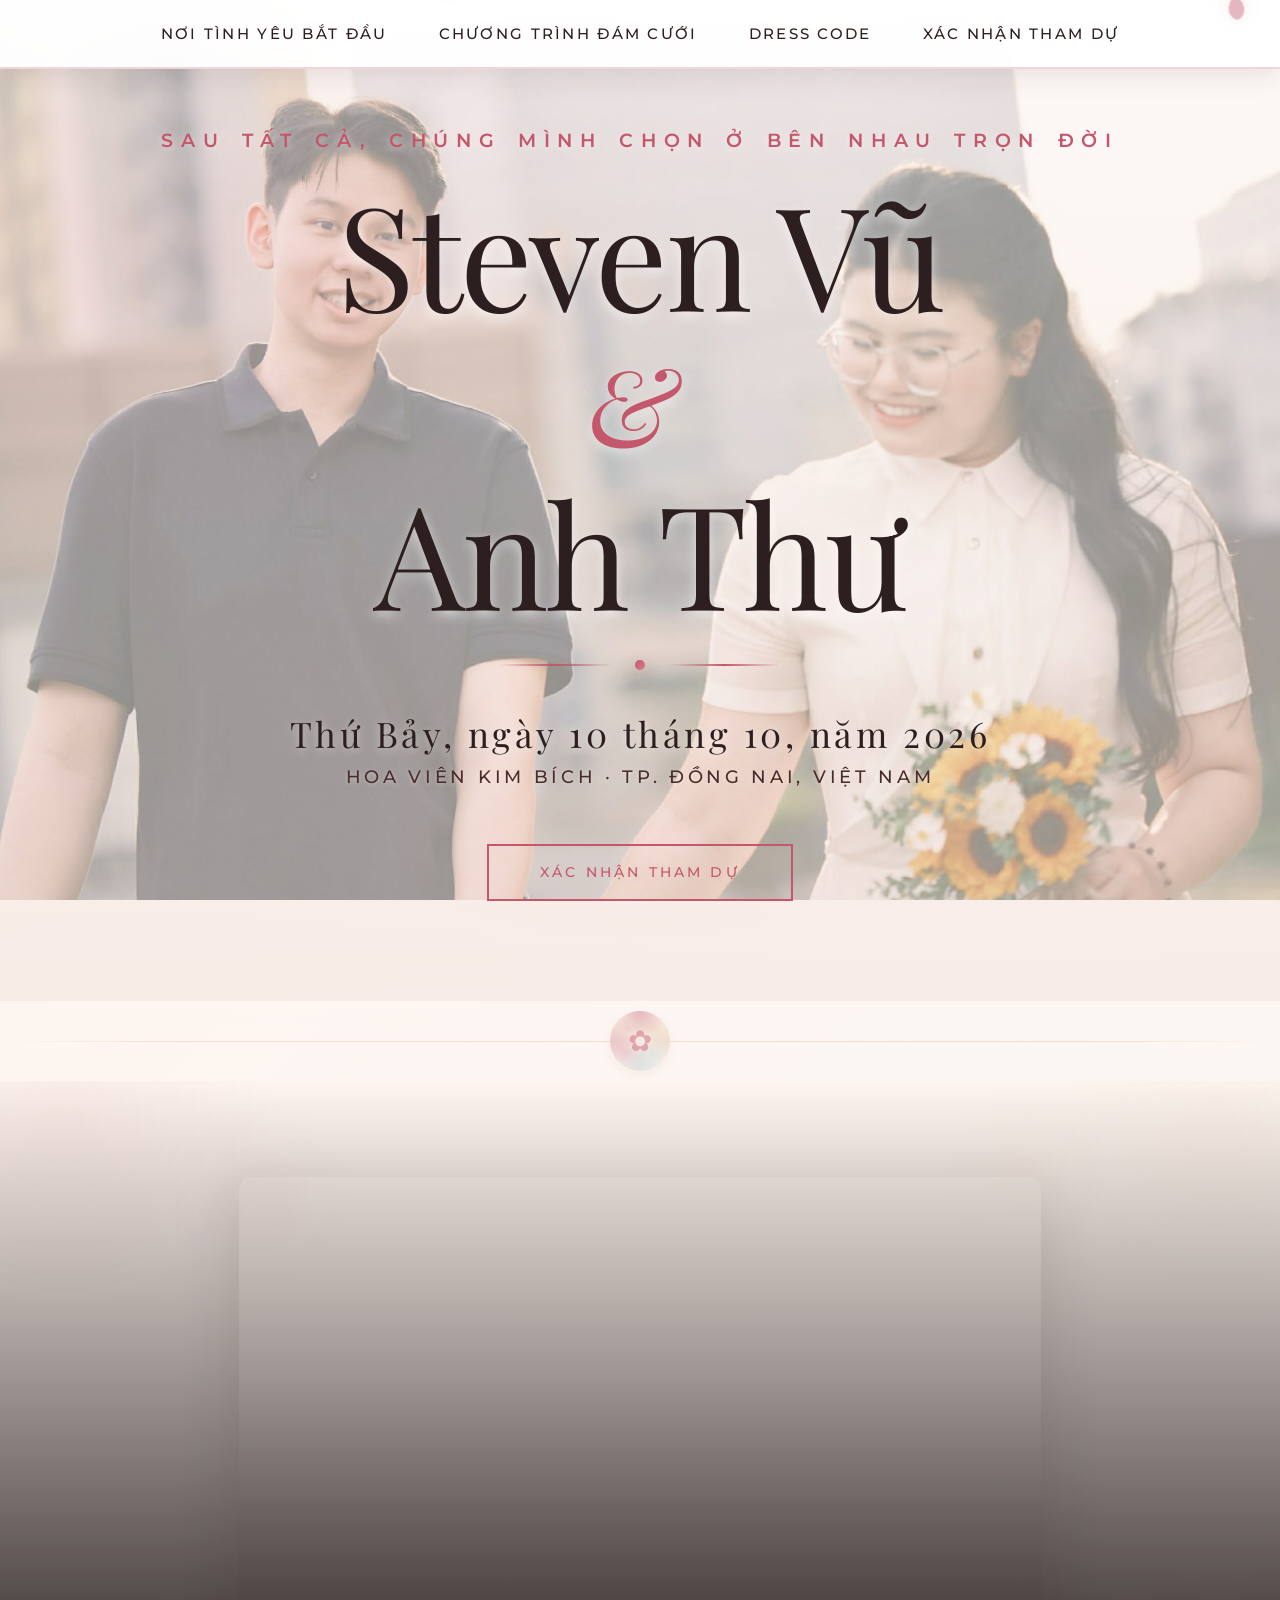
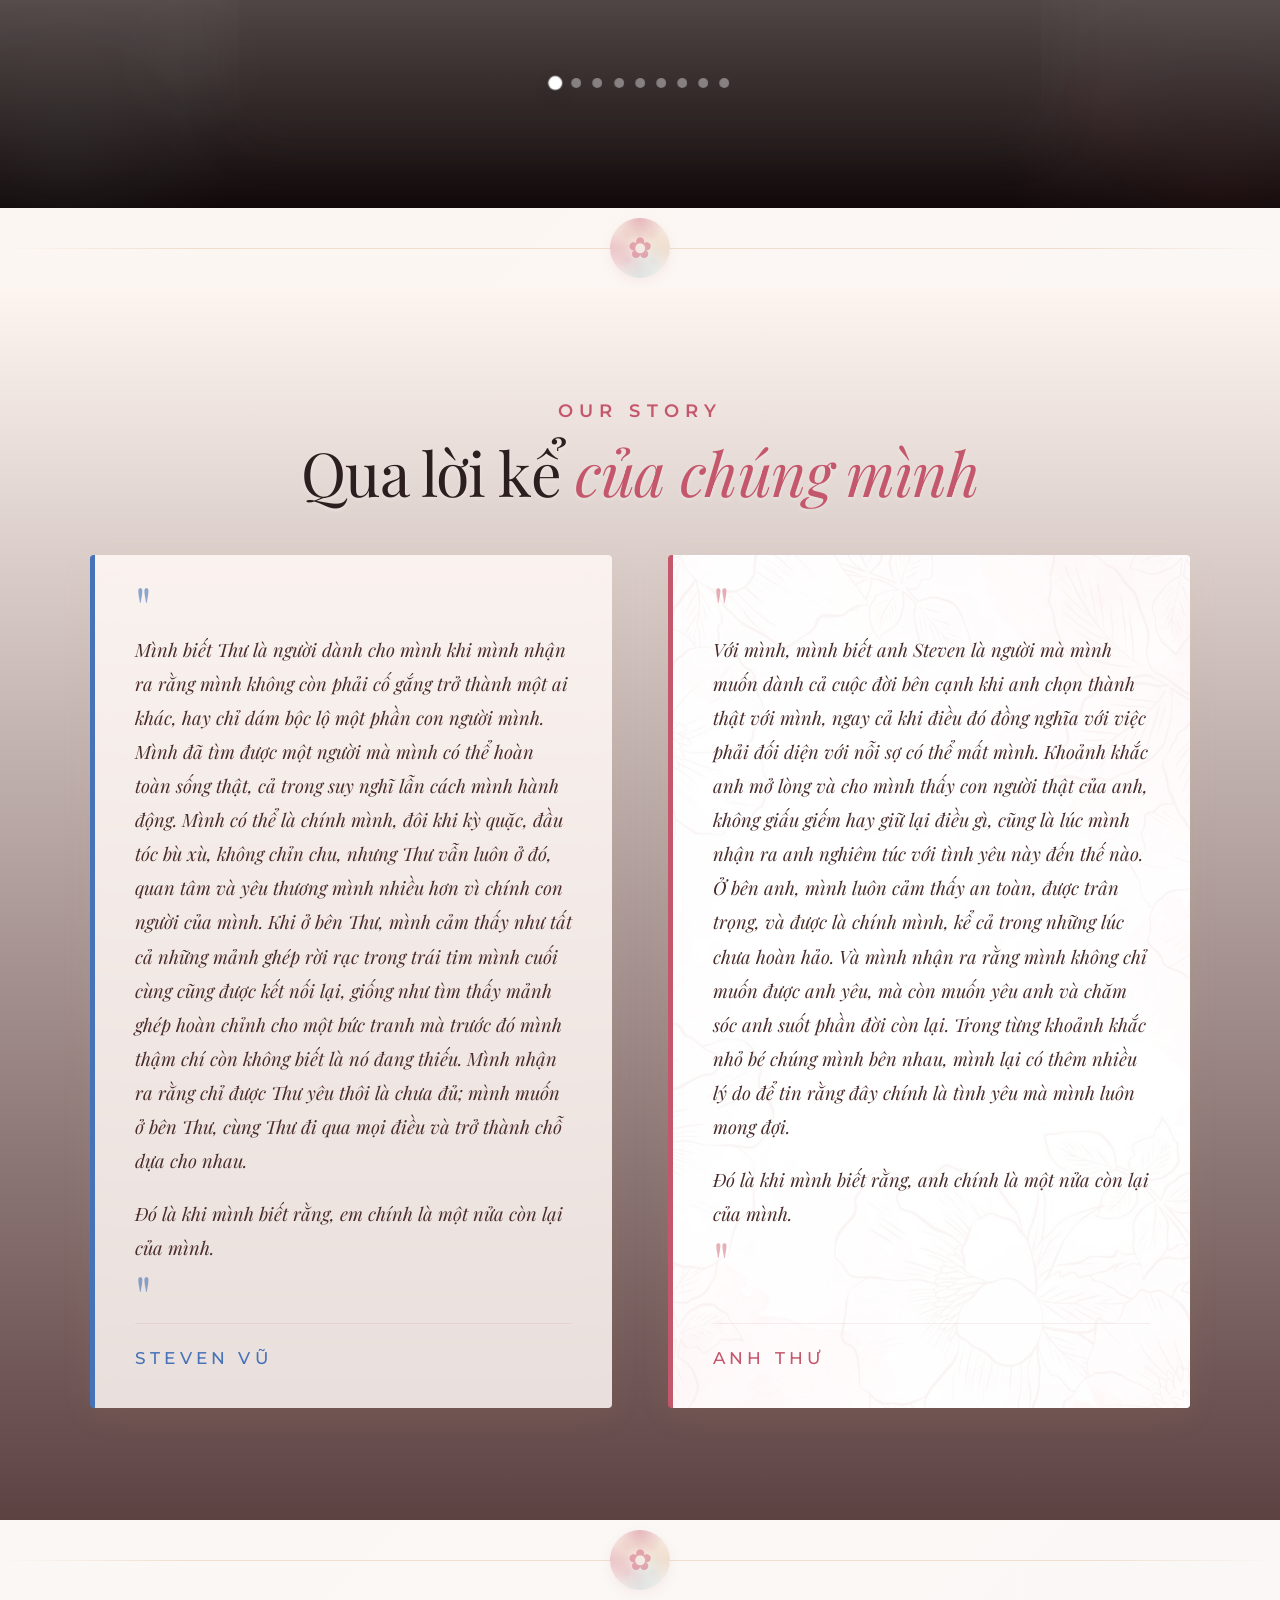
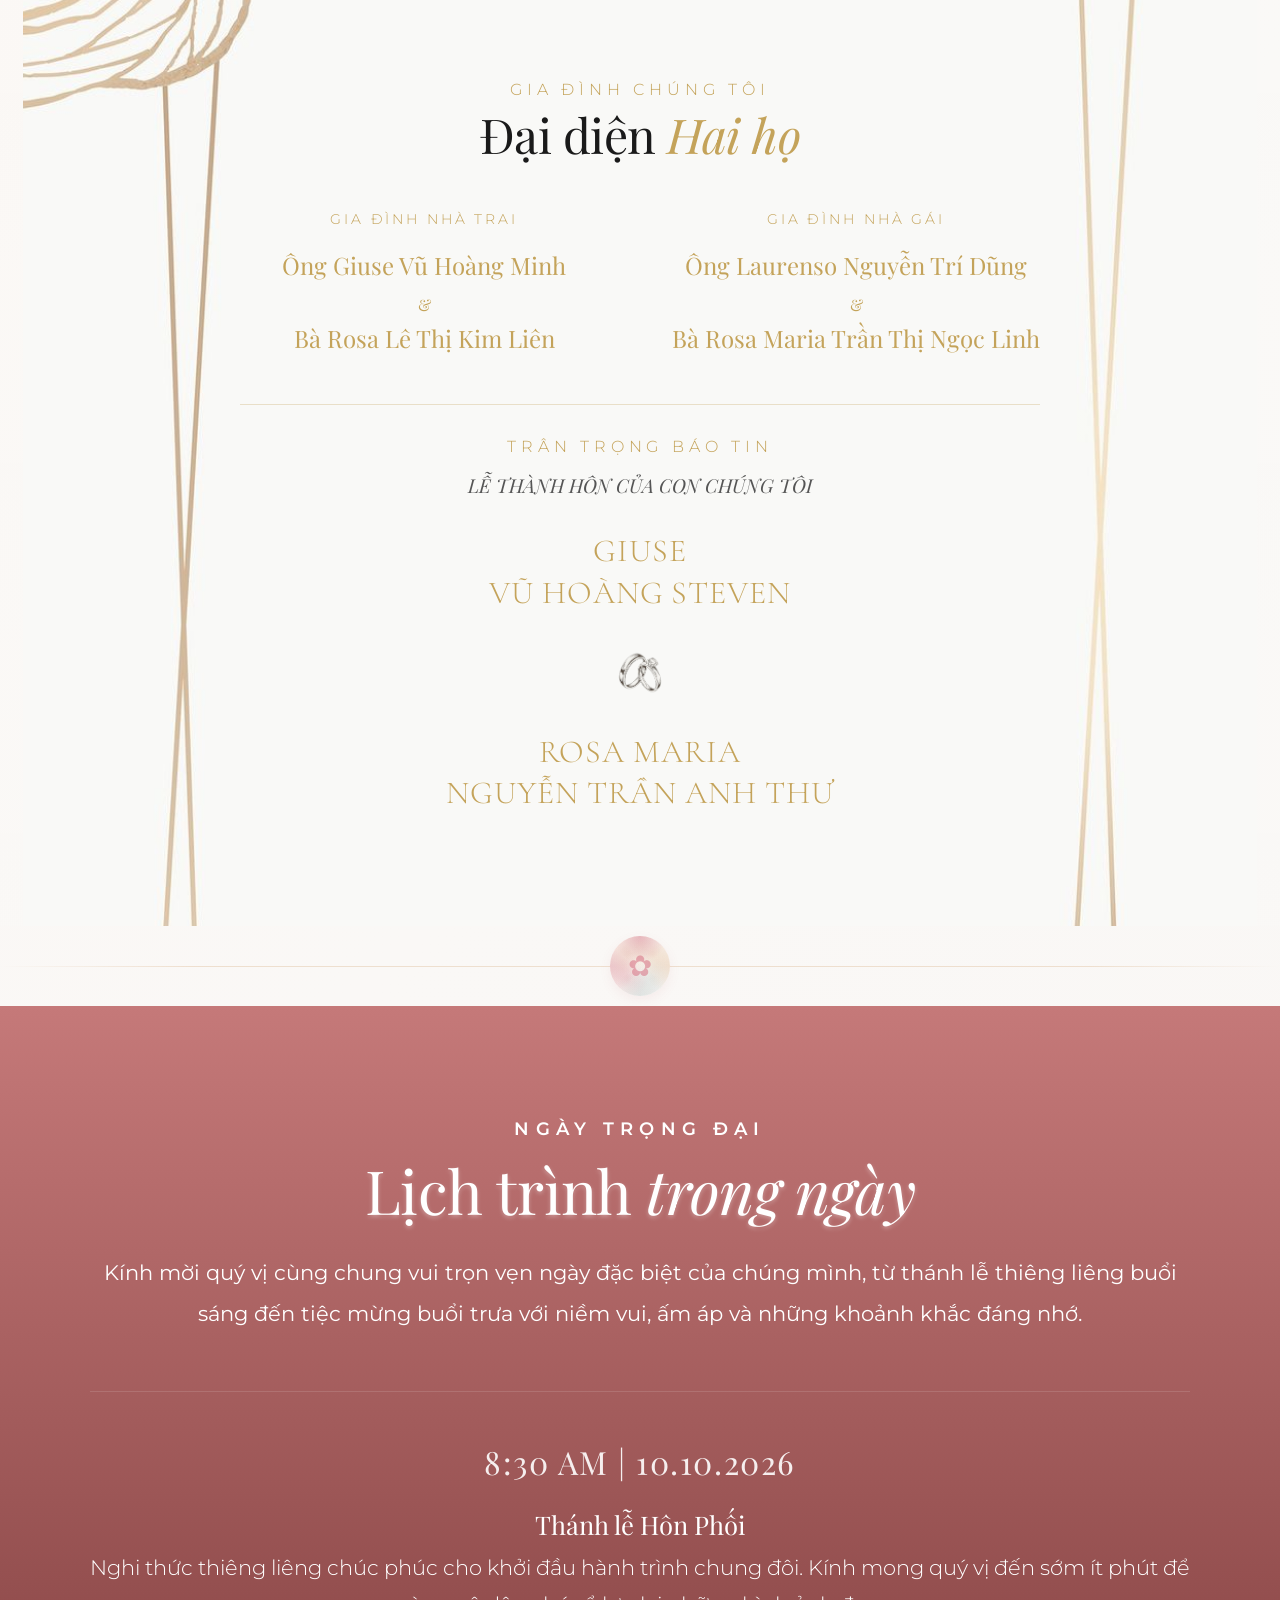
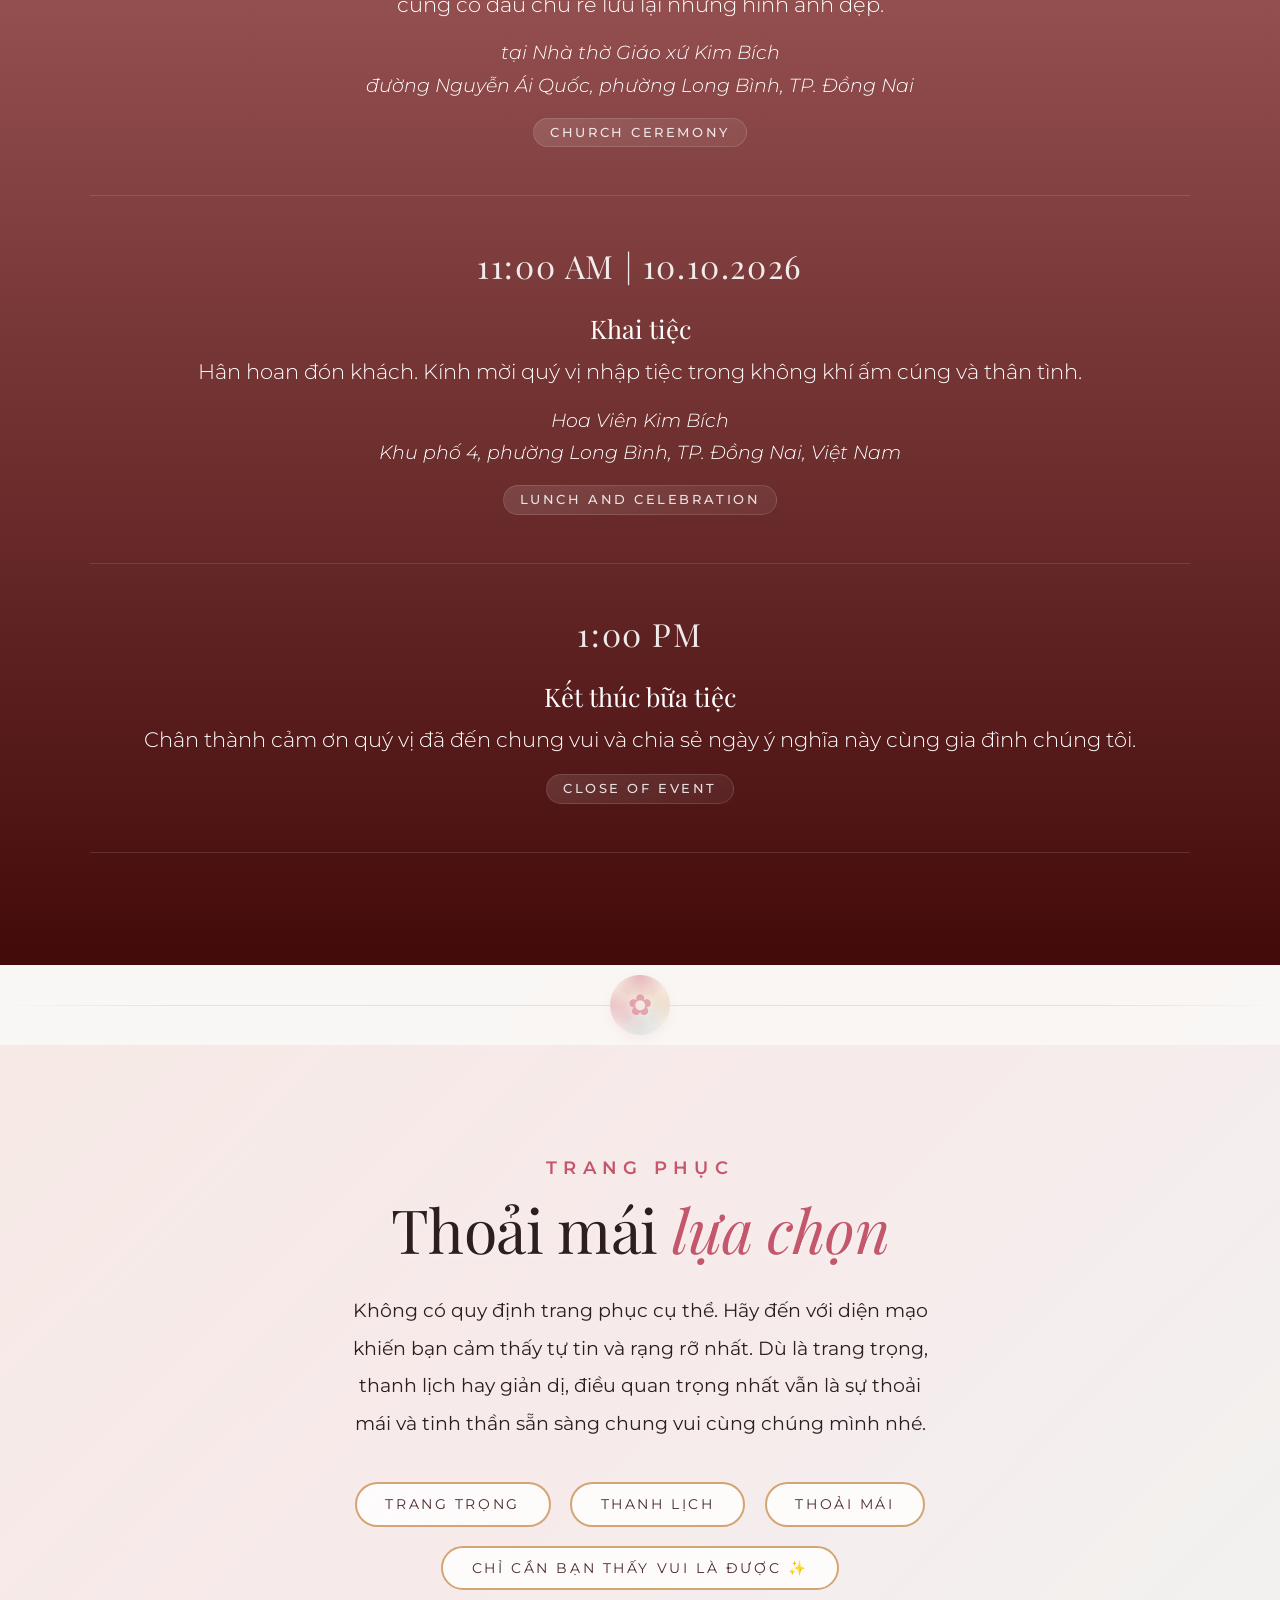
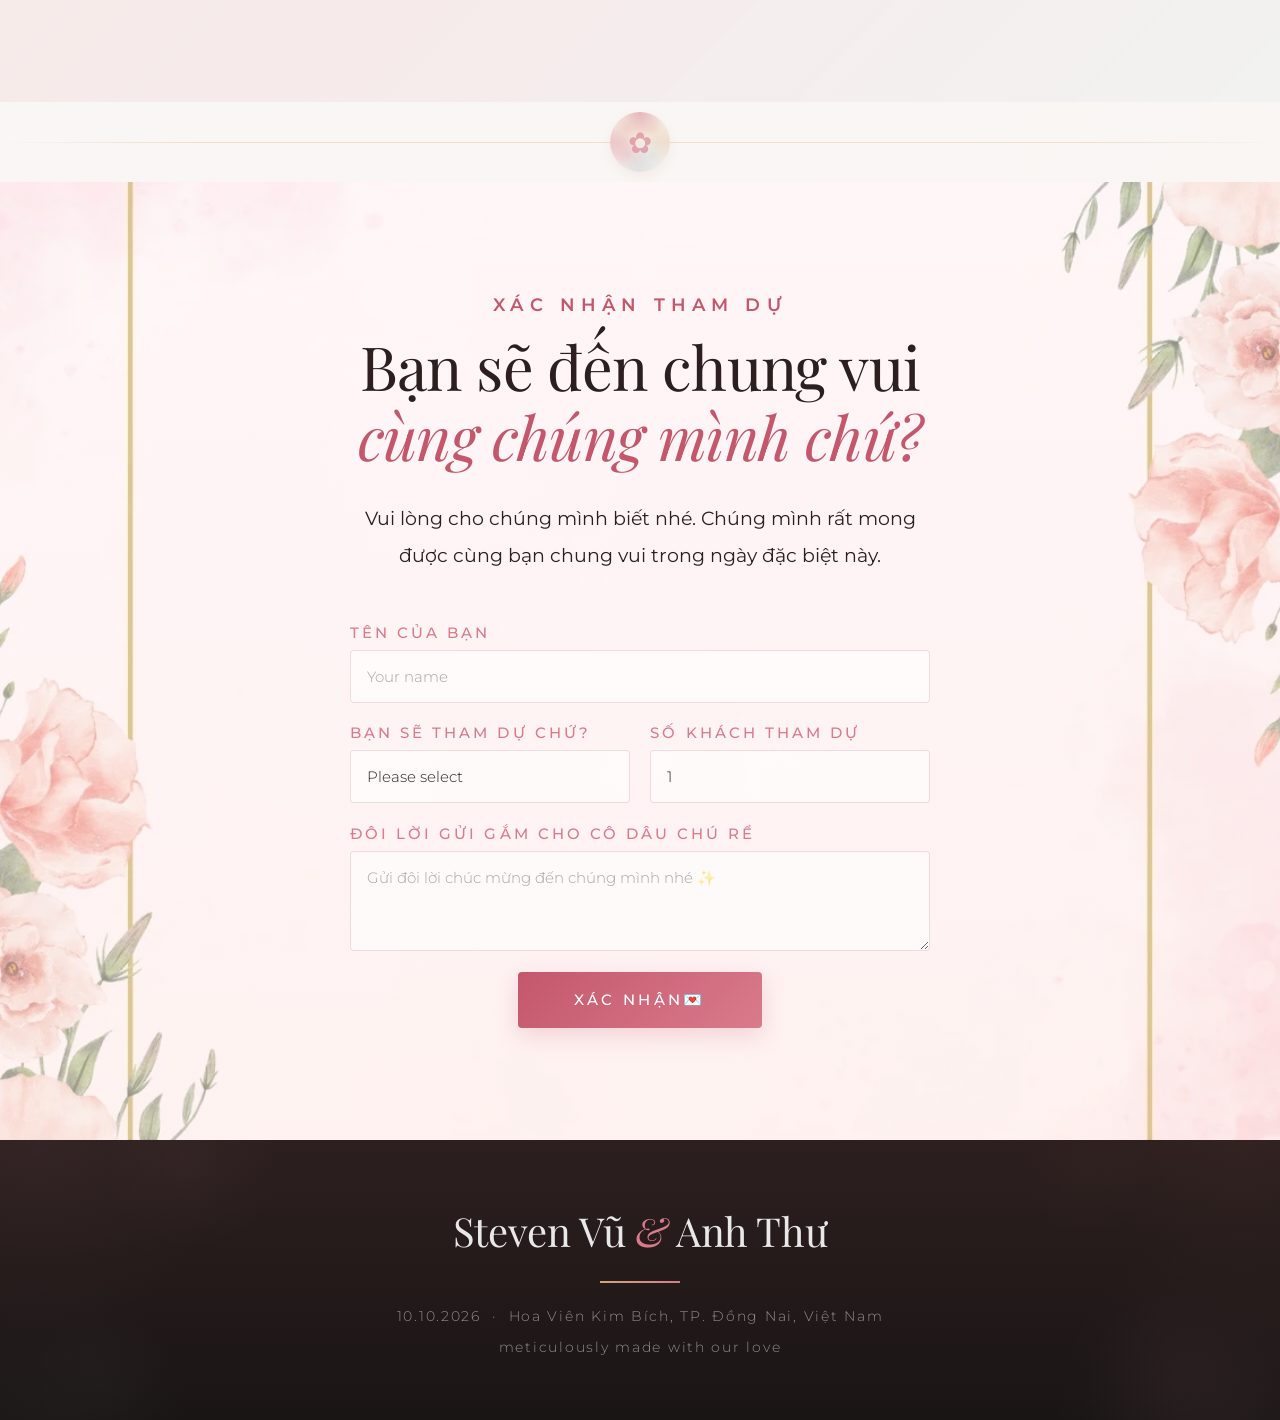
==== commit 2b5daf2a: "translate English into Vietnamese" ====
--- a/index.html
+++ b/index.html
@@ -3,7 +3,7 @@
 <head>
   <meta charset="UTF-8" />
   <meta name="viewport" content="width=device-width, initial-scale=1.0"/>
-  <title>Steven Vu & Anh Thu — October 10, 2026</title>
+  <title>Steven Vũ & Anh Thư — Thứ Bảy, ngày 10 tháng 10, năm 2026</title>
   <link rel="preconnect" href="https://fonts.googleapis.com">
   <link rel="preconnect" href="https://fonts.gstatic.com" crossorigin>
   <link href="https://fonts.googleapis.com/css2?family=Cormorant+Garamond:wght@300;400;500&family=Playfair+Display:wght@300;400;500&family=Montserrat:wght@200;300;400;500&display=swap" rel="stylesheet">
@@ -15,19 +15,19 @@
 <div class="sakura-container" id="sakuraContainer"></div>
 
 <nav>
-  <a href="#story">Our Story</a>
-  <a href="#schedule">Schedule</a>
+  <a href="#story">Nơi tình yêu bắt đầu</a>
+  <a href="#schedule">Chương trình đám cưới</a>
   <a href="#dresscode">Dress Code</a>
-  <a href="#rsvp">RSVP</a>
+  <a href="#rsvp">Xác nhận tham dự</a>
 </nav>
 
 <section id="hero">
-  <p class="hero-eyebrow">Together at last</p>
-  <h1 class="hero-names">Steven Vu <span class="amp">&amp;</span> Anh Thu</h1>
+  <p class="hero-eyebrow">Sau tất cả, chúng mình chọn ở bên nhau trọn đời</p>
+  <h1 class="hero-names">Steven Vũ <span class="amp">&amp;</span> Anh Thư</h1>
   <div class="hero-rule"><span></span><div class="dot"></div><span></span></div>
-  <p class="hero-date">October 10, 2026</p>
-  <p class="hero-venue">Hoa Vien Kim Bich · Dong Nai, Vietnam</p>
-  <div class="hero-cta"><a href="#rsvp" class="btn">Kindly Reply</a></div>
+  <p class="hero-date">Thứ Bảy, ngày 10 tháng 10, năm 2026</p>
+  <p class="hero-venue">Hoa Viên Kim Bích · TP. Đồng Nai, Việt Nam</p>
+  <div class="hero-cta"><a href="#rsvp" class="btn">Xác nhận tham dự</a></div>
 </section>
 
 <div class="section-divider"><div class="divider-line"></div><div class="divider-flower"></div></div>
@@ -54,21 +54,21 @@
 <section id="story">
   <div class="section-inner">
     <p class="section-label" style="text-align:center">Our Story</p>
-    <h2 class="section-title" style="text-align:center">In their own <em>words</em></h2>
+    <h2 class="section-title" style="text-align:center">Qua lời kể <em>của chúng mình</em></h2>
     <div class="story-grid">
       <div class="quote-card">
         <span class="quote-mark">"</span>
-        <p class="quote-text">I knew Thu was the one for me when I realized I wasn't pretending to be someone else or only revealing fragments of who I am. I found someone I could be completely genuine with, in every thought, in every feeling, and in every small action - even in moments of doubt or imperfection. Being with her, I felt like all the scattered parts of my heart and my life came together, like finding the one piece that completes a puzzle I didn't even know was incomplete. I realized that being loved by her wasn't enough; I wanted to give her all of me, to protect her, support her, and share everything that I am.</p>
-        <p class="quote-text">That was when I knew, she was my other half.</p> 
+        <p class="quote-text">Mình biết Thư là người dành cho mình khi mình nhận ra rằng mình không còn phải cố gắng trở thành một ai khác, hay chỉ dám bộc lộ một phần con người mình. Mình đã tìm được một người mà mình có thể hoàn toàn sống thật, cả trong suy nghĩ lẫn cách mình hành động. Mình có thể là chính mình, đôi khi kỳ quặc, đầu tóc bù xù, không chỉn chu, nhưng Thư vẫn luôn ở đó, quan tâm và yêu thương mình nhiều hơn vì chính con người của mình. Khi ở bên Thư, mình cảm thấy như tất cả những mảnh ghép rời rạc trong trái tim mình cuối cùng cũng được kết nối lại, giống như tìm thấy mảnh ghép hoàn chỉnh cho một bức tranh mà trước đó mình thậm chí còn không biết là nó đang thiếu. Mình nhận ra rằng chỉ được Thư yêu thôi là chưa đủ; mình muốn ở bên Thư, cùng Thư đi qua mọi điều và trở thành chỗ dựa cho nhau.</p>
+        <p class="quote-text">Đó là khi mình biết rằng, em chính là một nửa còn lại của mình.</p> 
         <span class="quote-mark">"</span>
-        <p class="quote-author">Steven Vu</p>
+        <p class="quote-author">Steven Vũ</p>
       </div>
       <div class="quote-card pink-top">
         <span class="quote-mark">"</span>
-        <p class="quote-text">For me, I knew Steven was the one I wanted to spend my life with when he chose to be honest with me, even when it meant facing the fear of possibly losing me. The moment he opened up and showed me who he truly was, without hiding or holding back, was when I realized how serious he was about this love. With him, I always feel safe, valued, and free to be myself, even in my imperfect moments. And I realized that I don't just want to be loved by him, I want to love him and take care of him for the rest of my life. In every little moment we share, I find more reasons to believe that this is the kind of love I have always been hoping for.</p>
-        <p class="quote-text">That was when I knew, he was my other half.</p> 
+        <p class="quote-text">Với mình, mình biết anh Steven là người mà mình muốn dành cả cuộc đời bên cạnh khi anh chọn thành thật với mình, ngay cả khi điều đó đồng nghĩa với việc phải đối diện với nỗi sợ có thể mất mình. Khoảnh khắc anh mở lòng và cho mình thấy con người thật của anh, không giấu giếm hay giữ lại điều gì, cũng là lúc mình nhận ra anh nghiêm túc với tình yêu này đến thế nào. Ở bên anh, mình luôn cảm thấy an toàn, được trân trọng, và được là chính mình, kể cả trong những lúc chưa hoàn hảo. Và mình nhận ra rằng mình không chỉ muốn được anh yêu, mà còn muốn yêu anh và chăm sóc anh suốt phần đời còn lại. Trong từng khoảnh khắc nhỏ bé chúng mình bên nhau, mình lại có thêm nhiều lý do để tin rằng đây chính là tình yêu mà mình luôn mong đợi.</p>
+        <p class="quote-text">Đó là khi mình biết rằng, anh chính là một nửa còn lại của mình.</p> 
         <span class="quote-mark">"</span>
-        <p class="quote-author">Anh Thu</p>
+        <p class="quote-author">Anh Thư</p>
       </div>
     </div>
   </div>
@@ -78,16 +78,16 @@
 
 <section id="family">
   <div class="section-inner">
-    <p class="section-label">Our Families</p>
-    <h2 class="section-title">The <em>Families</em></h2>
+    <p class="section-label">Gia đình chúng tôi</p>
+    <h2 class="section-title">Đại diện <em>Hai họ</em></h2>
     <div class="family-container">
-      <div class="family-side"><h3>The Groom's Family</h3><div class="couple-names">Mr. Vu Hoang Minh<br><span class="gold-amp">&amp;</span><br>Mrs. Le Thi Kim Lien</div></div>
-      <div class="family-side"><h3>The Bride's Family</h3><div class="couple-names">Mr. Nguyen Tri Dung<br><span class="gold-amp">&amp;</span><br>Mrs. Tran Thi Ngoc Linh</div></div>
+      <div class="family-side"><h3>Gia đình Nhà Trai</h3><div class="couple-names">Ông Giuse Vũ Hoàng Minh<br><span class="gold-amp">&amp;</span><br>Bà Rosa Lê Thị Kim Liên</div></div>
+      <div class="family-side"><h3>Gia đình Nhà Gái</h3><div class="couple-names"> Ông Laurenso Nguyễn Trí Dũng<br><span class="gold-amp">&amp;</span><br>Bà Rosa Maria Trần Thị Ngọc Linh</div></div>
     </div>
     <div class="family-announcement">
-      <div class="announcement-overline">TOGETHER WITH THEIR FAMILIES</div>
-      <div class="announcement-subtitle">We are pleased to announce</div>
-      <div class="announcement-heading">THE WEDDING OF OUR CHILDREN</div>
+      <div class="announcement-overline">TRÂN TRỌNG BÁO TIN</div>
+      <div class="announcement-subtitle">LỄ THÀNH HÔN CỦA CON CHÚNG TÔI</div>
+      <!-- <div class="announcement-heading">THE WEDDING OF OUR CHILDREN</div> -->
       <div class="couple-names-announcement">
         <div class="announce-groom">GIUSE<br>VŨ HOÀNG STEVEN</div>
         <div class="announce-ring-img"><img src="images/wedding-rings.png" alt="Wedding rings" class="rings-icon-vertical" loading="lazy"></div>
@@ -101,13 +101,13 @@
 
 <section id="schedule">
   <div class="section-inner">
-    <p class="section-label">The Day</p>
-    <h2 class="section-title">Day <em>Schedule</em></h2>
-    <p class="section-body">Join us for a full day of celebration, from a sacred morning mass to an afternoon of feasting, joy, and dancing.</p>
+    <p class="section-label">Ngày Trọng Đại</p>
+    <h2 class="section-title">Lịch trình <em>trong ngày</em></h2>
+    <p class="section-body">Kính mời quý vị cùng chung vui trọn vẹn ngày đặc biệt của chúng mình, từ thánh lễ thiêng liêng buổi sáng đến tiệc mừng buổi trưa với niềm vui, ấm áp và những khoảnh khắc đáng nhớ.</p>
     <div class="schedule-list">
-      <div class="schedule-item"><div class="sched-time">8:30 AM</div><div class="sched-content"><h3>Wedding Mass</h3><p>A sacred ceremony to bless the beginning of our life together. Please arrive a few minutes early.</p><span class="sched-address">Kim Bich Church<br>Nguyen Ai Quoc Street, Ho Nai, Long Binh, Dong Nai</span><span class="sched-tag">Church Ceremony</span></div></div>
-      <div class="schedule-item"><div class="sched-time">11:00 AM</div><div class="sched-content"><h3>Reception Begins</h3><p>Doors open. Come hungry, come happy.</p><span class="sched-address">Hoa Vien Kim Bich<br>Area 4, Long Binh, Dong Nai, Vietnam</span><span class="sched-tag">Lunch and Celebration</span></div></div>
-      <div class="schedule-item"><div class="sched-time">1:00 PM</div><div class="sched-content"><h3>End of Celebration</h3><p>Thank you for celebrating with us. We are so grateful to have shared this day with you.</p><span class="sched-tag">Close of Event</span></div></div>
+      <div class="schedule-item"><div class="sched-time">8:30 AM          |          10.10.2026</div><div class="sched-content"><h3>Thánh lễ Hôn Phối</h3><p>Nghi thức thiêng liêng chúc phúc cho khởi đầu hành trình chung đôi. Kính mong quý vị đến sớm ít phút để cùng cô dâu chú rể lưu lại những hình ảnh đẹp.</p><span class="sched-address">tại Nhà thờ Giáo xứ Kim Bích<br>đường Nguyễn Ái Quốc, phường Long Bình, TP. Đồng Nai</span><span class="sched-tag">Church Ceremony</span></div></div>
+      <div class="schedule-item"><div class="sched-time">11:00 AM          |          10.10.2026</div><div class="sched-content"><h3>Khai tiệc</h3><p>Hân hoan đón khách. Kính mời quý vị nhập tiệc trong không khí ấm cúng và thân tình.</p><span class="sched-address">Hoa Viên Kim Bích<br>Khu phố 4, phường Long Bình, TP. Đồng Nai, Việt Nam</span><span class="sched-tag">Lunch and Celebration</span></div></div>
+      <div class="schedule-item"><div class="sched-time">1:00 PM</div><div class="sched-content"><h3>Kết thúc bữa tiệc</h3><p>Chân thành cảm ơn quý vị đã đến chung vui và chia sẻ ngày ý nghĩa này cùng gia đình chúng tôi.</p><span class="sched-tag">Close of Event</span></div></div>
     </div>
   </div>
 </section>
@@ -116,44 +116,45 @@
 
 <section id="dresscode">
   <div class="section-inner">
-    <p class="section-label">What to Wear</p>
-    <h2 class="section-title">Dress <em>Freely</em></h2>
-    <p class="section-body">No strict dress code here. Come as you feel most wonderful. Whether you go formal, semi-formal, or casual, all that matters is that you are comfortable and ready to celebrate with us.</p>
-    <div class="dress-chips"><div class="dress-chip">Formal</div><div class="dress-chip">Semi-formal</div><div class="dress-chip">Casual</div><div class="dress-chip">Whatever makes you happy ✨</div></div>
+    <p class="section-label">Trang phục</p>
+    <h2 class="section-title">Thoải mái <em>lựa chọn</em></h2>
+    <p class="section-body">Không có quy định trang phục cụ thể. Hãy đến với diện mạo khiến bạn cảm thấy tự tin và rạng rỡ nhất. Dù là trang trọng, thanh lịch hay giản dị, điều quan trọng nhất vẫn là sự thoải mái và tinh thần sẵn sàng chung vui cùng chúng mình nhé.</p>
+    <div class="dress-chips"><div class="dress-chip">Trang trọng</div><div class="dress-chip">Thanh lịch</div><div class="dress-chip">Thoải mái</div><div class="dress-chip">Chỉ cần bạn thấy vui là được ✨</div></div>
   </div>
 </section>
 
 <div class="section-divider"><div class="divider-line"></div><div class="divider-flower"></div></div>
 
-<section id="rsvp"><div class="section-inner"><p class="section-label">Kindly Reply</p><h2 class="section-title">Will you <em>join us?</em></h2><p class="section-body">Please let us know. We can't wait to celebrate with you.</p>
+<section id="rsvp"><div class="section-inner"><p class="section-label">Xác nhận tham dự</p><h2 class="section-title">Bạn sẽ đến chung vui <em>cùng chúng mình chứ?</em></h2><p class="section-body">Vui lòng cho chúng mình biết nhé. Chúng mình rất mong được cùng bạn chung vui trong ngày đặc biệt này.</p>
   <form class="rsvp-form" id="rsvpForm" action="https://api.web3forms.com/submit" method="POST">
     <input type="hidden" name="access_key" value="efd6dee8-a454-4cf7-bd7d-28db5ed79d37">
     <input type="hidden" name="subject" value="New RSVP from Wedding Website">
     <input type="hidden" name="redirect" value="false">
     <input type="hidden" name="from_name" value="Steven & Thu Wedding">
-    <div class="form-row"><div class="form-group"><label for="fname">First Name</label><input type="text" id="fname" name="first_name" placeholder="Your name" required></div>
-    <div class="form-group"><label for="lname">Last Name</label><input type="text" id="lname" name="last_name" placeholder="Your surname" required></div></div>
-    <div class="form-group"><label for="email">Email</label><input type="email" id="email" name="email" placeholder="your@email.com" required></div>
-    <div class="form-row"><div class="form-group"><label for="attending">Attending?</label><select id="attending" name="attending" required><option value="" disabled selected>Please select</option><option value="yes">Joyfully accepts</option><option value="no">Regretfully declines</option></select></div>
-    <div class="form-group"><label for="guests">Number of Guests</label><select id="guests" name="guests"><option value="1">1</option><option value="2">2</option><option value="3">3</option><option value="4">4</option></select></div></div>
-    <div class="form-group"><label for="message">A Note for the Couple</label><textarea id="message" name="message" placeholder="Leave us a warm wish..."></textarea></div>
-    <button type="submit" class="btn-submit">Send RSVP</button>
+    <!-- <div class="form-row"> -->
+      <div class="form-group"><label for="fname">Tên của bạn</label><input type="text" id="fname" name="first_name" placeholder="Your name" required></div>
+    <!-- <div class="form-group"><label for="lname">Last Name</label><input type="text" id="lname" name="last_name" placeholder="Your surname" required></div></div>
+    <div class="form-group"><label for="email">Email</label><input type="email" id="email" name="email" placeholder="your@email.com" required></div> -->
+    <div class="form-row"><div class="form-group"><label for="attending">Bạn sẽ tham dự chứ?</label><select id="attending" name="attending" required><option value="" disabled selected>Please select</option><option value="yes">Có, tôi sẽ đến 🥰</option><option value="no">Xin lỗi, tôi không tham dự được ☺️</option></select></div>
+    <div class="form-group"><label for="guests">Số khách tham dự</label><select id="guests" name="guests"><option value="1">1</option><option value="2">2</option><option value="3">3</option><option value="4">4</option></select></div></div>
+    <div class="form-group"><label for="message">Đôi lời gửi gắm cho cô dâu chú rể</label><textarea id="message" name="message" placeholder="Gửi đôi lời chúc mừng đến chúng mình nhé ✨"></textarea></div>
+    <button type="submit" class="btn-submit">Xác nhận💌</button>
     <div id="formAlert" class="alert-message" style="display:none;"></div>
   </form>
 </div></section>
 
 <footer>
-  <p class="footer-names">Steven Vu <em>&amp;</em> Anh Thu</p>
+  <p class="footer-names">Steven Vũ <em>&amp;</em> Anh Thư
   <div class="footer-rule"></div>
-  <p>October 10, 2026 &nbsp;·&nbsp; Hoa Vien Kim Bich, Dong Nai, Vietnam</p>
-  <p style="margin-top:0.8rem">made with love and matcha latte</p>
+  <p>10.10.2026 &nbsp;·&nbsp; Hoa Viên Kim Bích, TP. Đồng Nai, Việt Nam</p>
+  <p style="margin-top:0.8rem">meticulously made with our love</p>
 </footer>
 
 <audio id="bgMusic" preload="auto"></audio>
 
 <div id="musicControls" class="music-controls">
   <button class="minimize-btn" id="minimizeBtn" title="Collapse">−</button>
-  <div class="music-title">Listen to our playlist! 🎵</div>
+  <div class="music-title">Cùng nghe playlist của chúng mình nhé!🎵</div>
   <div class="now-playing"><span id="currentSongName">No song playing</span></div>
   <div class="control-buttons">
     <button id="shuffleBtn" class="control-btn" title="Shuffle"><svg viewBox="0 0 24 24" width="20" height="20" fill="currentColor"><path d="M10.59 9.17L5.41 4 4 5.41l5.17 5.17 1.42-1.41zM14.5 4l2.04 2.04L4 18.59 5.41 20 17.96 7.46 20 9.5V4h-5.5zm.33 9.41l-1.41 1.41 3.13 3.13L14.5 20H20v-5.5l-2.04 2.04-3.13-3.13z"/></svg></button>
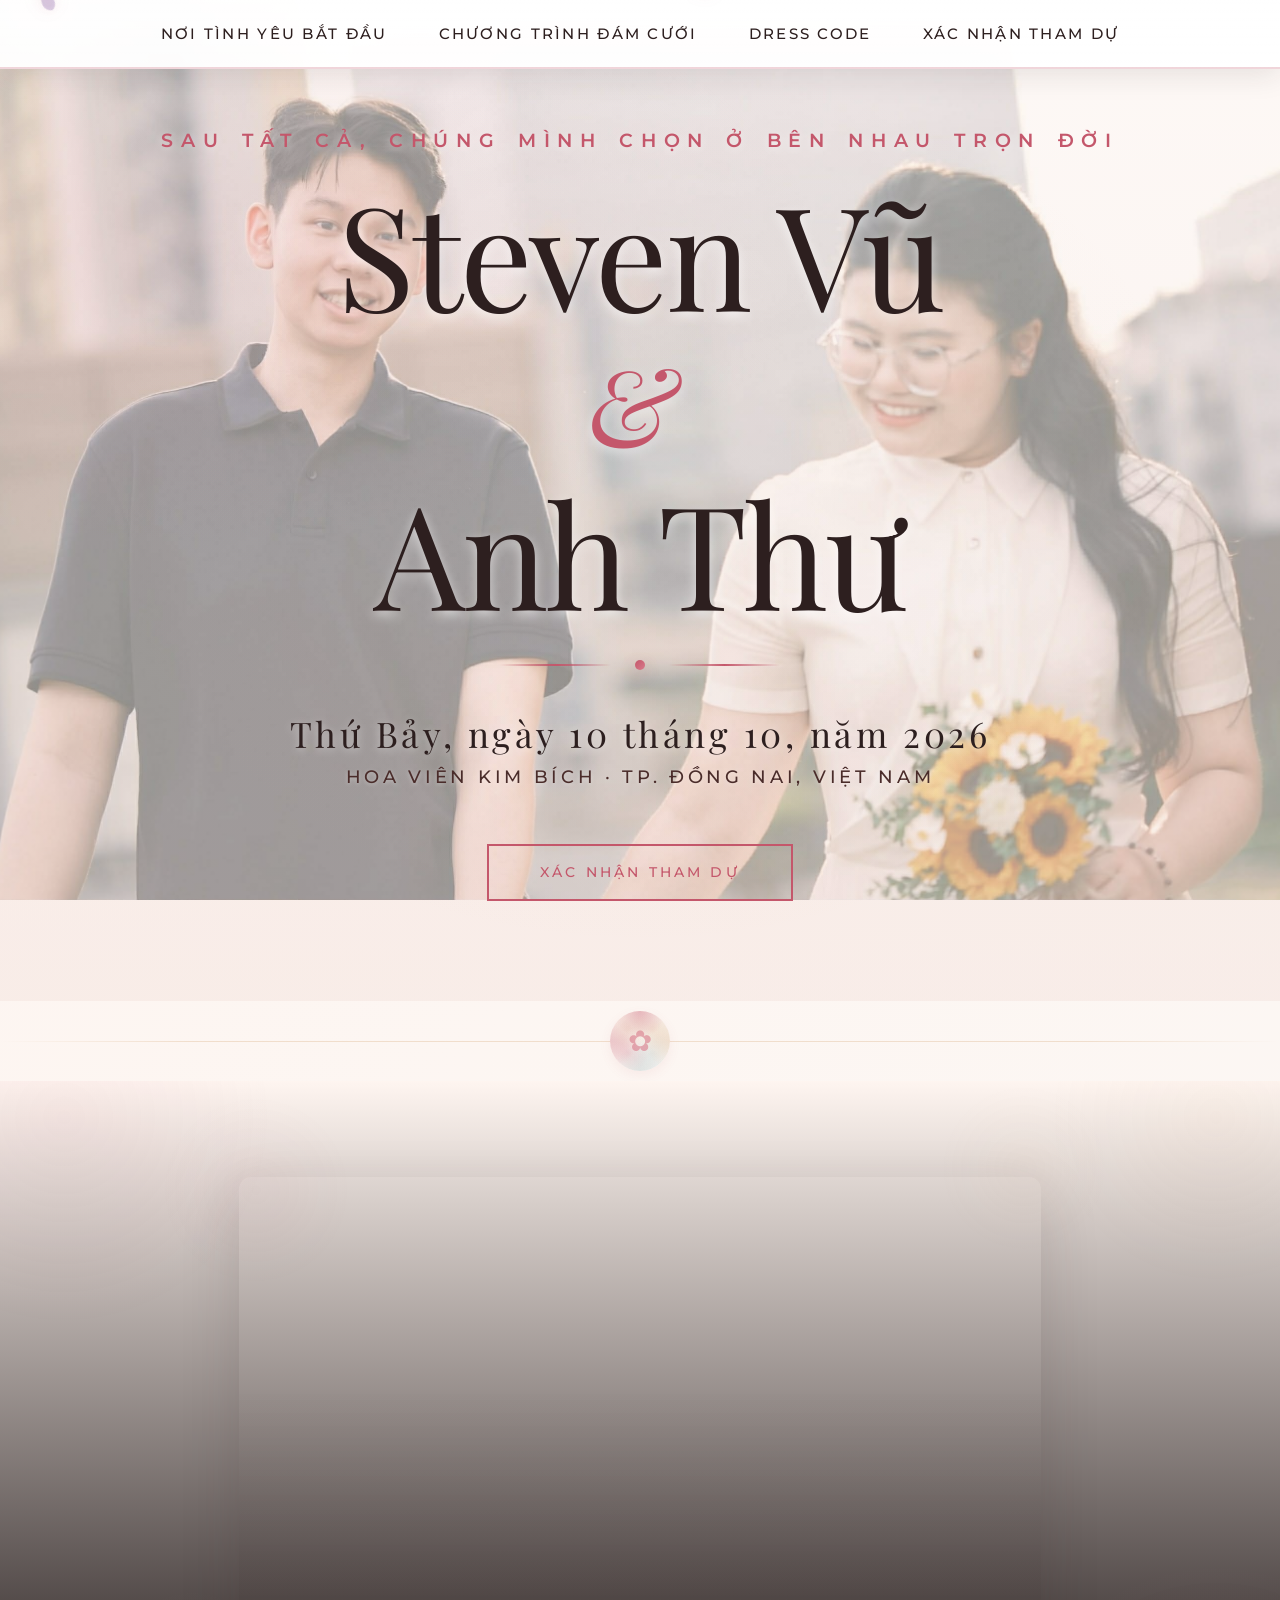
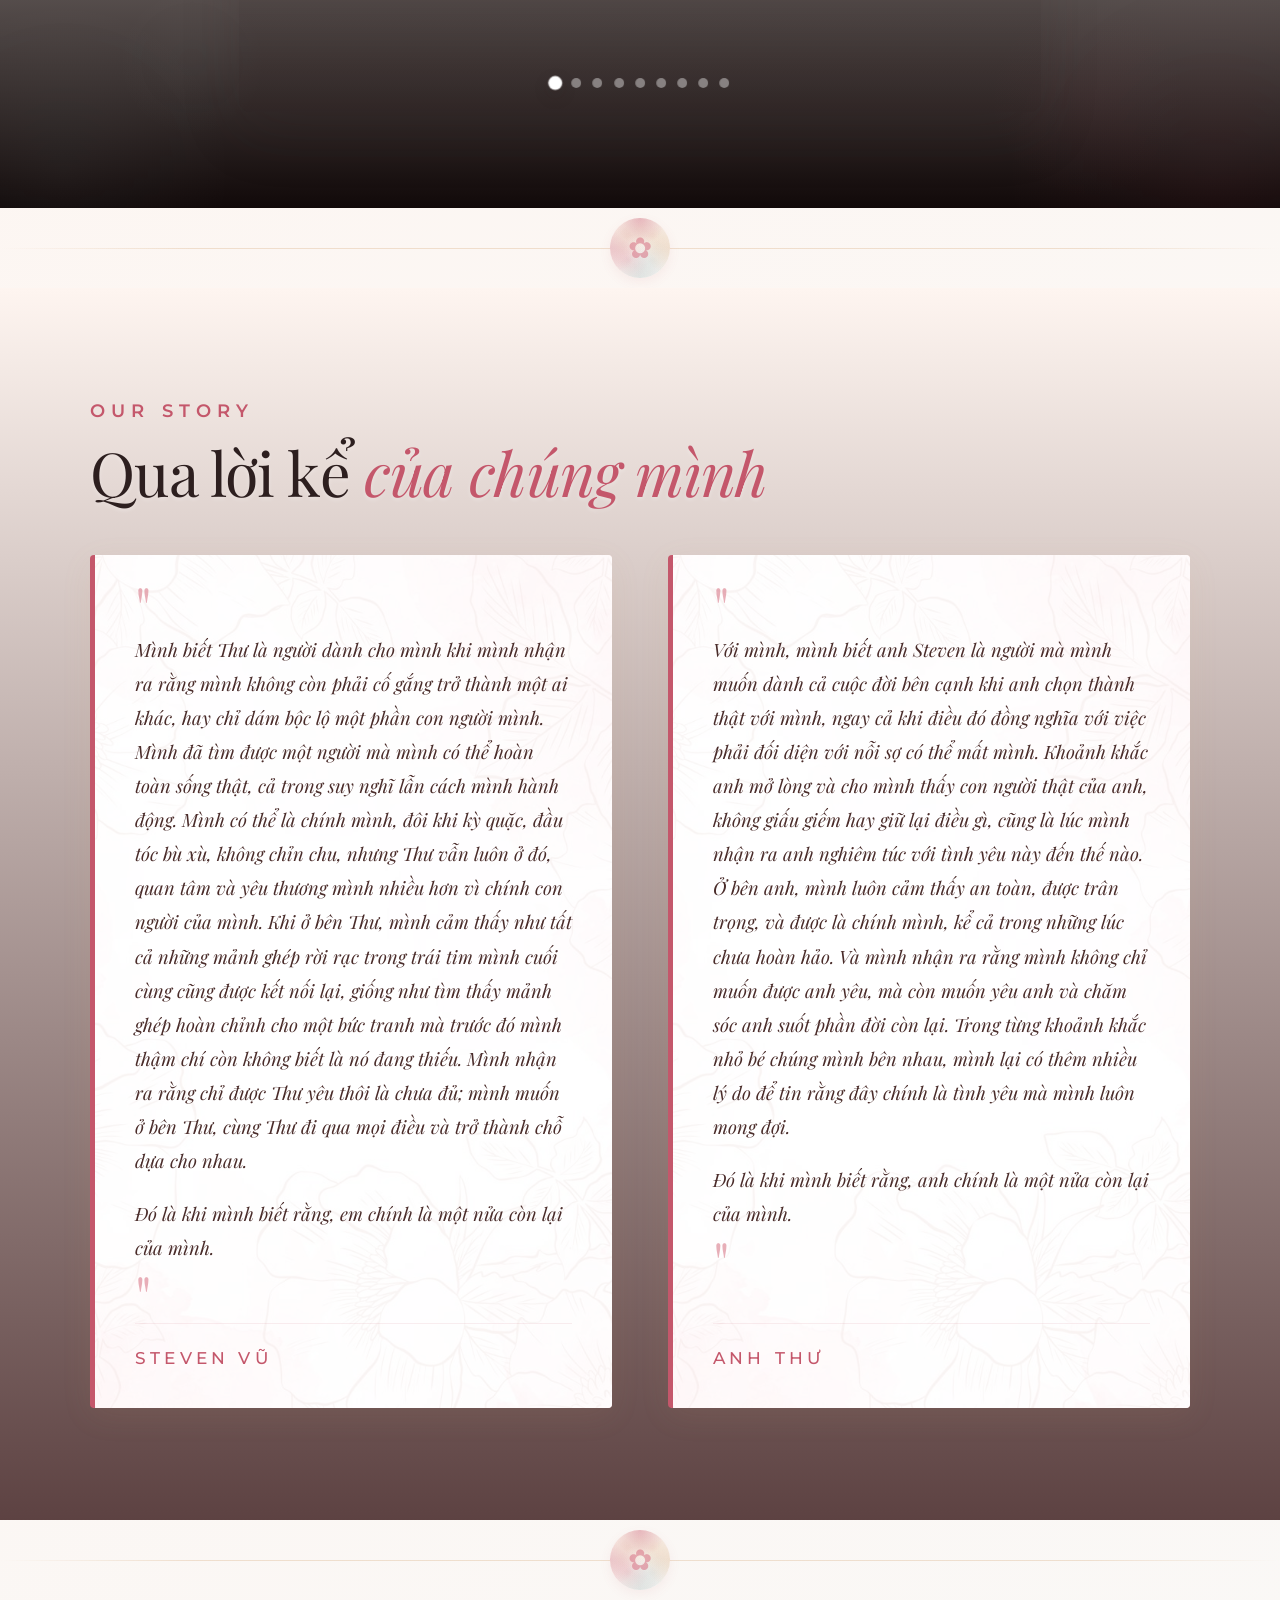
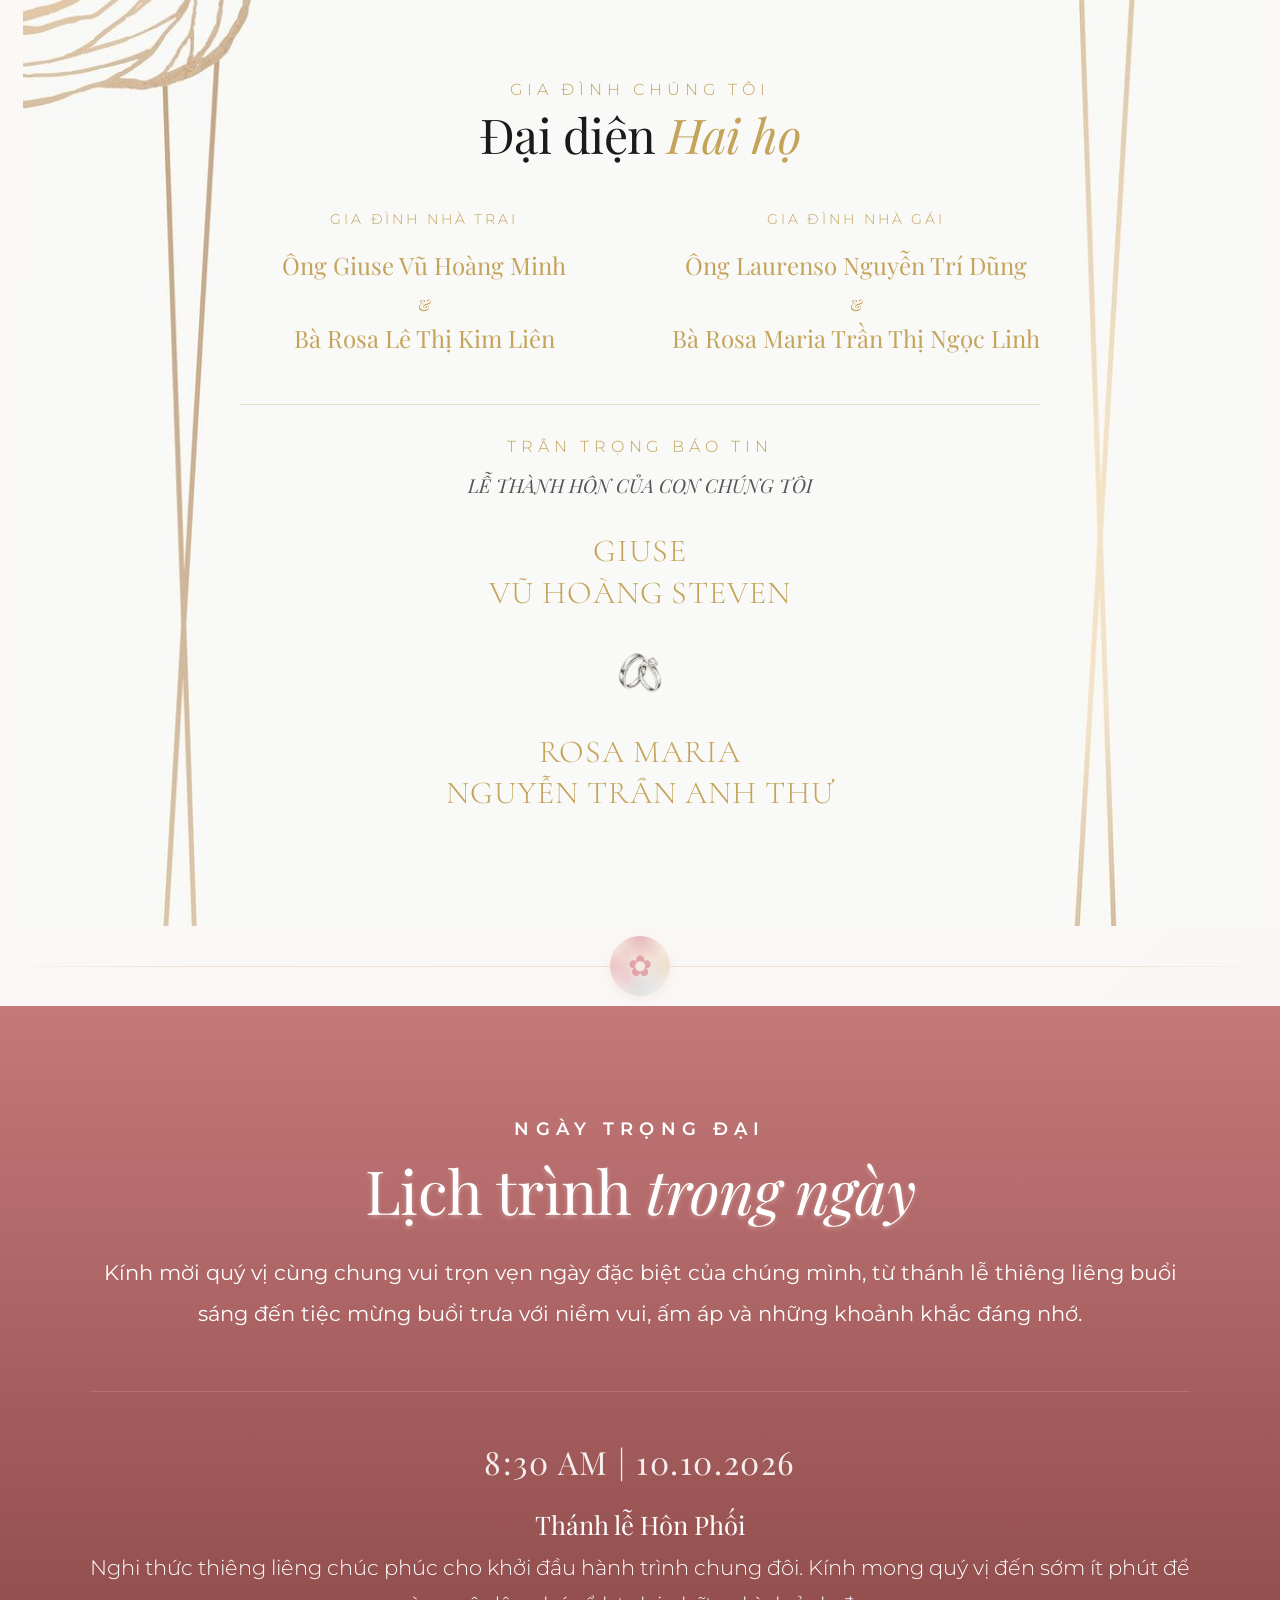
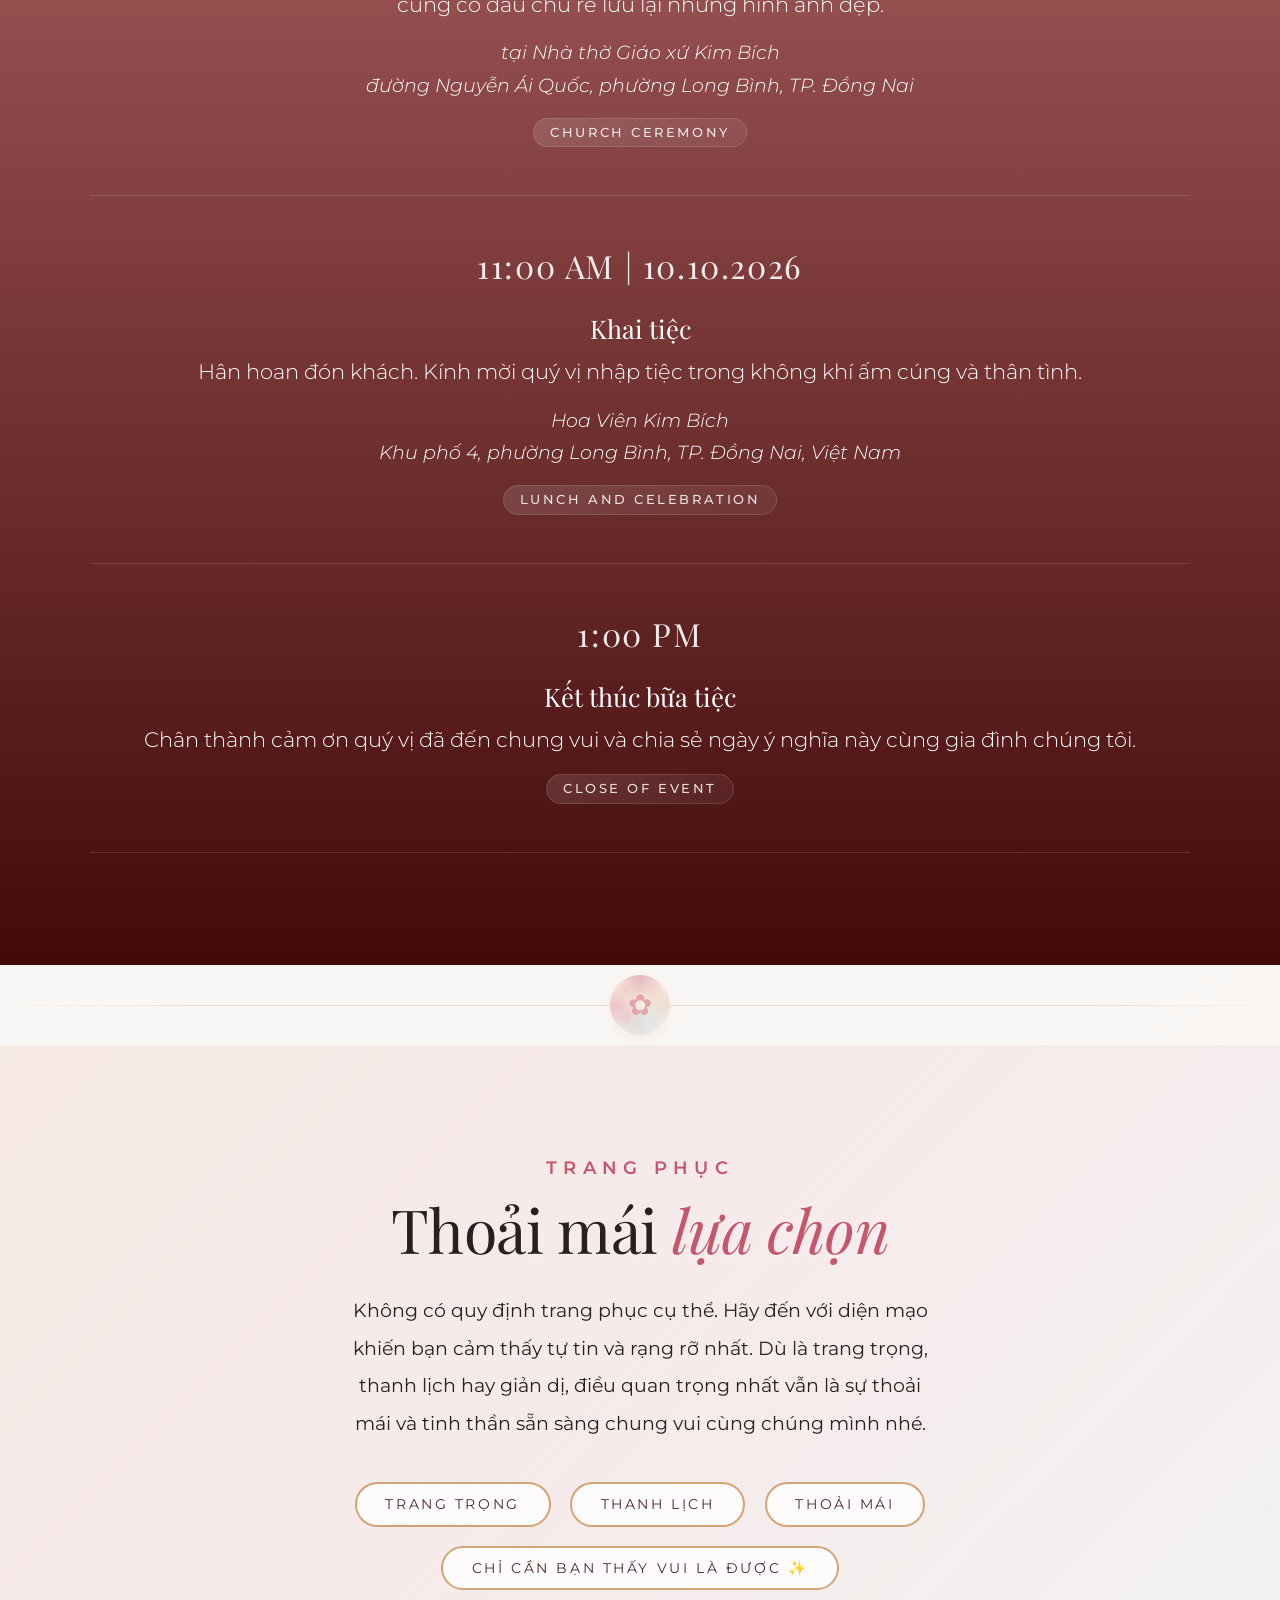
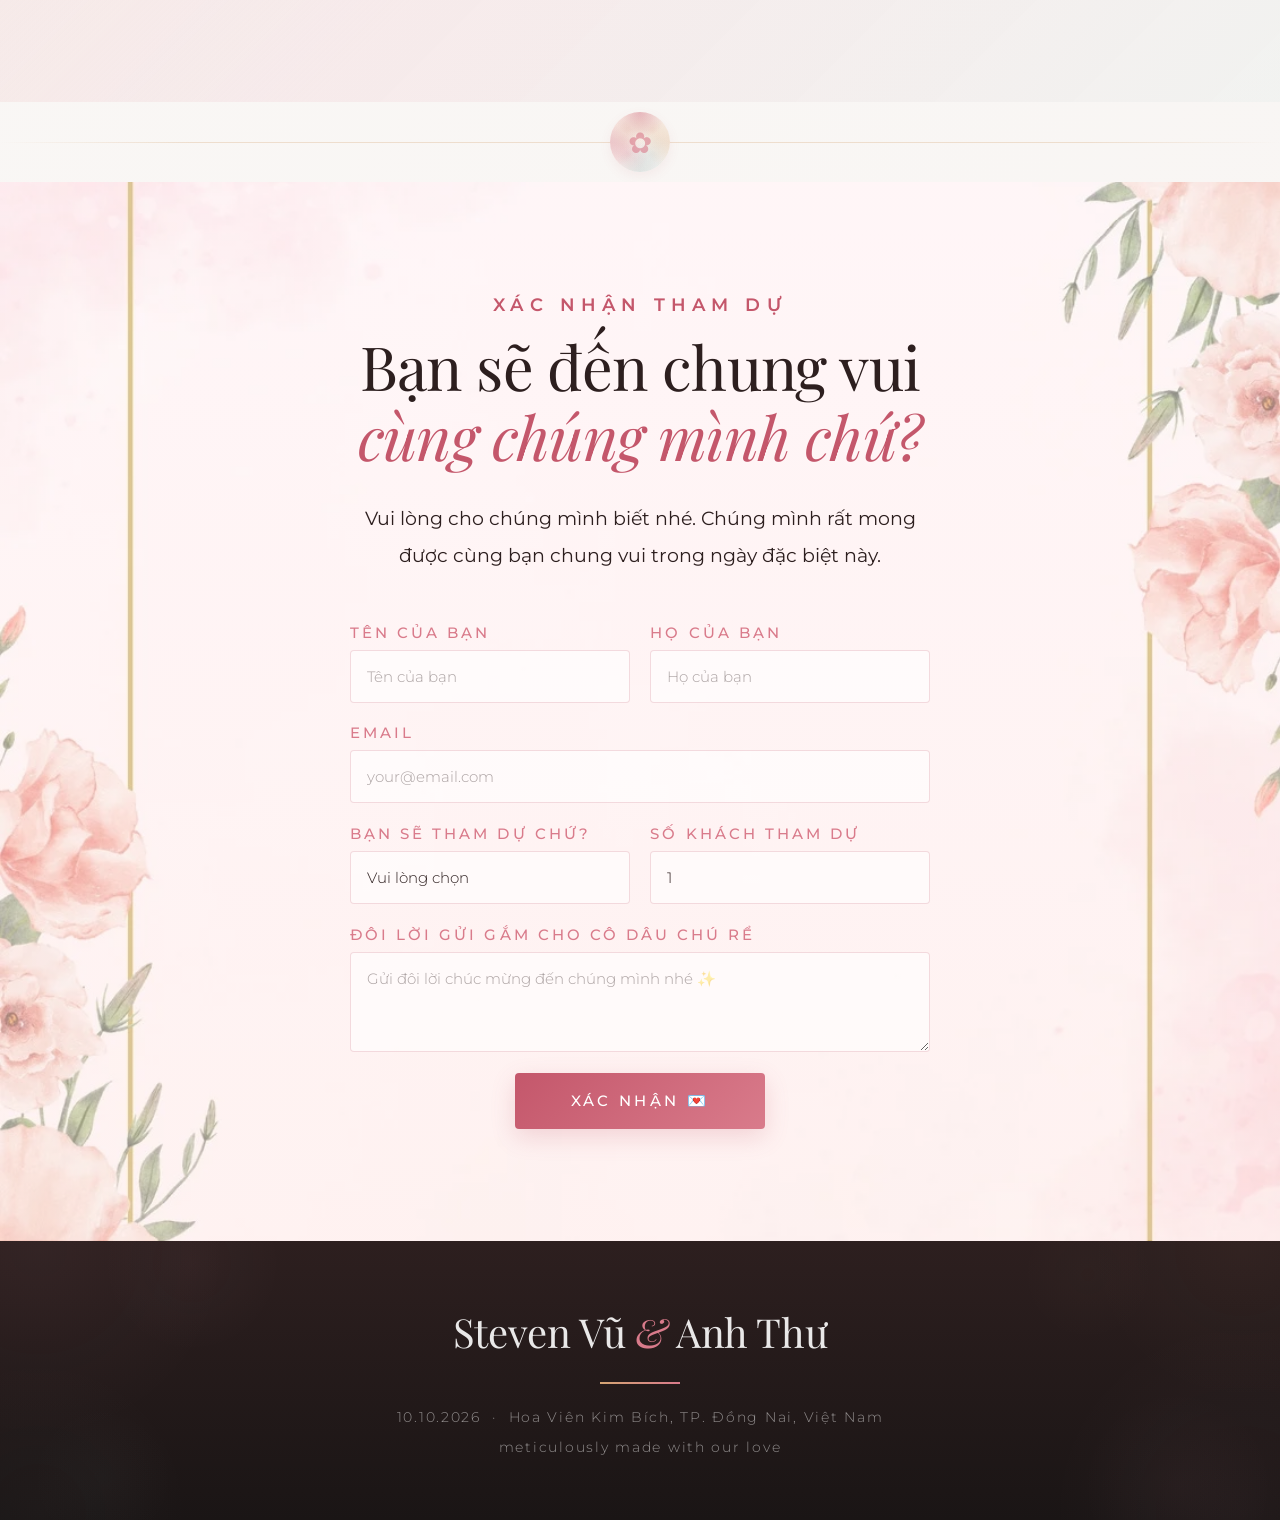
==== commit 9946b440: "Fix background index.html" ====
--- a/index.html
+++ b/index.html
@@ -1,14 +1,32 @@
 <!DOCTYPE html>
-<html lang="en">
+<html lang="vi">
 <head>
   <meta charset="UTF-8" />
-  <meta name="viewport" content="width=device-width, initial-scale=1.0"/>
-  <title>Steven Vũ & Anh Thư — Thứ Bảy, ngày 10 tháng 10, năm 2026</title>
+  <meta name="viewport" content="width=device-width, initial-scale=1.0, viewport-fit=cover" />
+  <title>Steven Vũ & Anh Thư — Thứ Bảy, 10 tháng 10, 2026</title>
   <link rel="preconnect" href="https://fonts.googleapis.com">
   <link rel="preconnect" href="https://fonts.gstatic.com" crossorigin>
   <link href="https://fonts.googleapis.com/css2?family=Cormorant+Garamond:wght@300;400;500&family=Playfair+Display:wght@300;400;500&family=Montserrat:wght@200;300;400;500&display=swap" rel="stylesheet">
   <link rel="stylesheet" href="style.css">
-  <!-- No inline styles – everything is now in style.css -->
+  <style>
+    /* Additional inline fixes for hero mobile – ensures the image top is visible */
+    @media (max-width: 768px) {
+      #hero {
+        background-position: top center !important;
+        background-size: cover !important;
+        background-attachment: scroll !important;
+      }
+    }
+    /* Active state for shuffle/loop buttons */
+    .control-btn.active {
+      color: var(--rose-deep);
+      background: rgba(196, 87, 107, 0.15);
+      transform: scale(1.05);
+    }
+    .control-btn.active svg {
+      fill: var(--rose-deep);
+    }
+  </style>
 </head>
 <body>
 
@@ -35,15 +53,15 @@
 <section id="gallery">
   <div class="carousel" aria-label="Photo carousel">
     <div class="carousel-track" id="carouselTrack">
-      <div class="carousel-slide active"><img src="images/image0.jpg" alt="Photo 1" data-focus="center" loading="lazy"></div>
-      <div class="carousel-slide"><img src="images/image1.jpg" alt="Photo 2" data-focus="center" loading="lazy"></div>
-      <div class="carousel-slide"><img src="images/image2.jpg" alt="Photo 3" data-focus="center" loading="lazy"></div>
-      <div class="carousel-slide"><img src="images/image3.jpg" alt="Photo 4" data-focus="center" loading="lazy"></div>
-      <div class="carousel-slide"><img src="images/image4.jpg" alt="Photo 5" data-focus="center" loading="lazy"></div>
-      <div class="carousel-slide"><img src="images/image5.jpg" alt="Photo 6" data-focus="center" loading="lazy"></div>
-      <div class="carousel-slide"><img src="images/image6.jpg" alt="Photo 7" data-focus="center" loading="lazy"></div>
-      <div class="carousel-slide"><img src="images/image7.jpg" alt="Photo 8" data-focus="center" loading="lazy"></div>
-      <div class="carousel-slide"><img src="images/image8.jpg" alt="Photo 9" data-focus="center" loading="lazy"></div>
+      <div class="carousel-slide active"><img src="images/image0.jpg" alt="Photo 1" loading="lazy"></div>
+      <div class="carousel-slide"><img src="images/image1.jpg" alt="Photo 2" loading="lazy"></div>
+      <div class="carousel-slide"><img src="images/image2.jpg" alt="Photo 3" loading="lazy"></div>
+      <div class="carousel-slide"><img src="images/image3.jpg" alt="Photo 4" loading="lazy"></div>
+      <div class="carousel-slide"><img src="images/image4.jpg" alt="Photo 5" loading="lazy"></div>
+      <div class="carousel-slide"><img src="images/image5.jpg" alt="Photo 6" loading="lazy"></div>
+      <div class="carousel-slide"><img src="images/image6.jpg" alt="Photo 7" loading="lazy"></div>
+      <div class="carousel-slide"><img src="images/image7.jpg" alt="Photo 8" loading="lazy"></div>
+      <div class="carousel-slide"><img src="images/image8.jpg" alt="Photo 9" loading="lazy"></div>
     </div>
     <div class="carousel-dots" id="carouselDots"></div>
   </div>
@@ -53,10 +71,10 @@
 
 <section id="story">
   <div class="section-inner">
-    <p class="section-label" style="text-align:center">Our Story</p>
-    <h2 class="section-title" style="text-align:center">Qua lời kể <em>của chúng mình</em></h2>
+    <p class="section-label">Our Story</p>
+    <h2 class="section-title">Qua lời kể <em>của chúng mình</em></h2>
     <div class="story-grid">
-      <div class="quote-card">
+      <div class="quote-card pink-top">
         <span class="quote-mark">"</span>
         <p class="quote-text">Mình biết Thư là người dành cho mình khi mình nhận ra rằng mình không còn phải cố gắng trở thành một ai khác, hay chỉ dám bộc lộ một phần con người mình. Mình đã tìm được một người mà mình có thể hoàn toàn sống thật, cả trong suy nghĩ lẫn cách mình hành động. Mình có thể là chính mình, đôi khi kỳ quặc, đầu tóc bù xù, không chỉn chu, nhưng Thư vẫn luôn ở đó, quan tâm và yêu thương mình nhiều hơn vì chính con người của mình. Khi ở bên Thư, mình cảm thấy như tất cả những mảnh ghép rời rạc trong trái tim mình cuối cùng cũng được kết nối lại, giống như tìm thấy mảnh ghép hoàn chỉnh cho một bức tranh mà trước đó mình thậm chí còn không biết là nó đang thiếu. Mình nhận ra rằng chỉ được Thư yêu thôi là chưa đủ; mình muốn ở bên Thư, cùng Thư đi qua mọi điều và trở thành chỗ dựa cho nhau.</p>
         <p class="quote-text">Đó là khi mình biết rằng, em chính là một nửa còn lại của mình.</p> 
@@ -82,7 +100,7 @@
     <h2 class="section-title">Đại diện <em>Hai họ</em></h2>
     <div class="family-container">
       <div class="family-side"><h3>Gia đình Nhà Trai</h3><div class="couple-names">Ông Giuse Vũ Hoàng Minh<br><span class="gold-amp">&amp;</span><br>Bà Rosa Lê Thị Kim Liên</div></div>
-      <div class="family-side"><h3>Gia đình Nhà Gái</h3><div class="couple-names"> Ông Laurenso Nguyễn Trí Dũng<br><span class="gold-amp">&amp;</span><br>Bà Rosa Maria Trần Thị Ngọc Linh</div></div>
+      <div class="family-side"><h3>Gia đình Nhà Gái</h3><div class="couple-names">Ông Laurenso Nguyễn Trí Dũng<br><span class="gold-amp">&amp;</span><br>Bà Rosa Maria Trần Thị Ngọc Linh</div></div>
     </div>
     <div class="family-announcement">
       <div class="announcement-overline">TRÂN TRỌNG BÁO TIN</div>
@@ -105,8 +123,8 @@
     <h2 class="section-title">Lịch trình <em>trong ngày</em></h2>
     <p class="section-body">Kính mời quý vị cùng chung vui trọn vẹn ngày đặc biệt của chúng mình, từ thánh lễ thiêng liêng buổi sáng đến tiệc mừng buổi trưa với niềm vui, ấm áp và những khoảnh khắc đáng nhớ.</p>
     <div class="schedule-list">
-      <div class="schedule-item"><div class="sched-time">8:30 AM          |          10.10.2026</div><div class="sched-content"><h3>Thánh lễ Hôn Phối</h3><p>Nghi thức thiêng liêng chúc phúc cho khởi đầu hành trình chung đôi. Kính mong quý vị đến sớm ít phút để cùng cô dâu chú rể lưu lại những hình ảnh đẹp.</p><span class="sched-address">tại Nhà thờ Giáo xứ Kim Bích<br>đường Nguyễn Ái Quốc, phường Long Bình, TP. Đồng Nai</span><span class="sched-tag">Church Ceremony</span></div></div>
-      <div class="schedule-item"><div class="sched-time">11:00 AM          |          10.10.2026</div><div class="sched-content"><h3>Khai tiệc</h3><p>Hân hoan đón khách. Kính mời quý vị nhập tiệc trong không khí ấm cúng và thân tình.</p><span class="sched-address">Hoa Viên Kim Bích<br>Khu phố 4, phường Long Bình, TP. Đồng Nai, Việt Nam</span><span class="sched-tag">Lunch and Celebration</span></div></div>
+      <div class="schedule-item"><div class="sched-time">8:30 AM | 10.10.2026</div><div class="sched-content"><h3>Thánh lễ Hôn Phối</h3><p>Nghi thức thiêng liêng chúc phúc cho khởi đầu hành trình chung đôi. Kính mong quý vị đến sớm ít phút để cùng cô dâu chú rể lưu lại những hình ảnh đẹp.</p><span class="sched-address">tại Nhà thờ Giáo xứ Kim Bích<br>đường Nguyễn Ái Quốc, phường Long Bình, TP. Đồng Nai</span><span class="sched-tag">Church Ceremony</span></div></div>
+      <div class="schedule-item"><div class="sched-time">11:00 AM | 10.10.2026</div><div class="sched-content"><h3>Khai tiệc</h3><p>Hân hoan đón khách. Kính mời quý vị nhập tiệc trong không khí ấm cúng và thân tình.</p><span class="sched-address">Hoa Viên Kim Bích<br>Khu phố 4, phường Long Bình, TP. Đồng Nai, Việt Nam</span><span class="sched-tag">Lunch and Celebration</span></div></div>
       <div class="schedule-item"><div class="sched-time">1:00 PM</div><div class="sched-content"><h3>Kết thúc bữa tiệc</h3><p>Chân thành cảm ơn quý vị đã đến chung vui và chia sẻ ngày ý nghĩa này cùng gia đình chúng tôi.</p><span class="sched-tag">Close of Event</span></div></div>
     </div>
   </div>
@@ -131,30 +149,28 @@
     <input type="hidden" name="subject" value="New RSVP from Wedding Website">
     <input type="hidden" name="redirect" value="false">
     <input type="hidden" name="from_name" value="Steven & Thu Wedding">
-    <!-- <div class="form-row"> -->
-      <div class="form-group"><label for="fname">Tên của bạn</label><input type="text" id="fname" name="first_name" placeholder="Your name" required></div>
-    <!-- <div class="form-group"><label for="lname">Last Name</label><input type="text" id="lname" name="last_name" placeholder="Your surname" required></div></div>
-    <div class="form-group"><label for="email">Email</label><input type="email" id="email" name="email" placeholder="your@email.com" required></div> -->
-    <div class="form-row"><div class="form-group"><label for="attending">Bạn sẽ tham dự chứ?</label><select id="attending" name="attending" required><option value="" disabled selected>Please select</option><option value="yes">Có, tôi sẽ đến 🥰</option><option value="no">Xin lỗi, tôi không tham dự được ☺️</option></select></div>
+    <div class="form-row"><div class="form-group"><label for="fname">Tên của bạn</label><input type="text" id="fname" name="first_name" placeholder="Tên của bạn" required></div>
+    <div class="form-group"><label for="lname">Họ của bạn</label><input type="text" id="lname" name="last_name" placeholder="Họ của bạn" required></div></div>
+    <div class="form-group"><label for="email">Email</label><input type="email" id="email" name="email" placeholder="your@email.com" required></div>
+    <div class="form-row"><div class="form-group"><label for="attending">Bạn sẽ tham dự chứ?</label><select id="attending" name="attending" required><option value="" disabled selected>Vui lòng chọn</option><option value="yes">Có, tôi sẽ đến 🥰</option><option value="no">Xin lỗi, tôi không tham dự được ☺️</option></select></div>
     <div class="form-group"><label for="guests">Số khách tham dự</label><select id="guests" name="guests"><option value="1">1</option><option value="2">2</option><option value="3">3</option><option value="4">4</option></select></div></div>
     <div class="form-group"><label for="message">Đôi lời gửi gắm cho cô dâu chú rể</label><textarea id="message" name="message" placeholder="Gửi đôi lời chúc mừng đến chúng mình nhé ✨"></textarea></div>
-    <button type="submit" class="btn-submit">Xác nhận💌</button>
+    <button type="submit" class="btn-submit">Xác nhận 💌</button>
     <div id="formAlert" class="alert-message" style="display:none;"></div>
   </form>
 </div></section>
 
 <footer>
-  <p class="footer-names">Steven Vũ <em>&amp;</em> Anh Thư
+  <p class="footer-names">Steven Vũ <em>&amp;</em> Anh Thư</p>
   <div class="footer-rule"></div>
   <p>10.10.2026 &nbsp;·&nbsp; Hoa Viên Kim Bích, TP. Đồng Nai, Việt Nam</p>
   <p style="margin-top:0.8rem">meticulously made with our love</p>
 </footer>
 
 <audio id="bgMusic" preload="auto"></audio>
-
 <div id="musicControls" class="music-controls">
   <button class="minimize-btn" id="minimizeBtn" title="Collapse">−</button>
-  <div class="music-title">Cùng nghe playlist của chúng mình nhé!🎵</div>
+  <div class="music-title">Cùng nghe playlist của chúng mình nhé! 🎵</div>
   <div class="now-playing"><span id="currentSongName">No song playing</span></div>
   <div class="control-buttons">
     <button id="shuffleBtn" class="control-btn" title="Shuffle"><svg viewBox="0 0 24 24" width="20" height="20" fill="currentColor"><path d="M10.59 9.17L5.41 4 4 5.41l5.17 5.17 1.42-1.41zM14.5 4l2.04 2.04L4 18.59 5.41 20 17.96 7.46 20 9.5V4h-5.5zm.33 9.41l-1.41 1.41 3.13 3.13L14.5 20H20v-5.5l-2.04 2.04-3.13-3.13z"/></svg></button>
@@ -171,9 +187,7 @@
 </div>
 
 <script>
-  // ============================================
-  // OPTIMIZED SAKURA PETALS (reduced lag)
-  // ============================================
+  // === SAKURA PETALS ===
   class SakuraPetal {
     constructor(container) {
       this.container = container;
@@ -204,28 +218,19 @@
       this.y += this.vy;
       this.rotation += this.spin;
       this.el.style.transform = `translate(${this.x}px, ${this.y}px) rotate(${this.rotation}deg)`;
-      if (this.y > window.innerHeight + 50) {
-        this.el.remove();
-        return false;
-      }
+      if (this.y > window.innerHeight + 50) { this.el.remove(); return false; }
       return true;
     }
     createLeafSVG() {
       const svg = document.createElementNS('http://www.w3.org/2000/svg', 'svg');
       svg.setAttribute('viewBox', '0 0 100 100');
-      const colors = ['#d97b8b', '#c4576b', '#b84d63', '#a63d55', '#e07a8f'];
+      const colors = ['#d97b8b', '#c4576b', '#b84d63', '#a63d55', '#e07a8f', '#8fbc8f', '#6b8e6b', '#a3c9a3', '#7d9e7d', '#5c8a5c', '#c3a5d4', '#b38fcc', '#9b7bb5', '#aa8cce', '#d1bdf0'];
       const color = colors[Math.floor(Math.random() * colors.length)];
       const leaf = document.createElementNS('http://www.w3.org/2000/svg', 'path');
       leaf.setAttribute('d', 'M50 10 C80 20, 85 60, 50 90 C15 60, 20 20, 50 10 Z');
       leaf.setAttribute('fill', color);
       leaf.setAttribute('opacity', '0.45');
-      const vein = document.createElementNS('http://www.w3.org/2000/svg', 'path');
-      vein.setAttribute('d', 'M50 15 C52 40, 48 65, 50 85');
-      vein.setAttribute('stroke', 'rgba(255,255,255,0.3)');
-      vein.setAttribute('stroke-width', '1');
-      vein.setAttribute('fill', 'none');
       svg.appendChild(leaf);
-      svg.appendChild(vein);
       return svg;
     }
     createHeartSVG() {
@@ -241,96 +246,89 @@
       return svg;
     }
   }
-
   const petals = [];
   let petalInterval = null, animFrame = null, isTabActive = true;
-  const container = document.getElementById('sakuraContainer');
-  function startPetalCreation() {
-    if (petalInterval) return;
-    petalInterval = setInterval(() => {
-      if (!isTabActive) return;
-      if (container && petals.length < 45) petals.push(new SakuraPetal(container));
-    }, 1000);
-  }
+  const containerEl = document.getElementById('sakuraContainer');
+  function startPetalCreation() { if (petalInterval) return; petalInterval = setInterval(() => { if (isTabActive && containerEl && petals.length < 45) petals.push(new SakuraPetal(containerEl)); }, 1000); }
   function stopPetalCreation() { if (petalInterval) { clearInterval(petalInterval); petalInterval = null; } }
-  function animatePetals(time) {
-    if (!isTabActive) { animFrame = requestAnimationFrame(animatePetals); return; }
-    for (let i=petals.length-1; i>=0; i--) if (!petals[i].update(time)) petals.splice(i,1);
-    animFrame = requestAnimationFrame(animatePetals);
-  }
-  function initPetals() { if (!container) return; stopPetalCreation(); isTabActive=true; startPetalCreation(); if (animFrame) cancelAnimationFrame(animFrame); animFrame = requestAnimationFrame(animatePetals); }
-  function pausePetals() { isTabActive=false; stopPetalCreation(); }
-  function resumePetals() { isTabActive=true; startPetalCreation(); }
-  document.addEventListener('visibilitychange', () => { document.hidden ? pausePetals() : resumePetals(); });
+  function animatePetals(time) { for (let i=petals.length-1; i>=0; i--) if (!petals[i].update(time)) petals.splice(i,1); animFrame = requestAnimationFrame(animatePetals); }
+  function initPetals() { stopPetalCreation(); startPetalCreation(); if (animFrame) cancelAnimationFrame(animFrame); animFrame = requestAnimationFrame(animatePetals); }
+  document.addEventListener('visibilitychange', () => { document.hidden ? (stopPetalCreation(), isTabActive=false) : (isTabActive=true, startPetalCreation()); });
   if (document.readyState === 'loading') document.addEventListener('DOMContentLoaded', initPetals); else initPetals();
 
-  // ============================================
-  // CAROUSEL (unchanged)
-  // ============================================
+  // === CAROUSEL (touch swipe + portrait detection) ===
   const slides = document.querySelectorAll('.carousel-slide');
   const dotsContainer = document.getElementById('carouselDots');
   let current = 0, timer;
-  if (slides.length > 0 && dotsContainer) {
-    slides.forEach((_, i) => {
-      const dot = document.createElement('button');
-      dot.classList.add('carousel-dot');
-      if (i === 0) dot.classList.add('active');
-      dot.addEventListener('click', () => { goTo(i); resetAuto(); });
-      dotsContainer.appendChild(dot);
+  if (slides.length && dotsContainer) {
+    slides.forEach((_, i) => { 
+      const dot = document.createElement('button'); 
+      dot.classList.add('carousel-dot'); 
+      if (i===0) dot.classList.add('active'); 
+      dot.addEventListener('click', () => { goTo(i); resetAuto(); }); 
+      dotsContainer.appendChild(dot); 
     });
   }
   const dots = document.querySelectorAll('.carousel-dot');
-  function goTo(index) { const nextIndex = (index + slides.length) % slides.length; slides.forEach(s => s.classList.remove('active')); dots.forEach(d => d.classList.remove('active')); slides[nextIndex].classList.add('active'); dots[nextIndex].classList.add('active'); current = nextIndex; }
-  window.addEventListener('load', () => { slides.forEach((slide) => { const img = slide.querySelector('img'); function setupImage() { if (img && img.naturalHeight > img.naturalWidth) slide.classList.add('portrait'); if (img) img.style.objectPosition = img.dataset.focus || 'center'; } if (img && img.complete) setupImage(); else if (img) img.addEventListener('load', setupImage); }); });
-  function startAuto() { if (slides.length > 0) timer = setInterval(() => goTo(current+1), 8000); }
+  function goTo(index) { 
+    const nextIndex = (index + slides.length) % slides.length; 
+    slides.forEach(s => s.classList.remove('active')); 
+    dots.forEach(d => d.classList.remove('active')); 
+    slides[nextIndex].classList.add('active'); 
+    dots[nextIndex].classList.add('active'); 
+    current = nextIndex; 
+  }
+  function startAuto() { timer = setInterval(() => goTo(current+1), 8000); }
   function resetAuto() { clearInterval(timer); startAuto(); }
   startAuto();
+
+  // Touch swipe
+  const carousel = document.querySelector('.carousel');
   let startX = 0;
-  const carousel = document.querySelector('.carousel');
   if (carousel) {
-    carousel.addEventListener('touchstart', e => { startX = e.touches[0].clientX; }, { passive: true });
-    carousel.addEventListener('touchend', e => { const diff = startX - e.changedTouches[0].clientX; if (Math.abs(diff) > 40) { goTo(diff > 0 ? current+1 : current-1); resetAuto(); } });
-  }
-
-  // ============================================
-  // SCROLL SPY (throttled for performance)
-  // ============================================
+    carousel.addEventListener('touchstart', (e) => { startX = e.touches[0].clientX; }, { passive: true });
+    carousel.addEventListener('touchend', (e) => { 
+      const diff = startX - e.changedTouches[0].clientX; 
+      if (Math.abs(diff) > 40) { 
+        goTo(diff > 0 ? current + 1 : current - 1); 
+        resetAuto(); 
+      } 
+    });
+  }
+
+  // Portrait detection
+  window.addEventListener('load', () => {
+    slides.forEach((slide) => {
+      const img = slide.querySelector('img');
+      function setupImage() {
+        if (img && img.naturalHeight > img.naturalWidth) slide.classList.add('portrait');
+        if (img && img.dataset.focus) img.style.objectPosition = img.dataset.focus;
+      }
+      if (img && img.complete) setupImage();
+      else if (img) img.addEventListener('load', setupImage);
+    });
+  });
+
+  // === SCROLL SPY ===
   let ticking = false;
   function updateActiveNav() {
     const sections = ['story', 'schedule', 'dresscode', 'rsvp'];
     const scrollPos = window.scrollY + 150;
     let currentSection = '';
-    for (let section of sections) {
-      const el = document.getElementById(section);
-      if (el) {
-        const offsetTop = el.offsetTop;
-        const offsetBottom = offsetTop + el.offsetHeight;
-        if (scrollPos >= offsetTop && scrollPos < offsetBottom) {
-          currentSection = section;
-          break;
-        }
-      }
-    }
-    const navLinks = document.querySelectorAll('nav a');
-    navLinks.forEach(link => {
-      const href = link.getAttribute('href').substring(1);
-      if (href === currentSection) link.classList.add('active');
-      else link.classList.remove('active');
+    for (let s of sections) {
+      const el = document.getElementById(s);
+      if (el && scrollPos >= el.offsetTop && scrollPos < el.offsetTop + el.offsetHeight) { currentSection = s; break; }
+    }
+    document.querySelectorAll('nav a').forEach(link => { 
+      const href = link.getAttribute('href').substring(1); 
+      link.classList.toggle('active', href === currentSection); 
     });
     ticking = false;
   }
-  window.addEventListener('scroll', () => {
-    if (!ticking) {
-      requestAnimationFrame(updateActiveNav);
-      ticking = true;
-    }
-  });
-  window.addEventListener('resize', updateActiveNav);
+  window.addEventListener('scroll', () => { if (!ticking) { requestAnimationFrame(updateActiveNav); ticking = true; } });
   updateActiveNav();
 
-  // ============================================
-  // MUSIC PLAYER (robust, loop enabled)
-  // ============================================
+  // === MUSIC PLAYER (working shuffle/loop active states) ===
   const musicFiles = [
     'music/leehi - only.mp3',
     'music/mashup lễ Đường x một dời mobuds ft wenne.mp3',
@@ -341,21 +339,18 @@
     'music/westlife - beautiful in white.mp3',
     'music/westlife - nothing\'s gonna change my love for you.mp3',
   ];
-
   let audio = document.getElementById('bgMusic');
   let playlist = [...musicFiles];
   let currentIndex = 0;
   let isShuffled = false;
-  let isLooping = true;
+  let isLooping = false;
   let isPlaying = false;
   let isLoading = false;
   let pendingIndex = null;
   let loadTimeout = null;
-  let previousVolume = 0.3;
 
   function getSongName(path) {
-    let filename = path.split('/').pop().replace('.mp3', '');
-    return filename.replace(/-/g, ' ').replace(/_/g, ' ');
+    return path.split('/').pop().replace('.mp3', '').replace(/-/g, ' ').replace(/_/g, ' ');
   }
   function updateNowPlaying() {
     const span = document.getElementById('currentSongName');
@@ -364,7 +359,8 @@
   function updatePlayPauseUI() {
     const btn = document.getElementById('playPauseBtn');
     if (!btn) return;
-    const iconPlay = btn.querySelector('.icon-play'), iconPause = btn.querySelector('.icon-pause');
+    const iconPlay = btn.querySelector('.icon-play');
+    const iconPause = btn.querySelector('.icon-pause');
     if (isPlaying) {
       btn.classList.add('playing');
       if (iconPlay) iconPlay.style.display = 'none';
@@ -376,15 +372,20 @@
     }
   }
   function updateShuffleLoopUI() {
-    const shuffleBtn = document.getElementById('shuffleBtn'), loopBtn = document.getElementById('loopBtn');
-    if (shuffleBtn) shuffleBtn.classList.toggle('active', isShuffled);
-    if (loopBtn) loopBtn.classList.toggle('active', isLooping);
-  }
-
+    const shuffleBtn = document.getElementById('shuffleBtn');
+    const loopBtn = document.getElementById('loopBtn');
+    if (shuffleBtn) {
+      if (isShuffled) shuffleBtn.classList.add('active');
+      else shuffleBtn.classList.remove('active');
+    }
+    if (loopBtn) {
+      if (isLooping) loopBtn.classList.add('active');
+      else loopBtn.classList.remove('active');
+    }
+  }
   async function _loadAndPlay(index, autoPlay = true) {
     if (loadTimeout) clearTimeout(loadTimeout);
     isLoading = true;
-    const wasPlaying = isPlaying;
     if (!audio.paused) audio.pause();
     currentIndex = (index + playlist.length) % playlist.length;
     audio.src = playlist[currentIndex];
@@ -407,7 +408,11 @@
     } catch (err) {
       console.warn('Audio load error:', err);
       isLoading = false;
-      if (pendingIndex !== null) { const next = pendingIndex; pendingIndex = null; _loadAndPlay(next, autoPlay); }
+      if (pendingIndex !== null) {
+        const next = pendingIndex;
+        pendingIndex = null;
+        _loadAndPlay(next, autoPlay);
+      }
       return;
     }
     if (pendingIndex !== null) {
@@ -417,22 +422,38 @@
       _loadAndPlay(next, autoPlay);
       return;
     }
-    if (autoPlay || wasPlaying) {
-      try { await audio.play(); isPlaying = true; } catch(e) { isPlaying = false; }
-    } else { isPlaying = false; }
+    if (autoPlay || isPlaying) {
+      try {
+        await audio.play();
+        isPlaying = true;
+      } catch (e) {
+        isPlaying = false;
+      }
+    } else {
+      isPlaying = false;
+    }
     isLoading = false;
     updatePlayPauseUI();
   }
-
   function loadAndPlay(index, autoPlay = true) {
-    if (isLoading) { pendingIndex = index; return; }
+    if (isLoading) {
+      pendingIndex = index;
+      return;
+    }
     _loadAndPlay(index, autoPlay);
   }
-
   function playPause() {
     if (isLoading) return;
-    if (isPlaying) { audio.pause(); isPlaying = false; updatePlayPauseUI(); }
-    else { audio.play().then(() => { isPlaying = true; updatePlayPauseUI(); }).catch(e => console.warn(e)); }
+    if (isPlaying) {
+      audio.pause();
+      isPlaying = false;
+      updatePlayPauseUI();
+    } else {
+      audio.play().then(() => {
+        isPlaying = true;
+        updatePlayPauseUI();
+      }).catch(e => console.warn(e));
+    }
   }
   function nextTrack() {
     if (isLoading) {
@@ -466,7 +487,10 @@
     } else {
       const currentSong = playlist[currentIndex];
       let shuffled = [...musicFiles];
-      for (let i = shuffled.length - 1; i > 0; i--) { const j = Math.floor(Math.random() * (i + 1)); [shuffled[i], shuffled[j]] = [shuffled[j], shuffled[i]]; }
+      for (let i = shuffled.length - 1; i > 0; i--) {
+        const j = Math.floor(Math.random() * (i + 1));
+        [shuffled[i], shuffled[j]] = [shuffled[j], shuffled[i]];
+      }
       const idx = shuffled.findIndex(s => s === currentSong);
       if (idx !== -1) [shuffled[currentIndex], shuffled[idx]] = [shuffled[idx], shuffled[currentIndex]];
       else shuffled[currentIndex] = currentSong;
@@ -476,63 +500,111 @@
     updateNowPlaying();
     updateShuffleLoopUI();
   }
-  function toggleLoop() { isLooping = !isLooping; updateShuffleLoopUI(); }
+  function toggleLoop() {
+    isLooping = !isLooping;
+    updateShuffleLoopUI();
+  }
 
   document.addEventListener('DOMContentLoaded', () => {
     audio.volume = 0.3;
     loadAndPlay(0, false);
+
     document.getElementById('playPauseBtn')?.addEventListener('click', playPause);
     document.getElementById('nextBtn')?.addEventListener('click', nextTrack);
     document.getElementById('prevBtn')?.addEventListener('click', prevTrack);
     document.getElementById('shuffleBtn')?.addEventListener('click', toggleShuffle);
     document.getElementById('loopBtn')?.addEventListener('click', toggleLoop);
+
     const progressSlider = document.getElementById('progressSlider');
     const currentTimeEl = document.getElementById('currentTime');
     const durationEl = document.getElementById('duration');
-    function formatTime(sec) { if (isNaN(sec)||!isFinite(sec)) return '0:00'; const m=Math.floor(sec/60), s=Math.floor(sec%60); return `${m}:${s<10?'0':''}${s}`; }
+
+    function formatTime(sec) {
+      if (isNaN(sec) || !isFinite(sec)) return '0:00';
+      const m = Math.floor(sec / 60);
+      const s = Math.floor(sec % 60);
+      return `${m}:${s < 10 ? '0' : ''}${s}`;
+    }
+
     audio.addEventListener('loadedmetadata', () => {
       if (durationEl) durationEl.textContent = formatTime(audio.duration);
-      if (progressSlider) { progressSlider.max = audio.duration; progressSlider.value = 0; progressSlider.style.setProperty('--progress', '0%'); }
-    });
+      if (progressSlider) {
+        progressSlider.max = audio.duration;
+        progressSlider.value = 0;
+      }
+    });
+
     audio.addEventListener('timeupdate', () => {
-      if (progressSlider && !progressSlider.matches(':active')) { progressSlider.value = audio.currentTime; const percent = (audio.currentTime/audio.duration)*100; progressSlider.style.setProperty('--progress', percent+'%'); }
+      if (progressSlider && !progressSlider.matches(':active')) {
+        progressSlider.value = audio.currentTime;
+      }
       if (currentTimeEl) currentTimeEl.textContent = formatTime(audio.currentTime);
     });
-    if (progressSlider) progressSlider.addEventListener('input', function() { audio.currentTime = this.value; const percent = (this.value/this.max)*100; this.style.setProperty('--progress', percent+'%'); });
-    audio.addEventListener('ended', () => { if (isLooping) nextTrack(); else { isPlaying = false; updatePlayPauseUI(); } });
-    const volumeSlider = document.getElementById('volumeSlider'), volumeIcon = document.getElementById('volumeIcon');
+
+    if (progressSlider) {
+      progressSlider.addEventListener('input', function () {
+        audio.currentTime = this.value;
+      });
+    }
+
+    audio.addEventListener('ended', () => {
+      if (isLooping) nextTrack();
+      else {
+        isPlaying = false;
+        updatePlayPauseUI();
+      }
+    });
+
+    const volumeSlider = document.getElementById('volumeSlider');
+    const volumeIcon = document.getElementById('volumeIcon');
     if (volumeSlider) {
-      volumeSlider.value = 30; audio.volume = 0.3; volumeSlider.style.setProperty('--volumelevel', '30%');
-      const setVolumeIcon = (vol) => {
-        const svg = volumeIcon?.querySelector('svg');
-        if (!svg) return;
-        if (vol===0) svg.innerHTML = '<path d="M16.5 12c0-1.77-1.02-3.29-2.5-4.03v2.21l2.45 2.45c.03-.2.05-.41.05-.63zm2.5 0c0 .94-.2 1.82-.54 2.64l1.51 1.51C20.63 14.91 21 13.5 21 12c0-4.28-2.99-7.86-7-8.77v2.06c2.89.86 5 3.54 5 6.71zM4.27 3L3 4.27 7.73 9H3v6h4l5 5v-6.73l4.25 4.25c-.67.52-1.42.93-2.25 1.18v2.06c1.38-.31 2.63-.95 3.69-1.81L19.73 21 21 19.73l-9-9L4.27 3zM12 4L9.91 6.09 12 8.18V4z"/>';
-        else if (vol<0.5) svg.innerHTML = '<path d="M18.5 12c0-1.77-1.02-3.29-2.5-4.03v8.05c1.48-.73 2.5-2.25 2.5-4.02zM5 9v6h4l5 5V4L7 9H5z"/>';
-        else svg.innerHTML = '<path d="M3 9v6h4l5 5V4L7 9H3zm13.5 3c0-1.77-1.02-3.29-2.5-4.03v8.05c1.48-.73 2.5-2.25 2.5-4.02zM14 3.23v2.06c2.89.86 5 3.54 5 6.71s-2.11 5.85-5 6.71v2.06c4.01-.91 7-4.49 7-8.77s-2.99-7.86-7-8.77z"/>';
-      };
-      volumeSlider.addEventListener('input', () => { const vol = volumeSlider.value/100; audio.volume = vol; volumeSlider.style.setProperty('--volumelevel', volumeSlider.value+'%'); setVolumeIcon(vol); });
-      if (volumeIcon) volumeIcon.addEventListener('click', () => {
-        if (audio.volume > 0) { previousVolume = audio.volume; audio.volume = 0; volumeSlider.value = 0; volumeSlider.style.setProperty('--volumelevel', '0%'); }
-        else { audio.volume = previousVolume; volumeSlider.value = previousVolume*100; volumeSlider.style.setProperty('--volumelevel', (previousVolume*100)+'%'); }
-        setVolumeIcon(audio.volume);
+      volumeSlider.value = 30;
+      audio.volume = 0.3;
+      volumeSlider.addEventListener('input', () => {
+        audio.volume = volumeSlider.value / 100;
       });
-    }
+      if (volumeIcon) {
+        volumeIcon.addEventListener('click', () => {
+          if (audio.volume > 0) {
+            audio.volume = 0;
+            volumeSlider.value = 0;
+          } else {
+            audio.volume = 0.3;
+            volumeSlider.value = 30;
+          }
+        });
+      }
+    }
+
     updateShuffleLoopUI();
     updateNowPlaying();
   });
 
-  const musicControlsDiv = document.getElementById('musicControls');
+  // Music player visibility & minimize
+  const musicDiv = document.getElementById('musicControls');
   const minimizeBtn = document.getElementById('minimizeBtn');
-  if (minimizeBtn && musicControlsDiv) minimizeBtn.addEventListener('click', () => { musicControlsDiv.classList.toggle('minimized'); minimizeBtn.textContent = musicControlsDiv.classList.contains('minimized') ? '+' : '−'; });
-  function checkBottom() { const scrollTop = window.pageYOffset||document.documentElement.scrollTop, windowHeight=window.innerHeight, docHeight=document.documentElement.scrollHeight, atBottom = scrollTop+windowHeight >= docHeight-10; if (atBottom) musicControlsDiv.classList.add('hide-at-bottom'); else musicControlsDiv.classList.remove('hide-at-bottom'); }
-  window.addEventListener('scroll', checkBottom); window.addEventListener('resize', checkBottom); checkBottom();
-  document.addEventListener('DOMContentLoaded', () => {
-    const hero = document.getElementById('hero');
-    if (hero && musicControlsDiv) { const observer = new IntersectionObserver((entries) => { entries.forEach(entry => { entry.isIntersecting ? musicControlsDiv.classList.remove('visible') : musicControlsDiv.classList.add('visible'); }); }, { threshold: 0.3 }); observer.observe(hero); }
-    const familySides = document.querySelectorAll('.family-side');
-    const familyObserver = new IntersectionObserver((entries) => { entries.forEach(e => { if (e.isIntersecting) e.target.classList.add('visible'); }); }, { threshold: 0.2 });
-    familySides.forEach(side => familyObserver.observe(side));
-  });
+  if (minimizeBtn && musicDiv) {
+    minimizeBtn.addEventListener('click', () => {
+      musicDiv.classList.toggle('minimized');
+      minimizeBtn.textContent = musicDiv.classList.contains('minimized') ? '+' : '−';
+    });
+  }
+  function checkBottom() {
+    const atBottom = (window.scrollY + window.innerHeight) >= document.documentElement.scrollHeight - 10;
+    if (musicDiv) musicDiv.classList.toggle('hide-at-bottom', atBottom);
+  }
+  window.addEventListener('scroll', checkBottom);
+  window.addEventListener('resize', checkBottom);
+  checkBottom();
+
+  // Show music player after hero is scrolled past
+  new IntersectionObserver((entries) => {
+    entries.forEach(e => {
+      if (musicDiv) {
+        e.isIntersecting ? musicDiv.classList.remove('visible') : musicDiv.classList.add('visible');
+      }
+    });
+  }, { threshold: 0.3 }).observe(document.getElementById('hero'));
 </script>
 </body>
-</html>+</html>
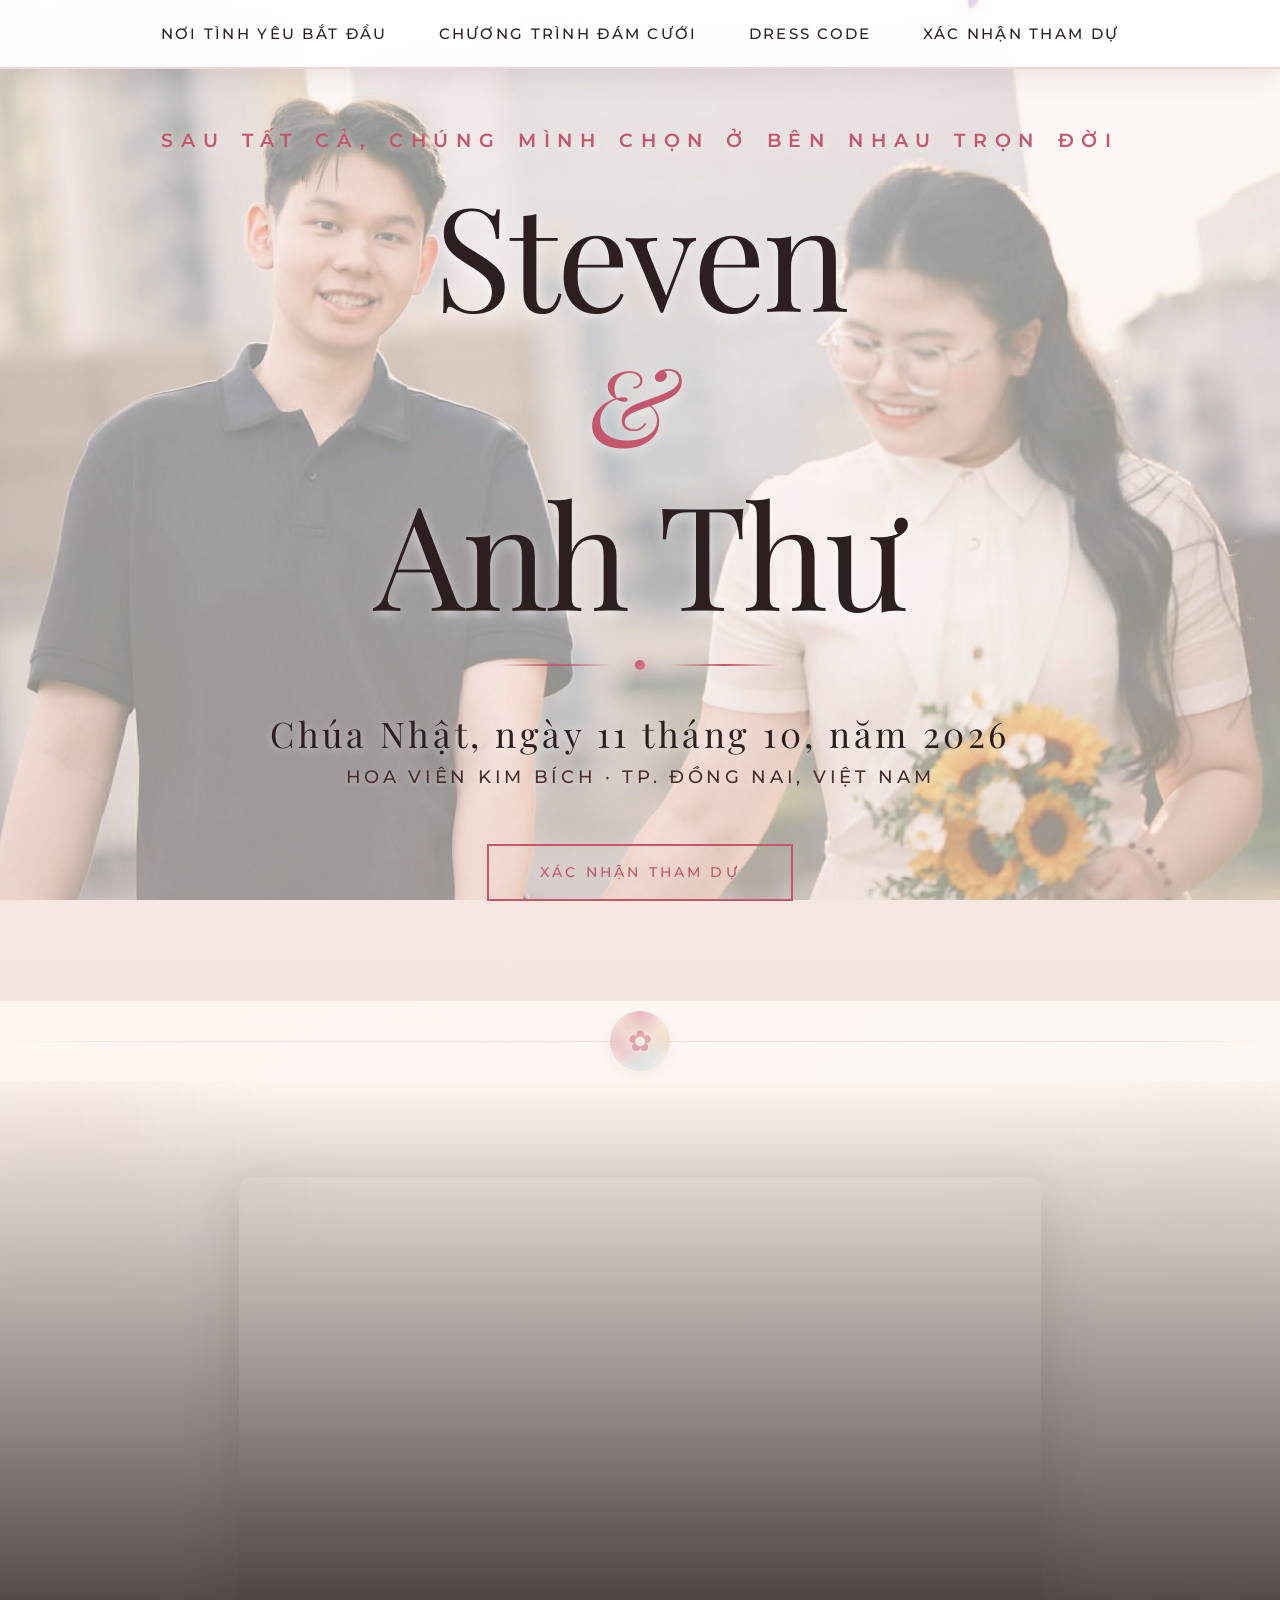
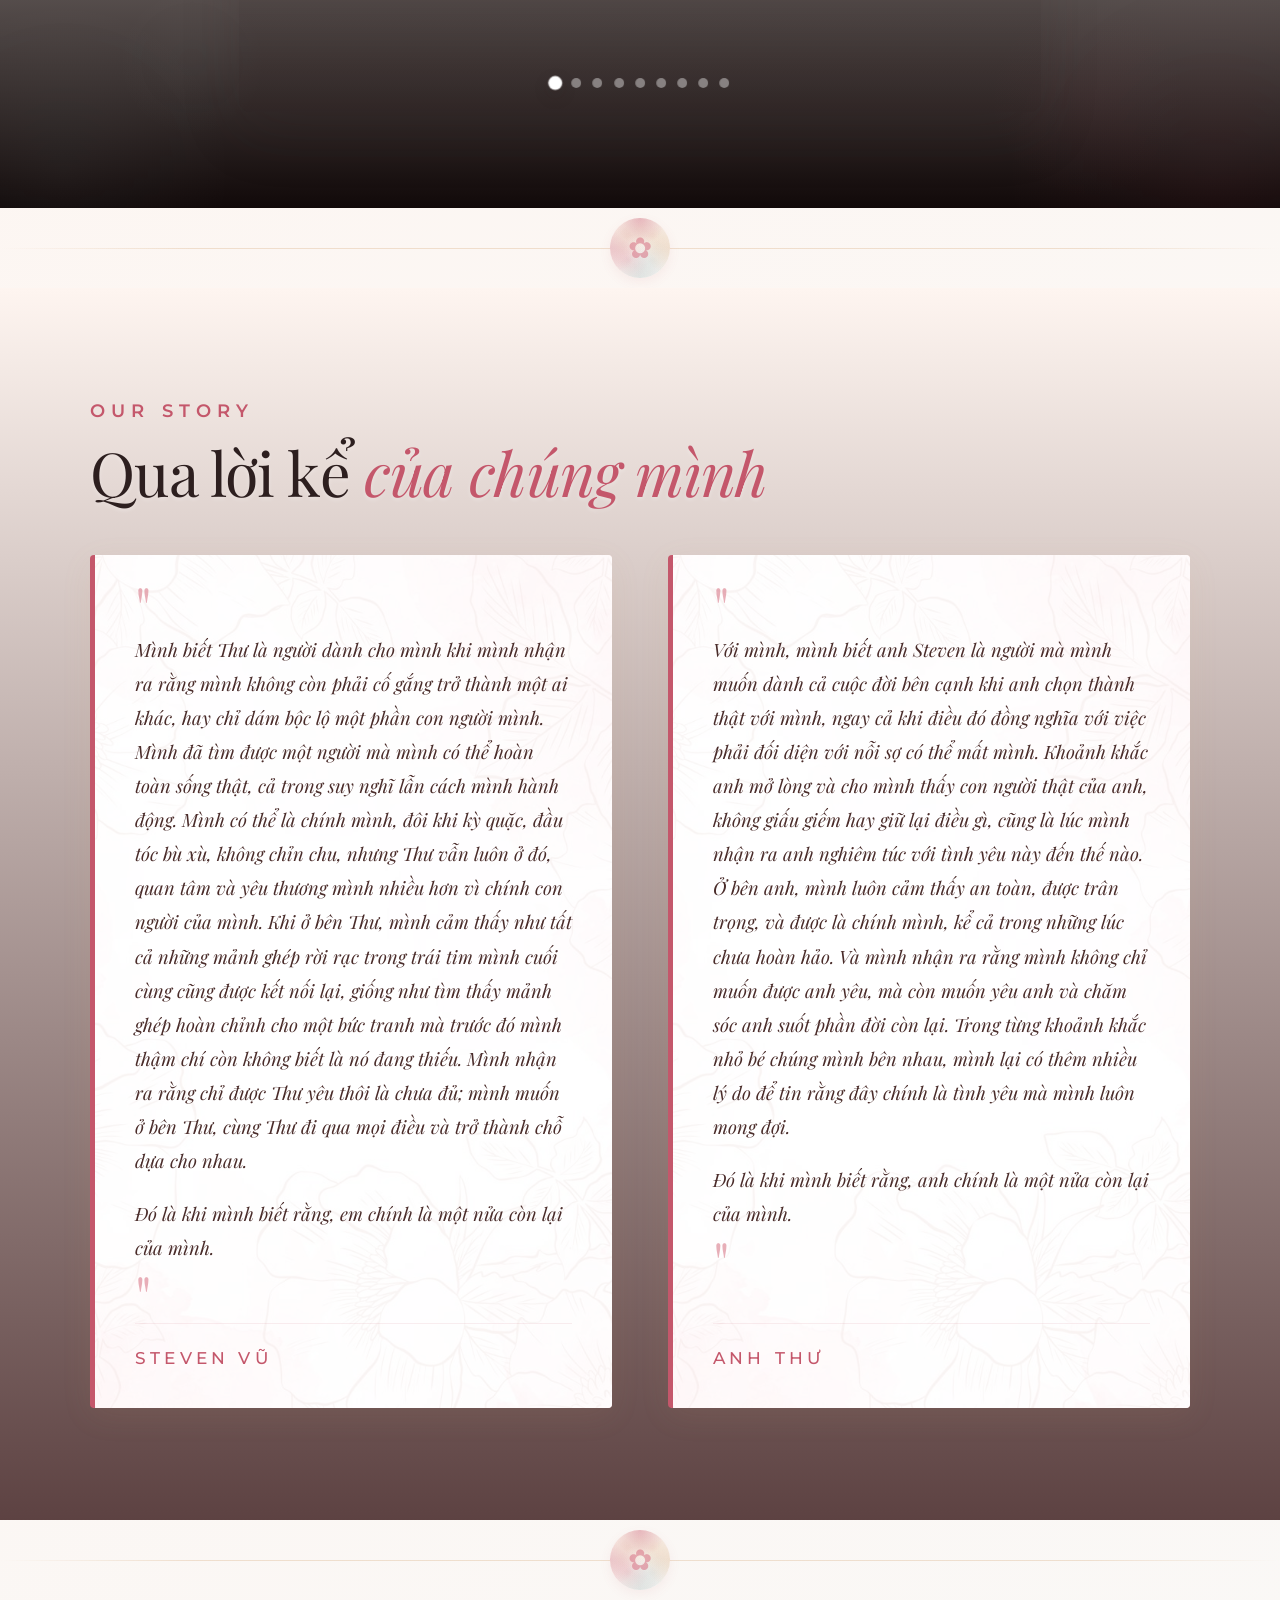
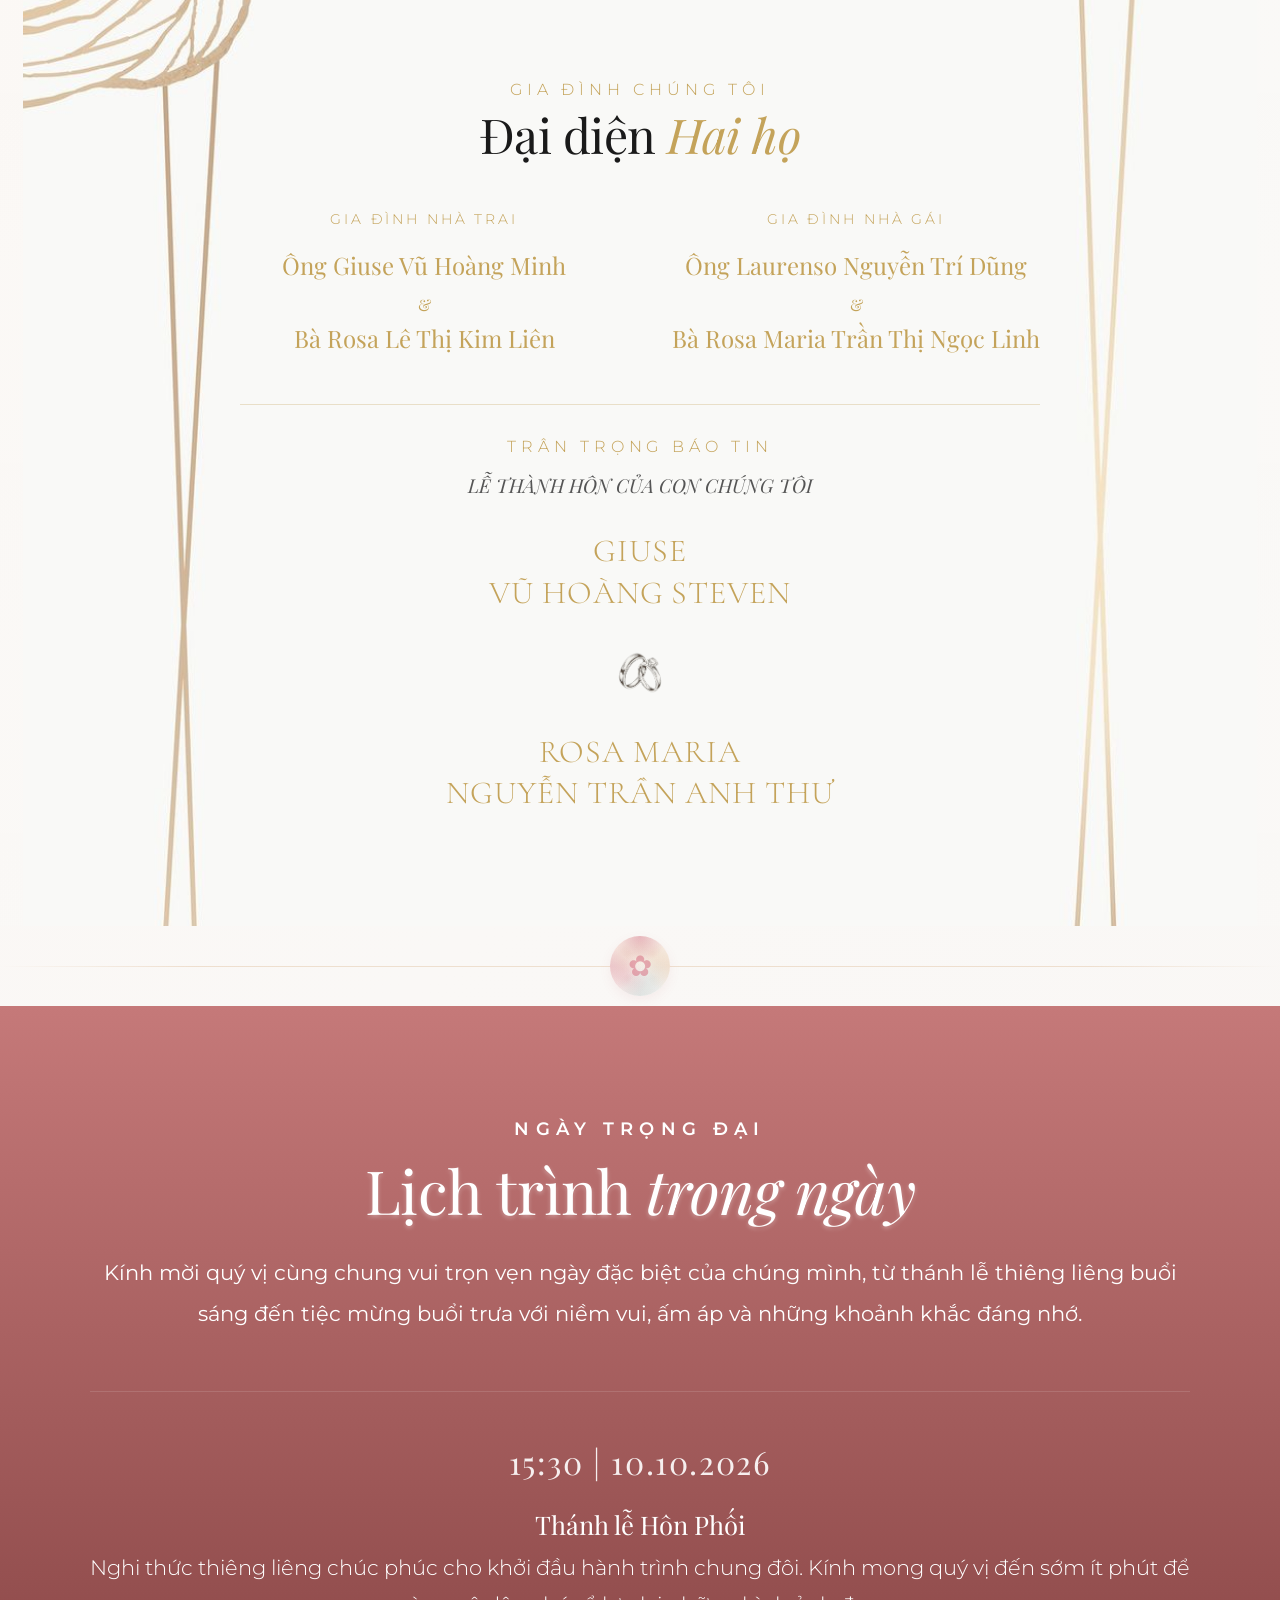
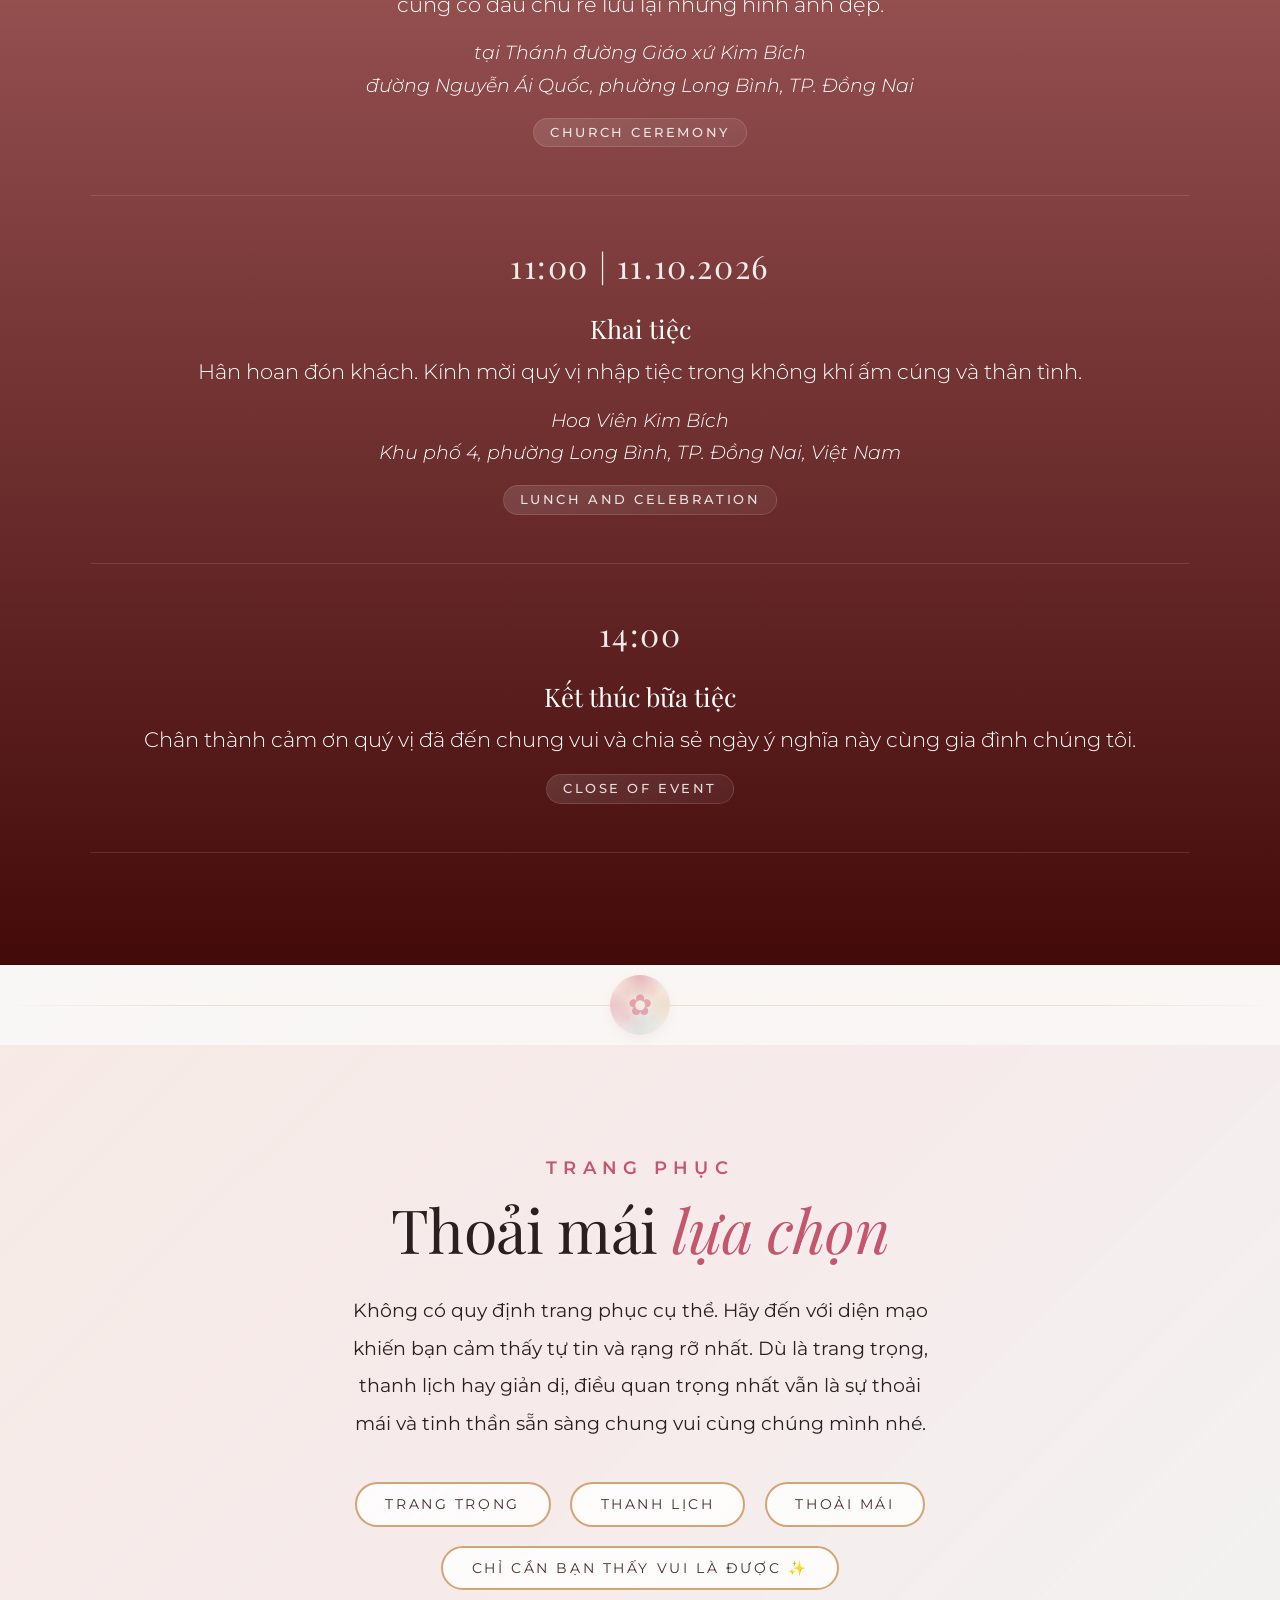
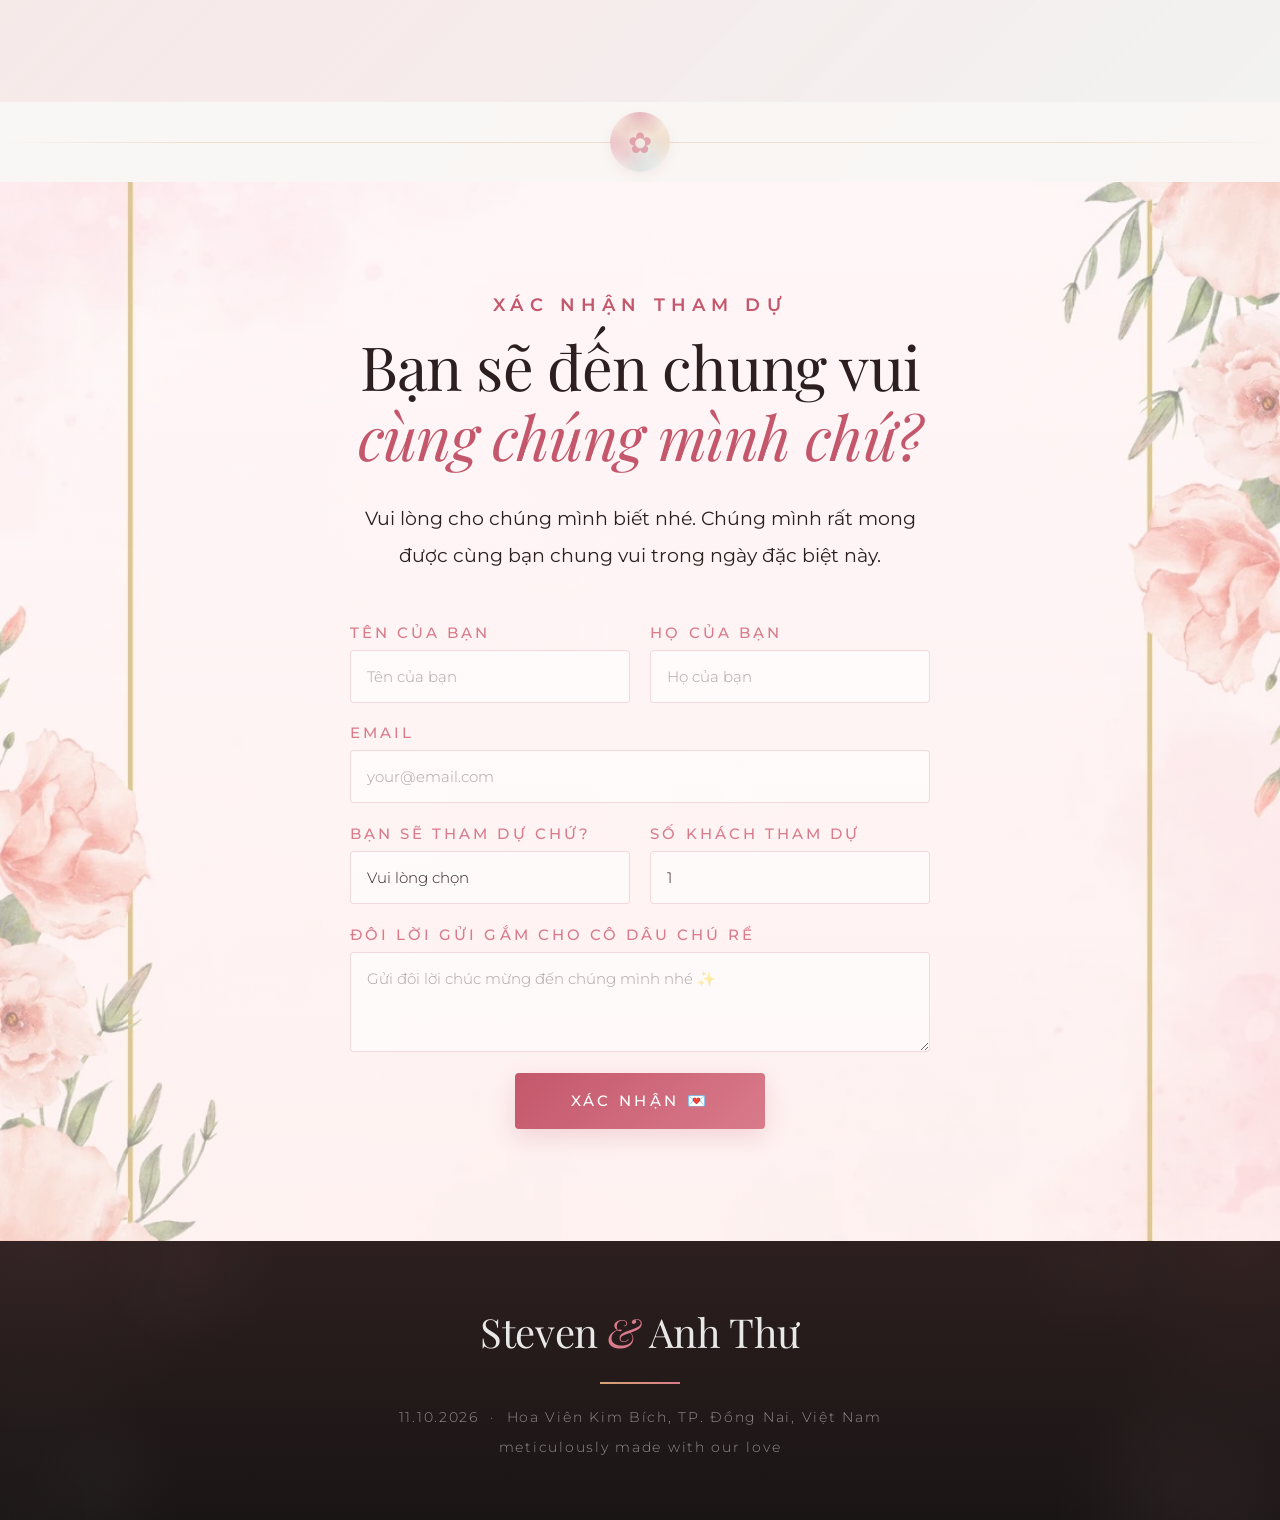
==== commit 9e5a0af2: "sửa ngày và giờ đám cưới" ====
--- a/index.html
+++ b/index.html
@@ -3,7 +3,7 @@
 <head>
   <meta charset="UTF-8" />
   <meta name="viewport" content="width=device-width, initial-scale=1.0, viewport-fit=cover" />
-  <title>Steven Vũ & Anh Thư — Thứ Bảy, 10 tháng 10, 2026</title>
+  <title>Steven & Anh Thư — Chúa Nhật, 11 tháng 10, 2026</title>
   <link rel="preconnect" href="https://fonts.googleapis.com">
   <link rel="preconnect" href="https://fonts.gstatic.com" crossorigin>
   <link href="https://fonts.googleapis.com/css2?family=Cormorant+Garamond:wght@300;400;500&family=Playfair+Display:wght@300;400;500&family=Montserrat:wght@200;300;400;500&display=swap" rel="stylesheet">
@@ -41,9 +41,9 @@
 
 <section id="hero">
   <p class="hero-eyebrow">Sau tất cả, chúng mình chọn ở bên nhau trọn đời</p>
-  <h1 class="hero-names">Steven Vũ <span class="amp">&amp;</span> Anh Thư</h1>
+  <h1 class="hero-names">Steven <span class="amp">&amp;</span> Anh Thư</h1>
   <div class="hero-rule"><span></span><div class="dot"></div><span></span></div>
-  <p class="hero-date">Thứ Bảy, ngày 10 tháng 10, năm 2026</p>
+  <p class="hero-date">Chúa Nhật, ngày 11 tháng 10, năm 2026</p>
   <p class="hero-venue">Hoa Viên Kim Bích · TP. Đồng Nai, Việt Nam</p>
   <div class="hero-cta"><a href="#rsvp" class="btn">Xác nhận tham dự</a></div>
 </section>
@@ -123,9 +123,9 @@
     <h2 class="section-title">Lịch trình <em>trong ngày</em></h2>
     <p class="section-body">Kính mời quý vị cùng chung vui trọn vẹn ngày đặc biệt của chúng mình, từ thánh lễ thiêng liêng buổi sáng đến tiệc mừng buổi trưa với niềm vui, ấm áp và những khoảnh khắc đáng nhớ.</p>
     <div class="schedule-list">
-      <div class="schedule-item"><div class="sched-time">8:30 AM | 10.10.2026</div><div class="sched-content"><h3>Thánh lễ Hôn Phối</h3><p>Nghi thức thiêng liêng chúc phúc cho khởi đầu hành trình chung đôi. Kính mong quý vị đến sớm ít phút để cùng cô dâu chú rể lưu lại những hình ảnh đẹp.</p><span class="sched-address">tại Nhà thờ Giáo xứ Kim Bích<br>đường Nguyễn Ái Quốc, phường Long Bình, TP. Đồng Nai</span><span class="sched-tag">Church Ceremony</span></div></div>
-      <div class="schedule-item"><div class="sched-time">11:00 AM | 10.10.2026</div><div class="sched-content"><h3>Khai tiệc</h3><p>Hân hoan đón khách. Kính mời quý vị nhập tiệc trong không khí ấm cúng và thân tình.</p><span class="sched-address">Hoa Viên Kim Bích<br>Khu phố 4, phường Long Bình, TP. Đồng Nai, Việt Nam</span><span class="sched-tag">Lunch and Celebration</span></div></div>
-      <div class="schedule-item"><div class="sched-time">1:00 PM</div><div class="sched-content"><h3>Kết thúc bữa tiệc</h3><p>Chân thành cảm ơn quý vị đã đến chung vui và chia sẻ ngày ý nghĩa này cùng gia đình chúng tôi.</p><span class="sched-tag">Close of Event</span></div></div>
+      <div class="schedule-item"><div class="sched-time">15:30 | 10.10.2026</div><div class="sched-content"><h3>Thánh lễ Hôn Phối</h3><p>Nghi thức thiêng liêng chúc phúc cho khởi đầu hành trình chung đôi. Kính mong quý vị đến sớm ít phút để cùng cô dâu chú rể lưu lại những hình ảnh đẹp.</p><span class="sched-address">tại Thánh đường Giáo xứ Kim Bích<br>đường Nguyễn Ái Quốc, phường Long Bình, TP. Đồng Nai</span><span class="sched-tag">Church Ceremony</span></div></div>
+      <div class="schedule-item"><div class="sched-time">11:00 | 11.10.2026</div><div class="sched-content"><h3>Khai tiệc</h3><p>Hân hoan đón khách. Kính mời quý vị nhập tiệc trong không khí ấm cúng và thân tình.</p><span class="sched-address">Hoa Viên Kim Bích<br>Khu phố 4, phường Long Bình, TP. Đồng Nai, Việt Nam</span><span class="sched-tag">Lunch and Celebration</span></div></div>
+      <div class="schedule-item"><div class="sched-time">14:00</div><div class="sched-content"><h3>Kết thúc bữa tiệc</h3><p>Chân thành cảm ơn quý vị đã đến chung vui và chia sẻ ngày ý nghĩa này cùng gia đình chúng tôi.</p><span class="sched-tag">Close of Event</span></div></div>
     </div>
   </div>
 </section>
@@ -161,9 +161,9 @@
 </div></section>
 
 <footer>
-  <p class="footer-names">Steven Vũ <em>&amp;</em> Anh Thư</p>
+  <p class="footer-names">Steven <em>&amp;</em> Anh Thư</p>
   <div class="footer-rule"></div>
-  <p>10.10.2026 &nbsp;·&nbsp; Hoa Viên Kim Bích, TP. Đồng Nai, Việt Nam</p>
+  <p>11.10.2026 &nbsp;·&nbsp; Hoa Viên Kim Bích, TP. Đồng Nai, Việt Nam</p>
   <p style="margin-top:0.8rem">meticulously made with our love</p>
 </footer>
 
--- a/style.css
+++ b/style.css
@@ -162,35 +162,37 @@
 
 /* ========== HERO SECTION ========== */
 #hero {
-    min-height:100vh;
-    display:flex;
-    flex-direction:column;
-    align-items:center;
-    justify-content:center;
-    text-align:center;
-    padding:8rem 2rem 6rem;
-    position:relative;
-    overflow:hidden;
-    background-image: url("images/hero-bg.jpg");
-    background-size: cover;
-    background-position: center;
-    background-repeat: no-repeat;
-    background-attachment: fixed;
-    z-index: 0;
-}
-
-#hero::before{
-  content:'';
-  position:absolute;
-  inset:0;
-  background:linear-gradient(180deg, 
-    rgba(254,245,240,0.55) 0%,
-    rgba(245,230,225,0.6) 100%);
-  pointer-events:none;
-  z-index:1;
-}
-
-#hero::after{
+  min-height: 100vh;
+  display: flex;
+  flex-direction: column;
+  align-items: center;
+  justify-content: center;
+  text-align: center;
+  padding: 8rem 2rem 6rem;
+  position: relative;
+  overflow: hidden;
+  /* Fallback color in case image fails to load */
+  background-color: var(--petal-mid);
+  background-image: url("images/hero-bg.jpg");
+  background-size: cover;
+  background-position: center;
+  background-repeat: no-repeat;
+  background-attachment: fixed;
+  z-index: 0;
+}
+
+#hero::before {
+  content: '';
+  position: absolute;
+  inset: 0;
+  background: linear-gradient(180deg, 
+    rgba(254, 245, 240, 0.55) 0%,
+    rgba(245, 230, 225, 0.6) 100%);
+  pointer-events: none;
+  z-index: 1;
+}
+
+/* #hero::after{
   content:'';
   position:absolute;
   inset:0;
@@ -199,7 +201,7 @@
     radial-gradient(ellipse 70% 70% at 50% 50%, rgba(212,165,116,0.05) 0%, transparent 65%);
   pointer-events:none;
   z-index:2;
-}
+} */
 
 .hero-eyebrow{
   font-size:1.2rem;
@@ -841,6 +843,20 @@
   .rings-icon-vertical {
     width: 3rem;   /* slightly smaller on mobile, but still proportional */
   }
+  #hero {
+    background-attachment: scroll !important;
+    background-position: center !important;
+    background-size: 169% !important;
+    background-repeat: no-repeat;
+    background-color: var(--petal-mid); /* matches your palette */
+  }
+
+  #hero::before {
+    /* Lighter overlay so the image is more visible */
+    background: linear-gradient(180deg, 
+      rgba(254, 245, 240, 0.4) 0%,
+      rgba(245, 230, 225, 0.5) 100%);
+  }
 }
 
 /* ========== SCHEDULE ========== */
@@ -1200,35 +1216,40 @@
 }
 
 /* ========== MUSIC CONTROLS PANEL ========== */
-.music-controls{
-    position:fixed;
-    bottom:1rem;
-    right:1ch;
-    left:auto;
-    transform: translateY(120%);
-    opacity: 0;
-    transition: all 0.4s ease;
-    pointer-events: none;
-
-    background:rgba(255,255,255,0.95);
-    backdrop-filter:blur(20px);
-    border-radius:20px;
-    padding:1rem 1.5rem;
-    box-shadow:
-        0 8px 32px rgba(45,31,31,0.15),
-        0 2px 8px rgba(196,87,107,0.1);
-
-    z-index:99;
-    display:flex;
-    flex-direction:column;
-    gap:0.5rem;
-    min-width:280px;
+.music-controls {
+  position: fixed;
+  bottom: 1rem;
+  left: auto;
+  right: 1ch;
+  width: 320px;
+  max-width: calc(100vw - 2rem);
+  background: rgba(255, 255, 255, 0.95);
+  backdrop-filter: blur(20px);
+  border-radius: 20px;
+  padding: 1rem 1.5rem;
+  box-shadow: 0 8px 32px rgba(45, 31, 31, 0.15);
+  z-index: 99;
+  transition: transform 0.4s ease, opacity 0.4s ease;
+  transform: translateY(120%);
+  opacity: 0;
+  pointer-events: none;
 }
 
 .music-controls.visible {
   transform: translateY(0);
-  opacity: 0.9;
+  opacity: 0.95;
   pointer-events: auto;
+}
+
+/* Centered on mobile */
+@media (max-width: 768px) {
+  .music-controls {
+    left: 0;
+    right: 0;
+    margin: 0 auto;
+    width: 90%;
+    max-width: 320px;
+  }
 }
 
 @media(max-width:480px){
@@ -1414,6 +1435,17 @@
   justify-content:center;
 }
 
+.control-btn.active {
+  color: var(--rose-deep);
+  background: rgba(196, 87, 107, 0.15);
+  transform: scale(1.05);
+}
+
+/* If you want the SVG inside to also change color */
+.control-btn.active svg {
+  fill: var(--rose-deep);
+}
+
 .control-btn:hover{
   background:rgba(196,87,107,0.1);
   color:var(--rose-deep);
@@ -1452,12 +1484,12 @@
   margin-bottom: 0;
 }
 
-/* Music player – fixed width & responsive */
+/* Music player – fixed width & responsive
 .music-controls {
   width: 320px;
   max-width: 90vw;
   transition: all 0.3s ease;
-}
+} */
 
 /* Now playing ellipsis */
 .now-playing {
@@ -1488,13 +1520,11 @@
   border-radius: 50%;
   color: #b86a7a;
   font-size: 20px;
-  font-weight: bold;
+  cursor: pointer;
   display: flex;
   align-items: center;
   justify-content: center;
-  cursor: pointer;
   z-index: 10;
-  transition: all 0.2s ease;
 }
 .minimize-btn:hover {
   background: rgba(184, 106, 122, 0.3);
